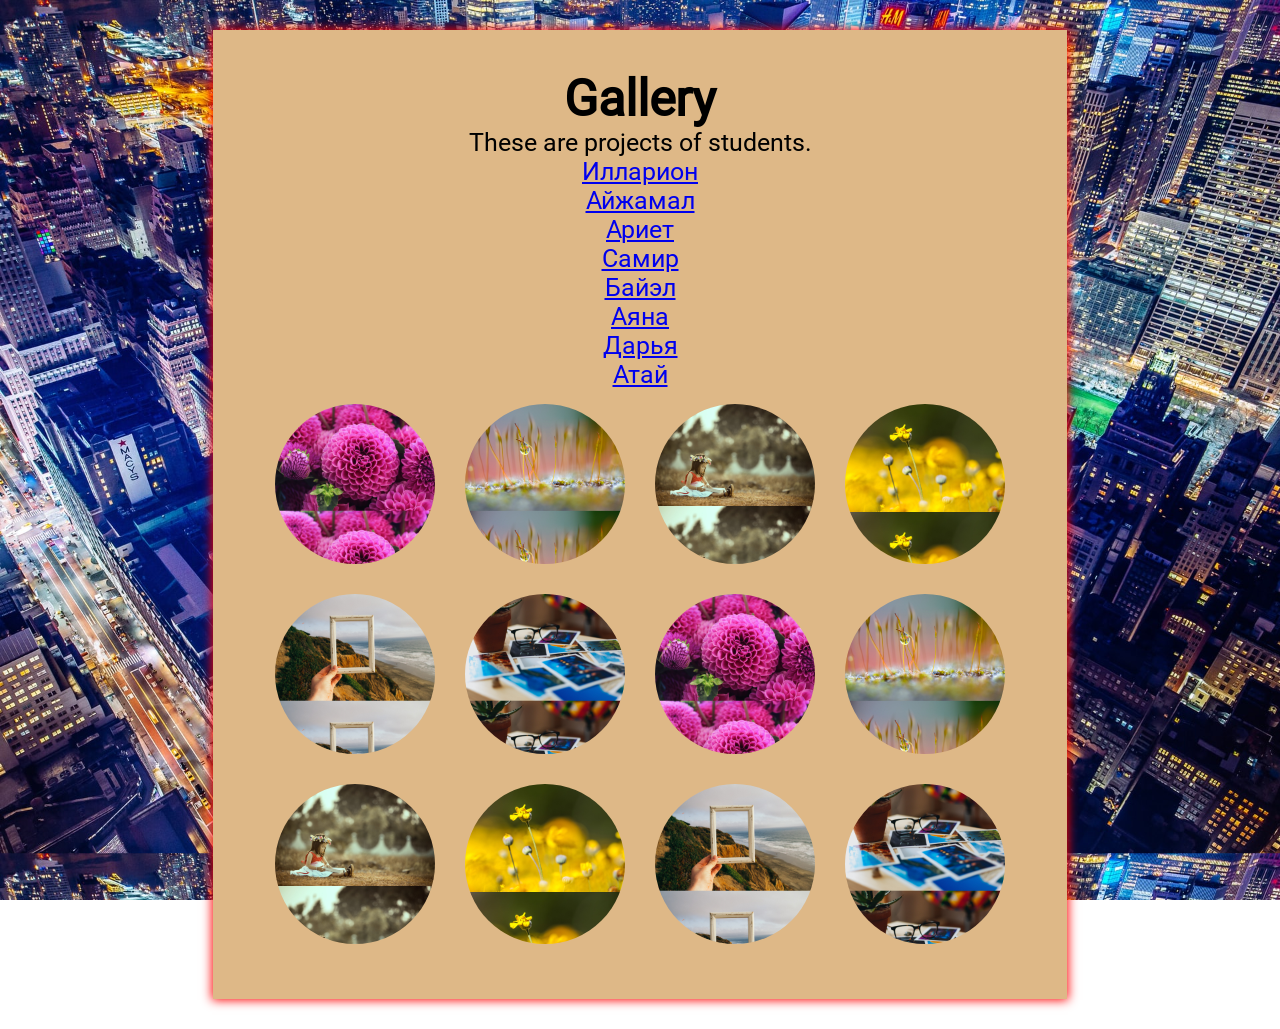
==== index.html @ d33fe2eb "Add files via upload" ====
<!DOCTYPE html>
<html lang="ru">
<head>
    <meta charset="UTF-8">
    <meta name="viewport" content="width=device-width, initial-scale=1.0">
    <link rel="stylesheet" href="css/main.css">
    <title>Gallery</title>
</head>
<body>
    <main>
        <h1>Gallery</h1>

        <p>These are projects of students.</p>
        <p><a href="https://larion-web.github.io/">Илларион</a> </p>
        <p><a href="https://Joyyysssap.github.io/">Айжамал</a></p>
        <p><a href="https://ArietMuzirapov.github.io/">Ариет</a></p>
        <p><a href="https://samir0708.github.io/">Самир</a></p>
        <p><a href="https://vomirekazrym75.github.io/">Байэл</a></p>
        <p><a href="https://AdoraZoldikw.github.io/">Аяна</a></p>
        <p><a href="https://IboLs.github.io/">Дарья</a></p>
        <p><a href="https://iatay07.github.io/">Атай</a></p>   
        
        <div class="photo photo1"></div>
        <div class="photo photo2"></div>
        <div class="photo photo3"></div>
        <div class="photo photo4"></div>
        <div class="photo photo5"></div>
        <div class="photo photo6"></div>
        <div class="photo photo7"></div>
        <div class="photo photo8"></div>
        <div class="photo photo9"></div>
        <div class="photo photo10"></div>
        <div class="photo photo11"></div>
        <div class="photo photo12"></div>
    </main>
</body>
</html>
---- css/main.css ----
*{
    margin: 0;
    padding: 0;
    box-sizing: border-box;
}

@font-face{
    font-family: Roboto;
    src: url(../fonts/Roboto-Regular.ttf);
}

body{
    font-family: Roboto;
    background-image: url(../img/back.jpg);
    background-size: 100%;
    background-attachment: fixed; 
    padding: 30px;
}

main{
    width: 70%;
    padding: 40px;
    background-color: burlywood;
    margin-left: 15%;
    text-align: center;
    display: flex;
    flex-wrap: wrap;
    justify-content: center;
    box-shadow: 0 0 10px 1px red;
}

h1{
    width: 100%;
    font-size: 50px;
}

p{
    width: 100%;
    font-size: 25px;
}

.photo{
    width: 160px;
    height: 160px;
    background-color: orange;
    margin: 15px;
    transition: all 0.5s ease;
    border-radius: 100px;
}

.photo:hover{
    transform: rotate(800deg) scale(2);
}

.photo1{
    background-image: url(../img/image1.jpg);
    background-size: 100%; 
}
.photo2{
    background-image: url(../img/image2.jpg);
    background-size: 100%; 
}
.photo3{
    background-image: url(../img/image3.jpg);
    background-size: 100%; 
}
.photo4{
    background-image: url(../img/image4.jpg);
    background-size: 100%; 
}
.photo5{
    background-image: url(../img/image5.jpg);
    background-size: 100%; 
}

.photo6{
    background-image: url(../img/image6.jpg);
    background-size: 100%; 
}

.photo7{
    background-image: url(../img/image1.jpg);
    background-size: 100%; 
}

.photo8{
    background-image: url(../img/image2.jpg);
    background-size: 100%; 
}

.photo9{
    background-image: url(../img/image3.jpg);
    background-size: 100%; 
}

.photo10{
    background-image: url(../img/image4.jpg);
    background-size: 100%; 
}

.photo11{
    background-image: url(../img/image5.jpg);
    background-size: 100%; 
}
.photo12{
    background-image: url(../img/image6.jpg);
    background-size: 100%; 
}
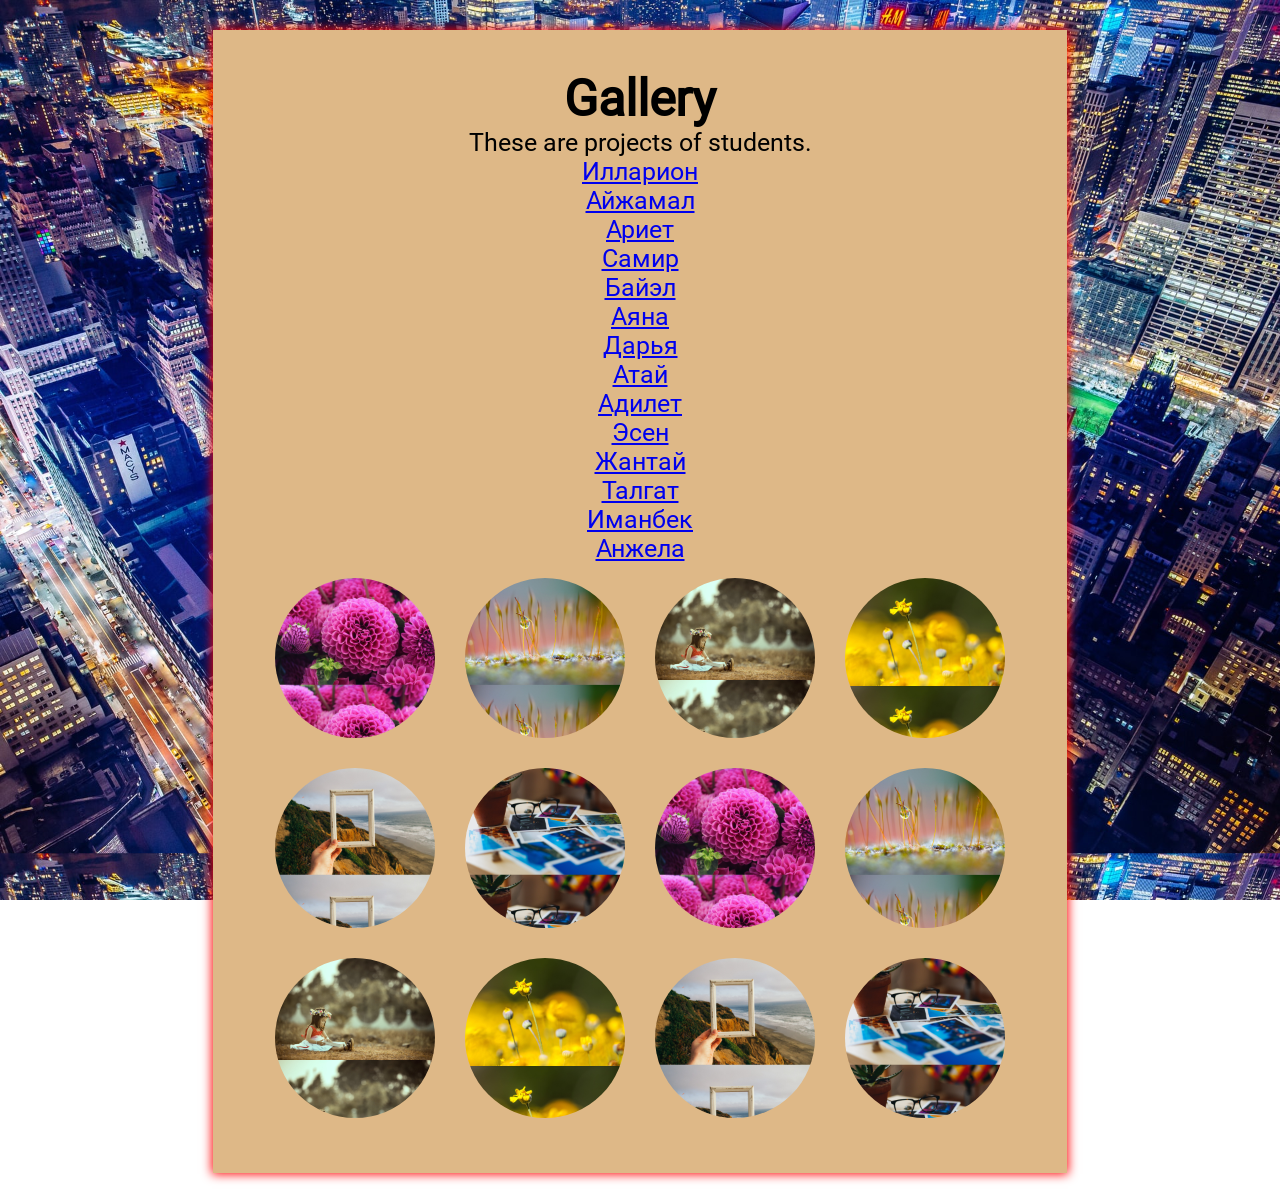
==== commit 3ed22011: "Update index.html" ====
--- a/index.html
+++ b/index.html
@@ -4,6 +4,7 @@
     <meta charset="UTF-8">
     <meta name="viewport" content="width=device-width, initial-scale=1.0">
     <link rel="stylesheet" href="css/main.css">
+    <link rel="icon" href="img/icon.jpg">
     <title>Gallery</title>
 </head>
 <body>
@@ -18,7 +19,14 @@
         <p><a href="https://vomirekazrym75.github.io/">Байэл</a></p>
         <p><a href="https://AdoraZoldikw.github.io/">Аяна</a></p>
         <p><a href="https://IboLs.github.io/">Дарья</a></p>
-        <p><a href="https://iatay07.github.io/">Атай</a></p>   
+        <p><a href="https://iatay07.github.io/">Атай</a></p>
+        <p><a href="https://adilet25.github.io/">Адилет</a></p>   
+        <p><a href="https://esen1606.github.io/">Эсен</a></p>   
+        <p><a href="https://jantai009.github.io/">Жантай</a></p>
+        <p><a href="https://talgat1234.github.io/">Талгат</a></p>
+        <p><a href="https://imanbekkkk.github.io/">Иманбек</a></p>
+        <p><a href="https://angela061.github.io/">Анжела</a></p> 
+        
         
         <div class="photo photo1"></div>
         <div class="photo photo2"></div>
@@ -34,4 +42,4 @@
         <div class="photo photo12"></div>
     </main>
 </body>
-</html>+</html>
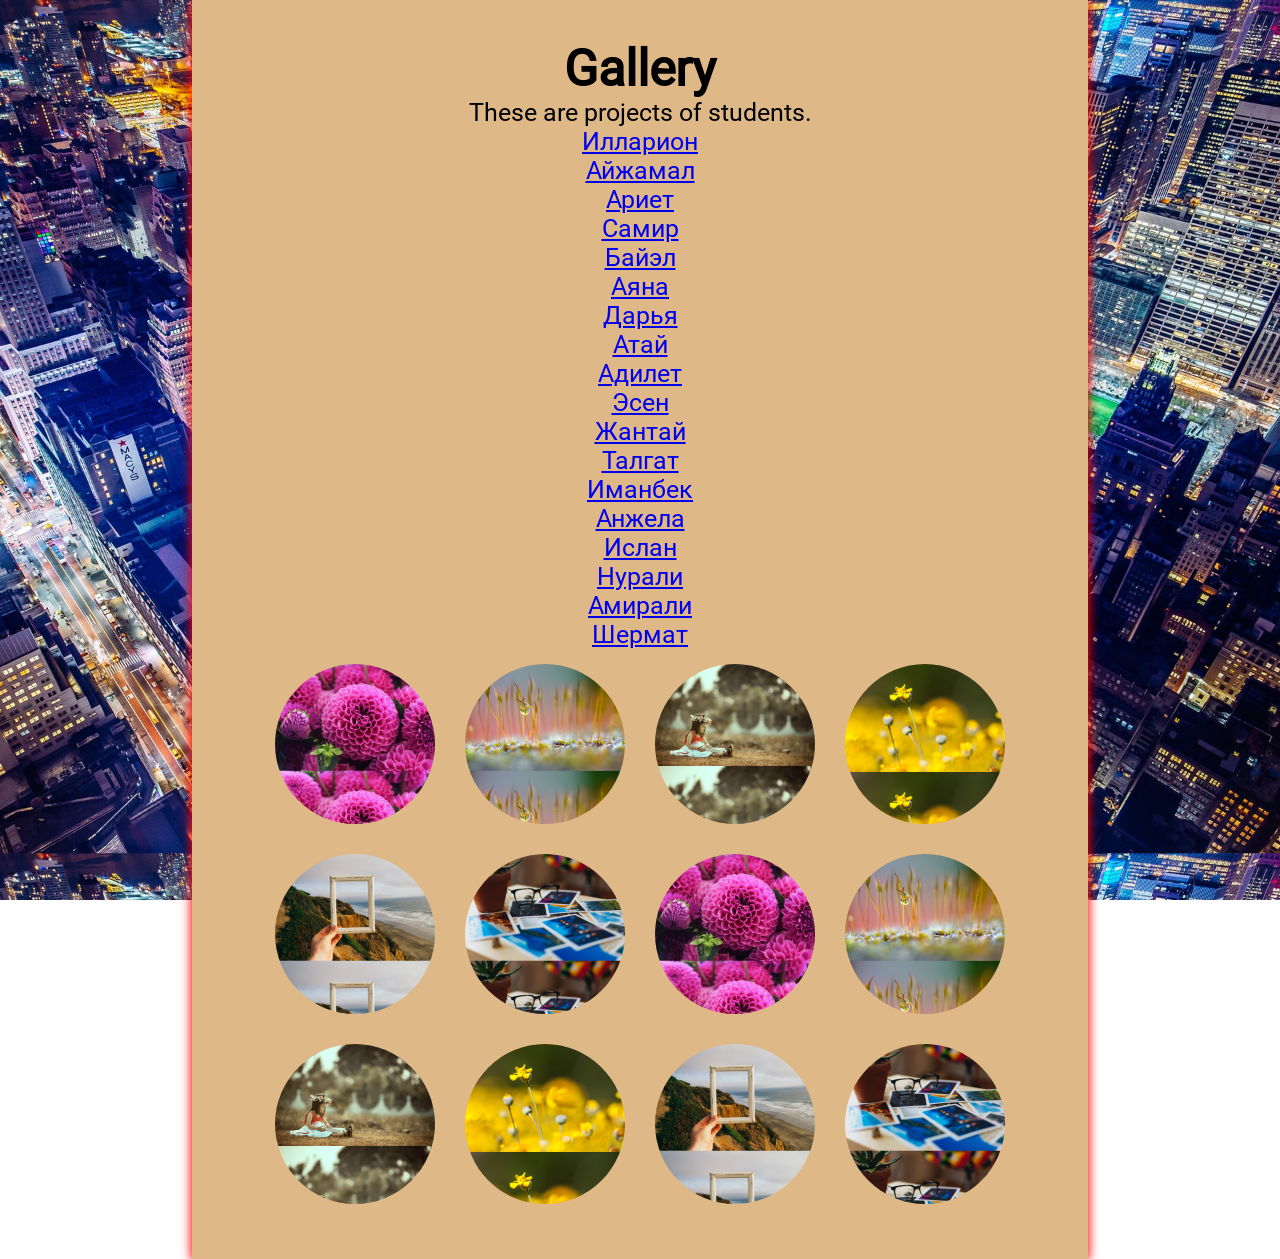
==== commit b6689c9c: "Update index.html" ====
--- a/index.html
+++ b/index.html
@@ -8,6 +8,7 @@
     <title>Gallery</title>
 </head>
 <body>
+    <div id="snow">
     <main>
         <h1>Gallery</h1>
 
@@ -25,7 +26,11 @@
         <p><a href="https://jantai009.github.io/">Жантай</a></p>
         <p><a href="https://talgat1234.github.io/">Талгат</a></p>
         <p><a href="https://imanbekkkk.github.io/">Иманбек</a></p>
-        <p><a href="https://angela061.github.io/">Анжела</a></p> 
+        <p><a href="https://angela061.github.io/">Анжела</a></p>
+        <p><a href="https://pe1ncolor.github.io/">Ислан</a></p>
+        <p><a href="https://nurali0111.github.io/">Нурали</a></p>
+        <p><a href="https://bl4ze492.github.io/">Амирали</a></p>
+        <p><a href="https://lol.github.io/">Шермат</a></p>
         
         
         <div class="photo photo1"></div>
@@ -41,5 +46,6 @@
         <div class="photo photo11"></div>
         <div class="photo photo12"></div>
     </main>
+    </div>
 </body>
 </html>
--- a/css/main.css
+++ b/css/main.css
@@ -15,6 +15,24 @@
     background-size: 100%;
     background-attachment: fixed; 
     padding: 30px;
+}
+
+
+#snow{	
+    position: absolute; 
+    top: 0; 
+    left: 0; 
+    z-index: 0;
+    background-image: url("https://yraaa.ru/_pu/27/15825154.png"), 
+    url("https://yraaa.ru/_pu/27/89961317.png"), 
+    url("https://yraaa.ru/_pu/27/21791255.png"); 
+    animation: snow 20s linear infinite;
+}
+
+@keyframes snow {
+    0% {background-position: 0px 0px, 0px 0px, 0px 0px;} 
+    50% {background-position: 250px 500px, 200px 200px, 150px 150px;}
+    100% {background-position: 500px 1000px, 400px 400px, 300px 300px;}
 }
 
 main{
@@ -105,4 +123,4 @@
 .photo12{
     background-image: url(../img/image6.jpg);
     background-size: 100%; 
-}+}
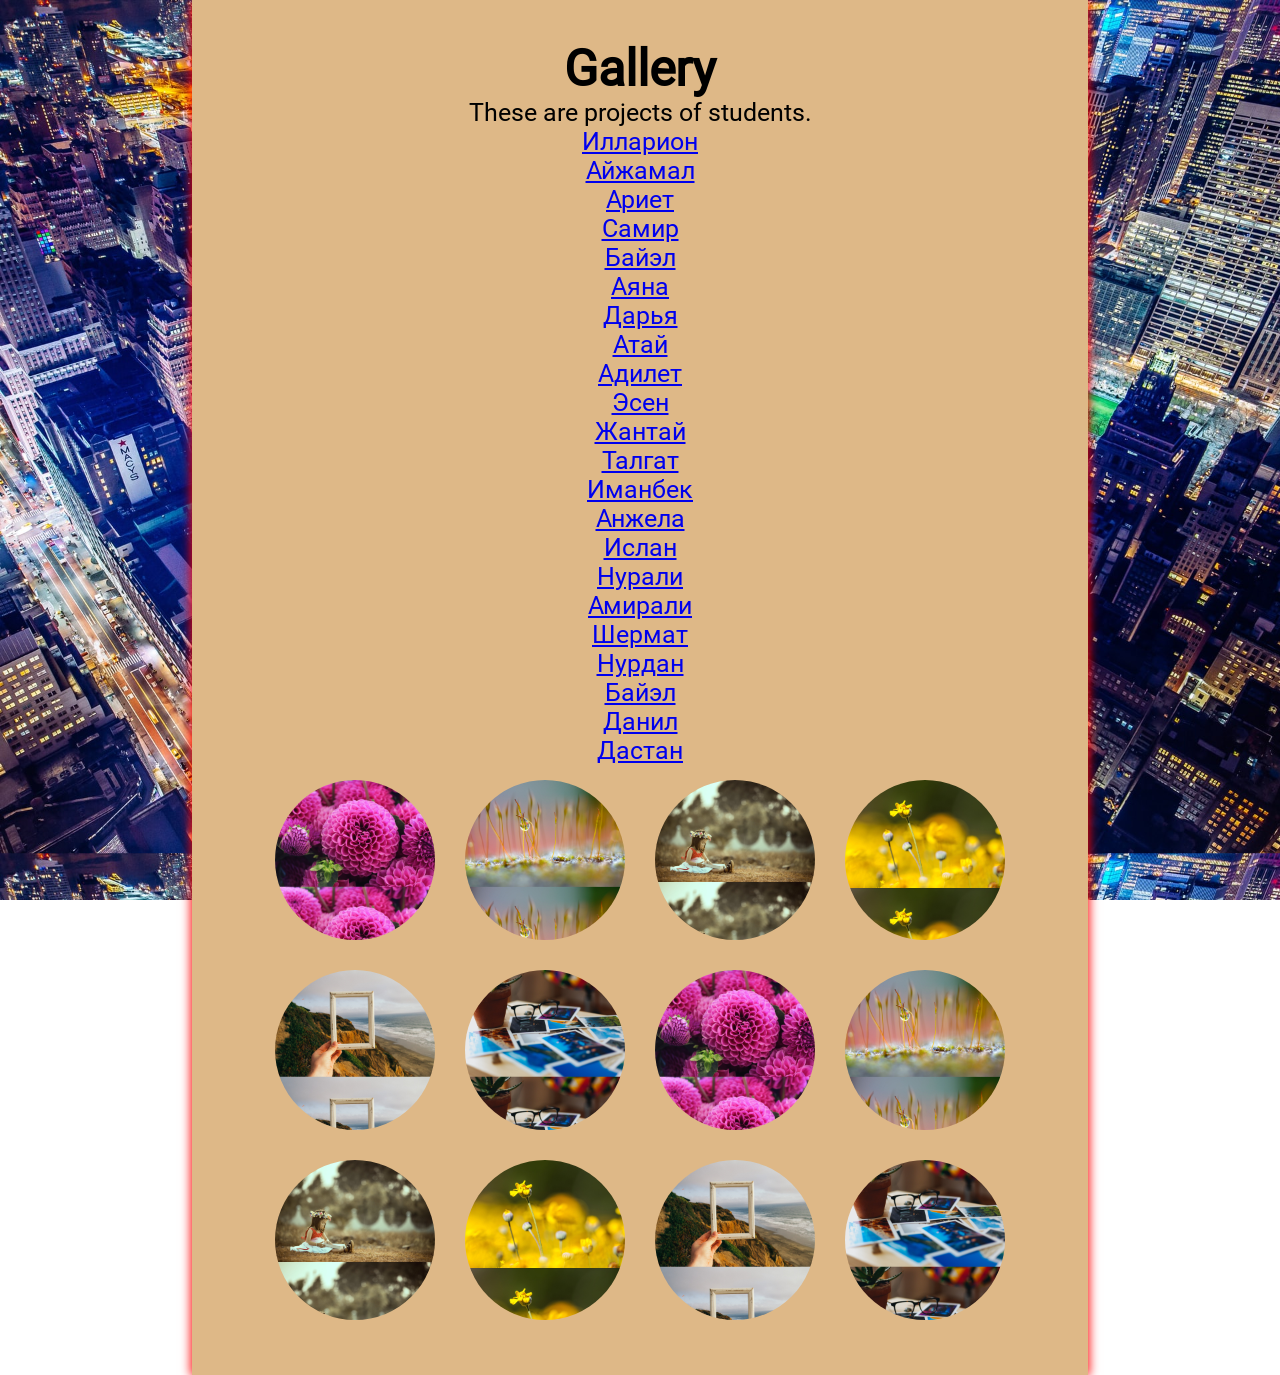
==== commit 0ef7d257: "Update index.html" ====
--- a/index.html
+++ b/index.html
@@ -30,7 +30,12 @@
         <p><a href="https://pe1ncolor.github.io/">Ислан</a></p>
         <p><a href="https://nurali0111.github.io/">Нурали</a></p>
         <p><a href="https://bl4ze492.github.io/">Амирали</a></p>
-        <p><a href="https://lol.github.io/">Шермат</a></p>
+        <p><a href="https://shermat.github.io/">Шермат</a></p>
+        <p><a href="https://nurdan11.github.io/">Нурдан</a></p>
+        <p><a href="https://bobik123123.github.io/">Байэл</a></p>
+        <p><a href="https://dandragon2404.github.io/">Данил</a></p>
+        <p><a href="https://dosik007.github.io/">Дастан</a></p>
+        
         
         
         <div class="photo photo1"></div>
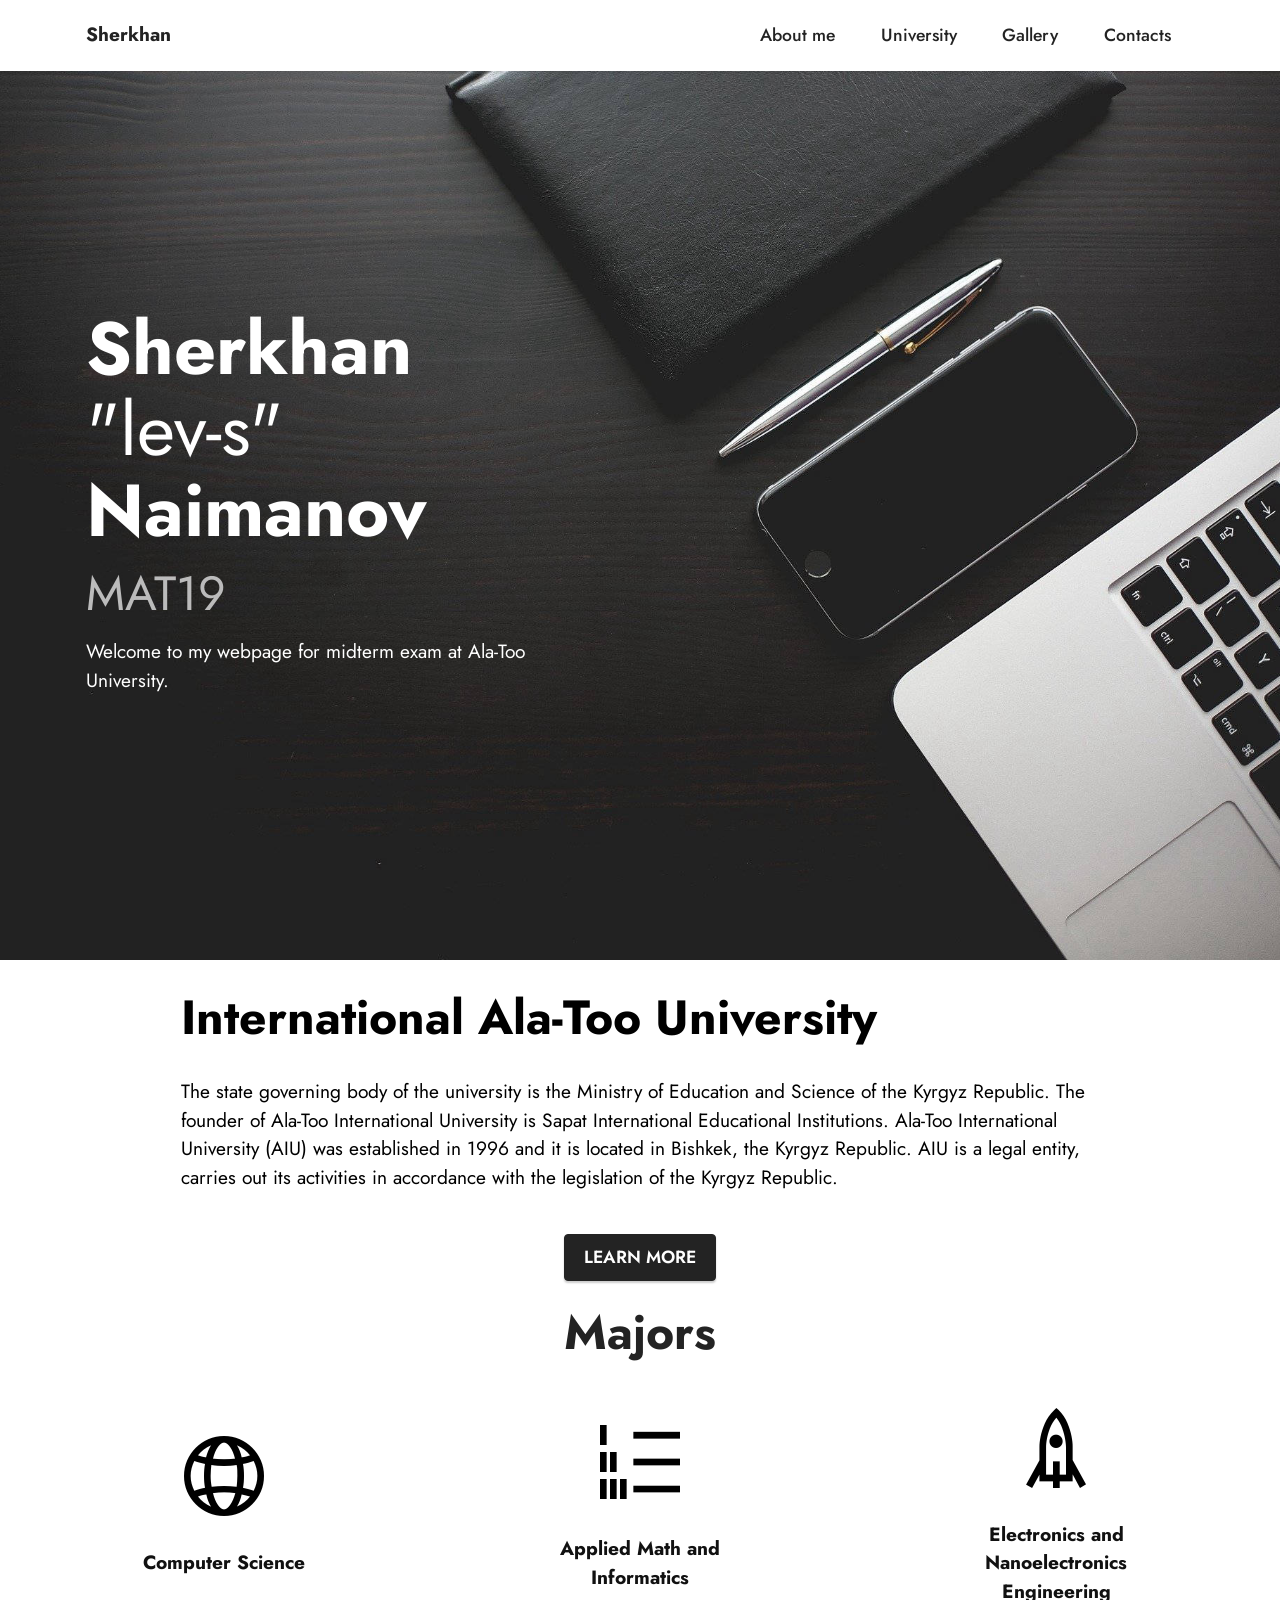
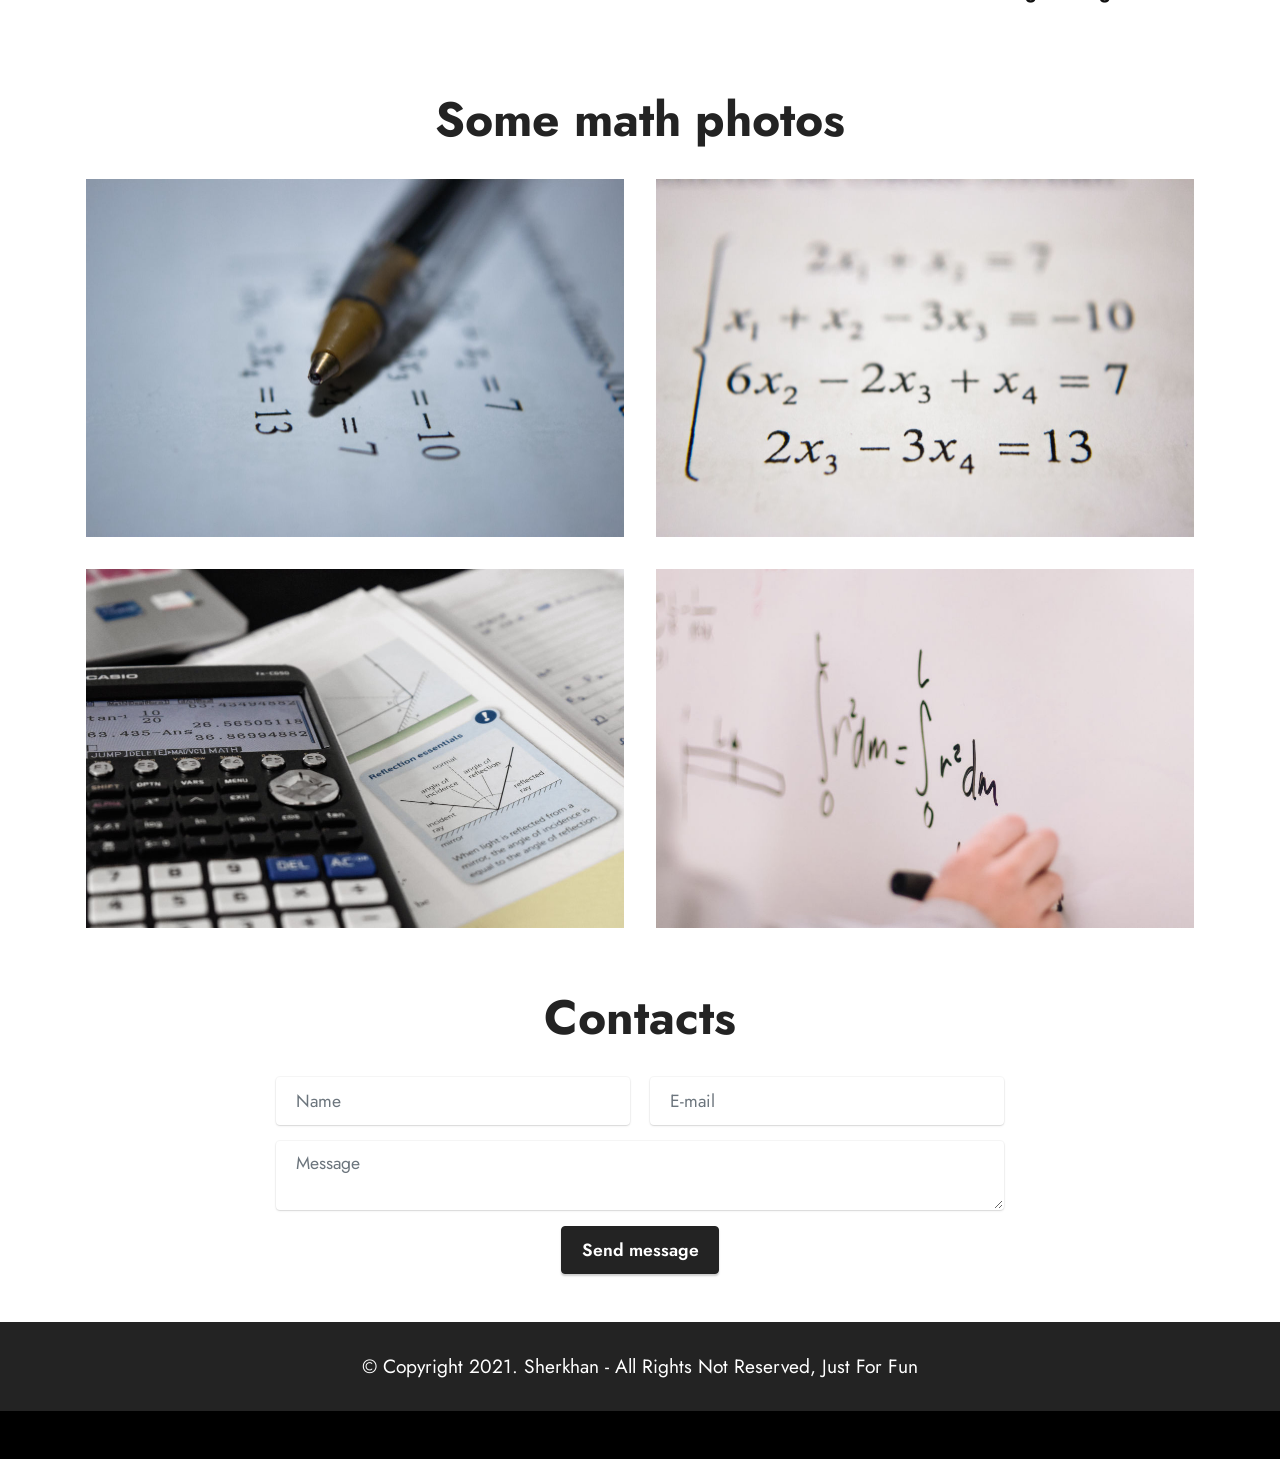
==== commit 56a49827: "Add files via upload" ====
--- a/index.html
+++ b/index.html
@@ -1,56 +1,288 @@
-<!DOCTYPE html>
-<html lang="ru">
-<head>
-    <meta charset="UTF-8">
-    <meta name="viewport" content="width=device-width, initial-scale=1.0">
-    <link rel="stylesheet" href="css/main.css">
-    <link rel="icon" href="img/icon.jpg">
-    <title>Gallery</title>
-</head>
-<body>
-    <div id="snow">
-    <main>
-        <h1>Gallery</h1>
-
-        <p>These are projects of students.</p>
-        <p><a href="https://larion-web.github.io/">Илларион</a> </p>
-        <p><a href="https://Joyyysssap.github.io/">Айжамал</a></p>
-        <p><a href="https://ArietMuzirapov.github.io/">Ариет</a></p>
-        <p><a href="https://samir0708.github.io/">Самир</a></p>
-        <p><a href="https://vomirekazrym75.github.io/">Байэл</a></p>
-        <p><a href="https://AdoraZoldikw.github.io/">Аяна</a></p>
-        <p><a href="https://IboLs.github.io/">Дарья</a></p>
-        <p><a href="https://iatay07.github.io/">Атай</a></p>
-        <p><a href="https://adilet25.github.io/">Адилет</a></p>   
-        <p><a href="https://esen1606.github.io/">Эсен</a></p>   
-        <p><a href="https://jantai009.github.io/">Жантай</a></p>
-        <p><a href="https://talgat1234.github.io/">Талгат</a></p>
-        <p><a href="https://imanbekkkk.github.io/">Иманбек</a></p>
-        <p><a href="https://angela061.github.io/">Анжела</a></p>
-        <p><a href="https://pe1ncolor.github.io/">Ислан</a></p>
-        <p><a href="https://nurali0111.github.io/">Нурали</a></p>
-        <p><a href="https://bl4ze492.github.io/">Амирали</a></p>
-        <p><a href="https://shermat.github.io/">Шермат</a></p>
-        <p><a href="https://nurdan11.github.io/">Нурдан</a></p>
-        <p><a href="https://bobik123123.github.io/">Байэл</a></p>
-        <p><a href="https://dandragon2404.github.io/">Данил</a></p>
-        <p><a href="https://dosik007.github.io/">Дастан</a></p>
-        
-        
-        
-        <div class="photo photo1"></div>
-        <div class="photo photo2"></div>
-        <div class="photo photo3"></div>
-        <div class="photo photo4"></div>
-        <div class="photo photo5"></div>
-        <div class="photo photo6"></div>
-        <div class="photo photo7"></div>
-        <div class="photo photo8"></div>
-        <div class="photo photo9"></div>
-        <div class="photo photo10"></div>
-        <div class="photo photo11"></div>
-        <div class="photo photo12"></div>
-    </main>
-    </div>
-</body>
-</html>
+<!DOCTYPE html>
+<html  >
+<head>  <meta charset="UTF-8">
+  <meta http-equiv="X-UA-Compatible" content="IE=edge">
+  <meta name="viewport" content="width=device-width, initial-scale=1, minimum-scale=1">
+  <link rel="shortcut icon" href="assets/images/favicon.ico" type="image/x-icon">
+  <meta name="description" content="">
+  
+  
+  <title>Sherkhan | MAT19</title>
+  <link rel="stylesheet" href="assets/web/assets/icons2/icons.css">
+  <link rel="stylesheet" href="assets/bootstrap/css/bootstrap.min.css">
+  <link rel="stylesheet" href="assets/bootstrap/css/bootstrap-grid.min.css">
+  <link rel="stylesheet" href="assets/bootstrap/css/bootstrap-reboot.min.css">
+  <link rel="stylesheet" href="assets/dropdown/css/style.css">
+  <link rel="stylesheet" href="assets/socicon/css/styles.css">
+  <link rel="stylesheet" href="assets/theme/css/style.css">
+  <link rel="preload" href="https://fonts.googleapis.com/css?family=Jost:100,200,300,400,500,600,700,800,900,100i,200i,300i,400i,500i,600i,700i,800i,900i&display=swap" as="style" onload="this.onload=null;this.rel='stylesheet'">
+  <link rel="preload" as="style" href="assets/mobirise/css/mbr-additional.css"><link rel="stylesheet" href="assets/mobirise/css/mbr-additional.css" type="text/css">
+  
+  
+  
+  
+</head>
+
+<body>
+  
+  <section data-bs-version="5.1" class="menu menu1 cid-sOLkhARW5A" once="menu" id="menu1-m">
+    
+
+    <nav class="navbar navbar-dropdown navbar-fixed-top navbar-expand-lg">
+        <div class="container">
+            <div class="navbar-brand">
+                
+                <span class="navbar-caption-wrap"><a class="navbar-caption text-black text-primary display-7" href="index.html#top">Sherkhan</a></span>
+            </div>
+            <button class="navbar-toggler" type="button" data-toggle="collapse" data-bs-toggle="collapse" data-target="#navbarSupportedContent" data-bs-target="#navbarSupportedContent" aria-controls="navbarNavAltMarkup" aria-expanded="false" aria-label="Toggle navigation">
+                <div class="hamburger">
+                    <span></span>
+                    <span></span>
+                    <span></span>
+                    <span></span>
+                </div>
+            </button>
+            <div class="collapse navbar-collapse" id="navbarSupportedContent">
+                <ul class="navbar-nav nav-dropdown nav-right" data-app-modern-menu="true"><li class="nav-item"><a class="nav-link link text-black text-primary display-4" href="index.html#header">About me<br></a></li>
+                    <li class="nav-item"><a class="nav-link link text-black text-primary display-4" href="index.html#university">University</a></li>
+                    <li class="nav-item"><a class="nav-link link text-black text-primary display-4" href="index.html#gallery">Gallery<br></a>
+                    </li><li class="nav-item"><a class="nav-link link text-black text-primary display-4" href="index.html#form">Contacts</a></li></ul>
+                
+                
+            </div>
+        </div>
+    </nav>
+</section>
+
+<section data-bs-version="5.1" class="header cid-sOL14JBPNS mbr-fullscreen" id="header">
+
+    
+
+    <div class="mbr-overlay" style="opacity: 0; background-color: rgb(250, 250, 250);"></div>
+
+    <div class="container">
+        <div class="row">
+            <div class="col-12 col-lg-5">
+                <h1 class="mbr-section-title mbr-fonts-style mb-3 display-1"><strong>Sherkhan</strong><strong><br></strong>"lev-s"<br><strong>Naimanov</strong></h1>
+                <h2 class="mbr-section-subtitle mbr-fonts-style mb-3 display-2">
+                        MAT19<br></h2>
+                <p class="mbr-text mbr-fonts-style display-7">
+                    Welcome to my webpage for midterm exam at Ala-Too University.</p>
+                
+            </div>
+        </div>
+    </div>
+</section>
+
+<section data-bs-version="5.1" class="university cid-s48vrXhP0J" id="university">
+    
+    <div class="container">
+        <div class="row justify-content-center">
+            <div class="title col-12 col-md-10">
+                <h3 class="mbr-section-title mbr-fonts-style align-center mb-4 display-2"><strong>International Ala-Too University</strong></h3>
+                <h4 class="mbr-section-subtitle align-center mbr-fonts-style mb-4 display-7">The state governing body of the university is the Ministry of Education and Science of the Kyrgyz Republic. The founder of Ala-Too International University is Sapat International Educational Institutions. Ala-Too International University (AIU) was established in 1996 and it is located in Bishkek,<em> </em>the Kyrgyz Republic. AIU is a legal entity, carries out its activities in accordance with the legislation of the Kyrgyz Republic.</h4>
+                <div class="mbr-section-btn align-center"><a class="btn btn-black display-4" href="http://alatoo.edu.kg/" target="_blank">LEARN MORE</a></div>
+            </div>
+        </div>
+    </div>
+</section>
+
+<section data-bs-version="5.1" class="majors cid-sOLmleSDo3" id="majors">
+    
+
+    
+    <div class="container-fluid">
+        <div class="row">
+            <div class="col-12">
+                <h3 class="mbr-section-title align-center mb-4 mbr-fonts-style display-2"><strong>Majors</strong><strong><br></strong></h3>
+            </div>
+            <div class="card col-12 col-md-4 col-lg-2 p-3">
+                <div class="card-wrapper">
+                    <div class="card-box align-center">
+                        <span class="mbr-iconfont mobi-mbri-globe-2 mobi-mbri" style="color: rgb(0, 0, 0); fill: rgb(0, 0, 0);"></span>
+                        <h4 class="card-title align-center mbr-black mbr-fonts-style display-7">
+                            <strong>Computer Science</strong></h4>
+                    </div>
+                </div>
+            </div>
+            <div class="card p-3 col-12 col-md-4 col-lg-2">
+                <div class="card-wrapper">
+                    <div class="card-box align-center">
+                        <span class="mbr-iconfont mobi-mbri-numbered-list mobi-mbri" style="color: rgb(0, 0, 0); fill: rgb(0, 0, 0);"></span>
+                        <h4 class="card-title align-center mbr-black mbr-fonts-style display-7">
+                            <strong>Applied Math and Informatics</strong></h4>
+                    </div>
+                </div>
+            </div>
+            <div class="card p-3 col-12 col-md-4 col-lg-2">
+                <div class="card-wrapper">
+                    <div class="card-box align-center">
+                        <span class="mbr-iconfont mobi-mbri-rocket mobi-mbri" style="color: rgb(0, 0, 0); fill: rgb(0, 0, 0);"></span>
+                        <h4 class="card-title align-center mbr-black mbr-fonts-style display-7">
+                            <strong>Electronics and Nanoelectronics Engineering</strong></h4>
+                    </div>
+                </div>
+            </div>
+            
+            
+            
+        </div>
+    </div>
+</section>
+
+<section data-bs-version="5.1" class="gallery mbr-gallery cid-sOLpBa4xUP" id="gallery">
+    
+
+    
+
+    <div class="container">
+        <div class="mbr-section-head">
+            <h3 class="mbr-section-title mbr-fonts-style align-center m-0 display-2"><strong>Some math photos</strong></h3>
+            
+        </div>
+        <div class="row mbr-gallery mt-4">
+            <div class="col-12 col-md-6 col-lg-6 item gallery-image">
+                <div class="item-wrapper" data-toggle="modal" data-bs-toggle="modal" data-target="#sOLtuSKDjF-modal" data-bs-target="#sOLtuSKDjF-modal">
+                    <img class="w-100" src="assets/images/math1-1076x717.jpg" alt="" data-slide-to="0" data-bs-slide-to="0" data-target="#lb-sOLtuSKDjF" data-bs-target="#lb-sOLtuSKDjF">
+                    <div class="icon-wrapper">
+                        <span class="mobi-mbri mobi-mbri-search mbr-iconfont mbr-iconfont-btn"></span>
+                    </div>
+                </div>
+                
+            </div>
+            <div class="col-12 col-md-6 col-lg-6 item gallery-image">
+                <div class="item-wrapper" data-toggle="modal" data-bs-toggle="modal" data-target="#sOLtuSKDjF-modal" data-bs-target="#sOLtuSKDjF-modal">
+                    <img class="w-100" src="assets/images/math2-1076x717.jpg" alt="" data-slide-to="1" data-bs-slide-to="1" data-target="#lb-sOLtuSKDjF" data-bs-target="#lb-sOLtuSKDjF">
+                    <div class="icon-wrapper">
+                        <span class="mobi-mbri mobi-mbri-search mbr-iconfont mbr-iconfont-btn"></span>
+                    </div>
+                </div>
+                
+            </div>
+            <div class="col-12 col-md-6 col-lg-6 item gallery-image">
+                <div class="item-wrapper" data-toggle="modal" data-bs-toggle="modal" data-target="#sOLtuSKDjF-modal" data-bs-target="#sOLtuSKDjF-modal">
+                    <img class="w-100" src="assets/images/math3-1076x717.jpg" alt="" data-slide-to="2" data-bs-slide-to="2" data-target="#lb-sOLtuSKDjF" data-bs-target="#lb-sOLtuSKDjF">
+                    <div class="icon-wrapper">
+                        <span class="mobi-mbri mobi-mbri-search mbr-iconfont mbr-iconfont-btn"></span>
+                    </div>
+                </div>
+                
+            </div>
+            <div class="col-12 col-md-6 col-lg-6 item gallery-image">
+                <div class="item-wrapper" data-toggle="modal" data-bs-toggle="modal" data-target="#sOLtuSKDjF-modal" data-bs-target="#sOLtuSKDjF-modal">
+                    <img class="w-100" src="assets/images/math4-1076x714.jpg" alt="" data-slide-to="3" data-bs-slide-to="3" data-target="#lb-sOLtuSKDjF" data-bs-target="#lb-sOLtuSKDjF">
+                    <div class="icon-wrapper">
+                        <span class="mobi-mbri mobi-mbri-search mbr-iconfont mbr-iconfont-btn"></span>
+                    </div>
+                </div>
+                
+            </div>
+        </div>
+
+        <div class="modal mbr-slider" tabindex="-1" role="dialog" aria-hidden="true" id="sOLtuSKDjF-modal">
+            <div class="modal-dialog" role="document">
+                <div class="modal-content">
+                    <div class="modal-body">
+                        <div class="carousel slide" id="lb-sOLtuSKDjF" data-interval="5000" data-bs-interval="5000">
+                            <div class="carousel-inner">
+                                <div class="carousel-item active">
+                                    <img class="d-block w-100" src="assets/images/math1-1076x717.jpg" alt="">
+                                </div>
+                                <div class="carousel-item">
+                                    <img class="d-block w-100" src="assets/images/math2-1076x717.jpg" alt="">
+                                </div>
+                                <div class="carousel-item">
+                                    <img class="d-block w-100" src="assets/images/math3-1076x717.jpg" alt="">
+                                </div>
+                                <div class="carousel-item">
+                                    <img class="d-block w-100" src="assets/images/math4-1076x714.jpg" alt="">
+                                </div>
+                            </div>
+                            <ol class="carousel-indicators">
+                                <li data-slide-to="0" data-bs-slide-to="0" class="active" data-target="#lb-sOLtuSKDjF" data-bs-target="#lb-sOLtuSKDjF"></li>
+                                <li data-slide-to="1" data-bs-slide-to="1" data-target="#lb-sOLtuSKDjF" data-bs-target="#lb-sOLtuSKDjF"></li>
+                                <li data-slide-to="2" data-bs-slide-to="2" data-target="#lb-sOLtuSKDjF" data-bs-target="#lb-sOLtuSKDjF"></li>
+                                <li data-slide-to="3" data-bs-slide-to="3" data-target="#lb-sOLtuSKDjF" data-bs-target="#lb-sOLtuSKDjF"></li>
+                            </ol>
+                            <a role="button" href="" class="close" data-dismiss="modal" data-bs-dismiss="modal" aria-label="Close">
+                            </a>
+                            <a class="carousel-control-prev carousel-control" role="button" data-slide="prev" data-bs-slide="prev" href="#lb-sOLtuSKDjF">
+                                <span class="mobi-mbri mobi-mbri-arrow-prev" aria-hidden="true"></span>
+                                <span class="sr-only visually-hidden">Previous</span>
+                            </a>
+                            <a class="carousel-control-next carousel-control" role="button" data-slide="next" data-bs-slide="next" href="#lb-sOLtuSKDjF">
+                                <span class="mobi-mbri mobi-mbri-arrow-next" aria-hidden="true"></span>
+                                <span class="sr-only visually-hidden">Next</span>
+                            </a>
+                        </div>
+                    </div>
+                </div>
+            </div>
+        </div>
+    </div>
+</section>
+
+<section data-bs-version="5.1" class="form5 cid-sOLrtNvP10" id="form">
+    
+    
+    <div class="container">
+        <div class="mbr-section-head">
+            <h3 class="mbr-section-title mbr-fonts-style align-center mb-0 display-2">
+                <strong>Contacts</strong>
+            </h3>
+            
+        </div>
+        <div class="row justify-content-center mt-4">
+            <div class="col-lg-8 mx-auto mbr-form" data-form-type="formoid">
+                <form action="https://mobirise.eu/" method="POST" class="mbr-form form-with-styler" data-form-title="Form Name"><input type="hidden" name="email" data-form-email="true" value="eImWx/9DUqvVlCoyKah3ZlDyuNoeZvJnE8a5MU8tVcs2GO17jb71uZABU3rUDMot0ECJSObC48K1peRi/hy4v9BiSYfVP46+rPqZxSffagi3Z3RQYypBcBvHfQIPn3ZU">
+                    <div class="row">
+                        <div hidden="hidden" data-form-alert="" class="alert alert-success col-12">Message sent!</div>
+                        <div hidden="hidden" data-form-alert-danger="" class="alert alert-danger col-12">Oops...! some
+                            problem!</div>
+                    </div>
+                    <div class="dragArea row">
+                        <div class="col-md col-sm-12 form-group mb-3" data-for="name">
+                            <input type="text" name="name" placeholder="Name" data-form-field="name" class="form-control" value="" id="name-form5-p">
+                        </div>
+                        <div class="col-md col-sm-12 form-group mb-3" data-for="email">
+                            <input type="email" name="email" placeholder="E-mail" data-form-field="email" class="form-control" value="" id="email-form5-p">
+                        </div>
+                        
+                        <div class="col-12 form-group mb-3" data-for="textarea">
+                            <textarea name="textarea" placeholder="Message" data-form-field="textarea" class="form-control" id="textarea-form5-p"></textarea>
+                        </div>
+                        <div class="col-lg-12 col-md-12 col-sm-12 align-center mbr-section-btn"><button type="submit" class="btn btn-black display-4">Send message</button></div>
+                    </div>
+                </form>
+            </div>
+        </div>
+    </div>
+</section>
+
+<section data-bs-version="5.1" class="footer7 cid-sOLrQ1DjrB" once="footers" id="footer">
+    <div class="container">
+        <div class="media-container-row align-center mbr-white">
+            <div class="col-12">
+                <p class="mbr-text mb-0 mbr-fonts-style display-7">
+                    © Copyright 2021. Sherkhan - All Rights Not Reserved, Just For Fun<br></p>
+            </div>
+        </div>
+    </div>
+</section>
+
+<section style="background-color:black; font-family: -apple-system, BlinkMacSystemFont, 'Segoe UI', 'Roboto', 'Helvetica Neue', Arial, sans-serif; color:#232323; font-size:12px; padding: 0; align-items: center; display: flex;">
+    <a href="#top" style="flex: 1 1; height: 3rem; padding-left: 1rem;"></a><p style="flex: 0 0 auto; margin:0; padding-right:1rem;">
+    <a href="https://mobirise.site/q" style="color:#232323;"></a></p>
+</section>
+
+
+<script src="assets/bootstrap/js/bootstrap.bundle.min.js"></script>  
+<script src="assets/smoothscroll/smooth-scroll.js"></script>  
+<script src="assets/ytplayer/index.js"></script>  
+<script src="assets/dropdown/js/navbar-dropdown.js"></script>  
+<script src="assets/theme/js/script.js"></script>  
+<script src="assets/formoid/formoid.min.js"></script>  
+  
+  
+</body>
+</html>
--- a/assets/web/assets/icons2/icons.css
+++ b/assets/web/assets/icons2/icons.css
@@ -0,0 +1,498 @@
+@font-face {
+  font-family: 'Moririse2';
+  font-display: swap;
+  src:  url('mobirise2.eot?f2bix4');
+  src:  url('mobirise2.eot?f2bix4#iefix') format('embedded-opentype'),
+    url('mobirise2.ttf?f2bix4') format('truetype'),
+    url('mobirise2.woff?f2bix4') format('woff'),
+    url('mobirise2.svg?f2bix4#mobirise2') format('svg');
+  font-weight: normal;
+  font-style: normal;
+}
+
+[class^="mobi-"], [class*=" mobi-"] {
+  /* use !important to prevent issues with browser extensions that change fonts */
+  font-family: 'Moririse2' !important;
+  speak: none;
+  font-style: normal;
+  font-weight: normal;
+  font-variant: normal;
+  text-transform: none;
+  line-height: 1;
+
+  /* Better Font Rendering =========== */
+  -webkit-font-smoothing: antialiased;
+  -moz-osx-font-smoothing: grayscale;
+}
+
+.mobi-mbri-add-submenu:before {
+  content: "\e900";
+}
+.mobi-mbri-alert:before {
+  content: "\e901";
+}
+.mobi-mbri-align-center:before {
+  content: "\e902";
+}
+.mobi-mbri-align-justify:before {
+  content: "\e903";
+}
+.mobi-mbri-align-left:before {
+  content: "\e904";
+}
+.mobi-mbri-align-right:before {
+  content: "\e905";
+}
+.mobi-mbri-android:before {
+  content: "\e906";
+}
+.mobi-mbri-apple:before {
+  content: "\e907";
+}
+.mobi-mbri-arrow-down:before {
+  content: "\e908";
+}
+.mobi-mbri-arrow-next:before {
+  content: "\e909";
+}
+.mobi-mbri-arrow-prev:before {
+  content: "\e90a";
+}
+.mobi-mbri-arrow-up:before {
+  content: "\e90b";
+}
+.mobi-mbri-bold:before {
+  content: "\e90c";
+}
+.mobi-mbri-bookmark:before {
+  content: "\e90d";
+}
+.mobi-mbri-bootstrap:before {
+  content: "\e90e";
+}
+.mobi-mbri-briefcase:before {
+  content: "\e90f";
+}
+.mobi-mbri-browse:before {
+  content: "\e910";
+}
+.mobi-mbri-bulleted-list:before {
+  content: "\e911";
+}
+.mobi-mbri-calendar:before {
+  content: "\e912";
+}
+.mobi-mbri-camera:before {
+  content: "\e913";
+}
+.mobi-mbri-cart-add:before {
+  content: "\e914";
+}
+.mobi-mbri-cart-full:before {
+  content: "\e915";
+}
+.mobi-mbri-cash:before {
+  content: "\e916";
+}
+.mobi-mbri-change-style:before {
+  content: "\e917";
+}
+.mobi-mbri-chat:before {
+  content: "\e918";
+}
+.mobi-mbri-clock:before {
+  content: "\e919";
+}
+.mobi-mbri-close:before {
+  content: "\e91a";
+}
+.mobi-mbri-cloud:before {
+  content: "\e91b";
+}
+.mobi-mbri-code:before {
+  content: "\e91c";
+}
+.mobi-mbri-contact-form:before {
+  content: "\e91d";
+}
+.mobi-mbri-credit-card:before {
+  content: "\e91e";
+}
+.mobi-mbri-cursor-click:before {
+  content: "\e91f";
+}
+.mobi-mbri-cust-feedback:before {
+  content: "\e920";
+}
+.mobi-mbri-database:before {
+  content: "\e921";
+}
+.mobi-mbri-delivery:before {
+  content: "\e922";
+}
+.mobi-mbri-desktop:before {
+  content: "\e923";
+}
+.mobi-mbri-devices:before {
+  content: "\e924";
+}
+.mobi-mbri-down:before {
+  content: "\e925";
+}
+.mobi-mbri-download-2:before {
+  content: "\e926";
+}
+.mobi-mbri-download:before {
+  content: "\e927";
+}
+.mobi-mbri-drag-n-drop-2:before {
+  content: "\e928";
+}
+.mobi-mbri-drag-n-drop:before {
+  content: "\e929";
+}
+.mobi-mbri-edit-2:before {
+  content: "\e92a";
+}
+.mobi-mbri-edit:before {
+  content: "\e92b";
+}
+.mobi-mbri-error:before {
+  content: "\e92c";
+}
+.mobi-mbri-extension:before {
+  content: "\e92d";
+}
+.mobi-mbri-features:before {
+  content: "\e92e";
+}
+.mobi-mbri-file:before {
+  content: "\e92f";
+}
+.mobi-mbri-flag:before {
+  content: "\e930";
+}
+.mobi-mbri-folder:before {
+  content: "\e931";
+}
+.mobi-mbri-gift:before {
+  content: "\e932";
+}
+.mobi-mbri-github:before {
+  content: "\e933";
+}
+.mobi-mbri-globe-2:before {
+  content: "\e934";
+}
+.mobi-mbri-globe:before {
+  content: "\e935";
+}
+.mobi-mbri-growing-chart:before {
+  content: "\e936";
+}
+.mobi-mbri-hearth:before {
+  content: "\e937";
+}
+.mobi-mbri-help:before {
+  content: "\e938";
+}
+.mobi-mbri-home:before {
+  content: "\e939";
+}
+.mobi-mbri-hot-cup:before {
+  content: "\e93a";
+}
+.mobi-mbri-idea:before {
+  content: "\e93b";
+}
+.mobi-mbri-image-gallery:before {
+  content: "\e93c";
+}
+.mobi-mbri-image-slider:before {
+  content: "\e93d";
+}
+.mobi-mbri-info:before {
+  content: "\e93e";
+}
+.mobi-mbri-italic:before {
+  content: "\e93f";
+}
+.mobi-mbri-key:before {
+  content: "\e940";
+}
+.mobi-mbri-laptop:before {
+  content: "\e941";
+}
+.mobi-mbri-layers:before {
+  content: "\e942";
+}
+.mobi-mbri-left-right:before {
+  content: "\e943";
+}
+.mobi-mbri-left:before {
+  content: "\e944";
+}
+.mobi-mbri-letter:before {
+  content: "\e945";
+}
+.mobi-mbri-like:before {
+  content: "\e946";
+}
+.mobi-mbri-link:before {
+  content: "\e947";
+}
+.mobi-mbri-lock:before {
+  content: "\e948";
+}
+.mobi-mbri-login:before {
+  content: "\e949";
+}
+.mobi-mbri-logout:before {
+  content: "\e94a";
+}
+.mobi-mbri-magic-stick:before {
+  content: "\e94b";
+}
+.mobi-mbri-map-pin:before {
+  content: "\e94c";
+}
+.mobi-mbri-menu:before {
+  content: "\e94d";
+}
+.mobi-mbri-mobile-2:before {
+  content: "\e94e";
+}
+.mobi-mbri-mobile-horizontal:before {
+  content: "\e94f";
+}
+.mobi-mbri-mobile:before {
+  content: "\e950";
+}
+.mobi-mbri-mobirise:before {
+  content: "\e951";
+}
+.mobi-mbri-more-horizontal:before {
+  content: "\e952";
+}
+.mobi-mbri-more-vertical:before {
+  content: "\e953";
+}
+.mobi-mbri-music:before {
+  content: "\e954";
+}
+.mobi-mbri-new-file:before {
+  content: "\e955";
+}
+.mobi-mbri-numbered-list:before {
+  content: "\e956";
+}
+.mobi-mbri-opened-folder:before {
+  content: "\e957";
+}
+.mobi-mbri-pages:before {
+  content: "\e958";
+}
+.mobi-mbri-paper-plane:before {
+  content: "\e959";
+}
+.mobi-mbri-paperclip:before {
+  content: "\e95a";
+}
+.mobi-mbri-phone:before {
+  content: "\e95b";
+}
+.mobi-mbri-photo:before {
+  content: "\e95c";
+}
+.mobi-mbri-photos:before {
+  content: "\e95d";
+}
+.mobi-mbri-pin:before {
+  content: "\e95e";
+}
+.mobi-mbri-play:before {
+  content: "\e95f";
+}
+.mobi-mbri-plus:before {
+  content: "\e960";
+}
+.mobi-mbri-preview:before {
+  content: "\e961";
+}
+.mobi-mbri-print:before {
+  content: "\e962";
+}
+.mobi-mbri-protect:before {
+  content: "\e963";
+}
+.mobi-mbri-question:before {
+  content: "\e964";
+}
+.mobi-mbri-quote-left:before {
+  content: "\e965";
+}
+.mobi-mbri-quote-right:before {
+  content: "\e966";
+}
+.mobi-mbri-redo:before {
+  content: "\e967";
+}
+.mobi-mbri-refresh:before {
+  content: "\e968";
+}
+.mobi-mbri-responsive-2:before {
+  content: "\e969";
+}
+.mobi-mbri-responsive:before {
+  content: "\e96a";
+}
+.mobi-mbri-right:before {
+  content: "\e96b";
+}
+.mobi-mbri-rocket:before {
+  content: "\e96c";
+}
+.mobi-mbri-sad-face:before {
+  content: "\e96d";
+}
+.mobi-mbri-sale:before {
+  content: "\e96e";
+}
+.mobi-mbri-save:before {
+  content: "\e96f";
+}
+.mobi-mbri-search:before {
+  content: "\e970";
+}
+.mobi-mbri-setting-2:before {
+  content: "\e971";
+}
+.mobi-mbri-setting-3:before {
+  content: "\e972";
+}
+.mobi-mbri-setting:before {
+  content: "\e973";
+}
+.mobi-mbri-share:before {
+  content: "\e974";
+}
+.mobi-mbri-shopping-bag:before {
+  content: "\e975";
+}
+.mobi-mbri-shopping-basket:before {
+  content: "\e976";
+}
+.mobi-mbri-shopping-cart:before {
+  content: "\e977";
+}
+.mobi-mbri-sites:before {
+  content: "\e978";
+}
+.mobi-mbri-smile-face:before {
+  content: "\e979";
+}
+.mobi-mbri-speed:before {
+  content: "\e97a";
+}
+.mobi-mbri-star:before {
+  content: "\e97b";
+}
+.mobi-mbri-success:before {
+  content: "\e97c";
+}
+.mobi-mbri-sun:before {
+  content: "\e97d";
+}
+.mobi-mbri-sun2:before {
+  content: "\e97e";
+}
+.mobi-mbri-tablet-vertical:before {
+  content: "\e97f";
+}
+.mobi-mbri-tablet:before {
+  content: "\e980";
+}
+.mobi-mbri-target:before {
+  content: "\e981";
+}
+.mobi-mbri-timer:before {
+  content: "\e982";
+}
+.mobi-mbri-to-ftp:before {
+  content: "\e983";
+}
+.mobi-mbri-to-local-drive:before {
+  content: "\e984";
+}
+.mobi-mbri-touch-swipe:before {
+  content: "\e985";
+}
+.mobi-mbri-touch:before {
+  content: "\e986";
+}
+.mobi-mbri-trash:before {
+  content: "\e987";
+}
+.mobi-mbri-underline:before {
+  content: "\e988";
+}
+.mobi-mbri-undo:before {
+  content: "\e989";
+}
+.mobi-mbri-unlink:before {
+  content: "\e98a";
+}
+.mobi-mbri-unlock:before {
+  content: "\e98b";
+}
+.mobi-mbri-up-down:before {
+  content: "\e98c";
+}
+.mobi-mbri-up:before {
+  content: "\e98d";
+}
+.mobi-mbri-update:before {
+  content: "\e98e";
+}
+.mobi-mbri-upload-2:before {
+  content: "\e98f";
+}
+.mobi-mbri-upload:before {
+  content: "\e990";
+}
+.mobi-mbri-user-2:before {
+  content: "\e991";
+}
+.mobi-mbri-user:before {
+  content: "\e992";
+}
+.mobi-mbri-users:before {
+  content: "\e993";
+}
+.mobi-mbri-video-play:before {
+  content: "\e994";
+}
+.mobi-mbri-video:before {
+  content: "\e995";
+}
+.mobi-mbri-watch:before {
+  content: "\e996";
+}
+.mobi-mbri-website-theme-2:before {
+  content: "\e997";
+}
+.mobi-mbri-website-theme:before {
+  content: "\e998";
+}
+.mobi-mbri-wifi:before {
+  content: "\e999";
+}
+.mobi-mbri-windows:before {
+  content: "\e99a";
+}
+.mobi-mbri-zoom-in:before {
+  content: "\e99b";
+}
+.mobi-mbri-zoom-out:before {
+  content: "\e99c";
+}
--- a/assets/dropdown/css/style.css
+++ b/assets/dropdown/css/style.css
@@ -0,0 +1,265 @@
+.navbar-dropdown {
+  left: 0;
+  padding: 0;
+  position: absolute;
+  right: 0;
+  top: 0;
+  transition: all 0.45s ease;
+  z-index: 1030;
+  background: #282828; }
+  .navbar-dropdown .navbar-logo {
+    margin-right: 0.8rem;
+    transition: margin 0.3s ease-in-out;
+    vertical-align: middle; }
+    .navbar-dropdown .navbar-logo img {
+      height: 3.125rem;
+      transition: all 0.3s ease-in-out; }
+    .navbar-dropdown .navbar-logo.mbr-iconfont {
+      font-size: 3.125rem;
+      line-height: 3.125rem; }
+  .navbar-dropdown .navbar-caption {
+    font-weight: 700;
+    white-space: normal;
+    vertical-align: -4px;
+    line-height: 3.125rem !important; }
+    .navbar-dropdown .navbar-caption, .navbar-dropdown .navbar-caption:hover {
+      color: inherit;
+      text-decoration: none; }
+  .navbar-dropdown .mbr-iconfont + .navbar-caption {
+    vertical-align: -1px; }
+  .navbar-dropdown.navbar-fixed-top {
+    position: fixed; }
+  .navbar-dropdown .navbar-brand span {
+    vertical-align: -4px; }
+  .navbar-dropdown.bg-color.transparent {
+    background: none; }
+  .navbar-dropdown.navbar-short .navbar-brand {
+    padding: 0.625rem 0; }
+    .navbar-dropdown.navbar-short .navbar-brand span {
+      vertical-align: -1px; }
+  .navbar-dropdown.navbar-short .navbar-caption {
+    line-height: 2.375rem !important;
+    vertical-align: -2px; }
+  .navbar-dropdown.navbar-short .navbar-logo {
+    margin-right: 0.5rem; }
+    .navbar-dropdown.navbar-short .navbar-logo img {
+      height: 2.375rem; }
+    .navbar-dropdown.navbar-short .navbar-logo.mbr-iconfont {
+      font-size: 2.375rem;
+      line-height: 2.375rem; }
+  .navbar-dropdown.navbar-short .mbr-table-cell {
+    height: 3.625rem; }
+  .navbar-dropdown .navbar-close {
+    left: 0.6875rem;
+    position: fixed;
+    top: 0.75rem;
+    z-index: 1000; }
+  .navbar-dropdown .hamburger-icon {
+    content: "";
+    display: inline-block;
+    vertical-align: middle;
+    width: 16px;
+    -webkit-box-shadow: 0 -6px 0 1px #282828,0 0 0 1px #282828,0 6px 0 1px #282828;
+    -moz-box-shadow: 0 -6px 0 1px #282828,0 0 0 1px #282828,0 6px 0 1px #282828;
+    box-shadow: 0 -6px 0 1px #282828,0 0 0 1px #282828,0 6px 0 1px #282828; }
+
+.dropdown-menu .dropdown-toggle[data-toggle="dropdown-submenu"]::after {
+  border-bottom: 0.35em solid transparent;
+  border-left: 0.35em solid;
+  border-right: 0;
+  border-top: 0.35em solid transparent;
+  margin-left: 0.3rem; }
+
+.dropdown-menu .dropdown-item:focus {
+  outline: 0; }
+
+.nav-dropdown {
+  font-size: 0.75rem;
+  font-weight: 500;
+  height: auto !important; }
+  .nav-dropdown .nav-btn {
+    padding-left: 1rem; }
+  .nav-dropdown .link {
+    margin: .667em 1.667em;
+    font-weight: 500;
+    padding: 0;
+    transition: color .2s ease-in-out; }
+    .nav-dropdown .link.dropdown-toggle {
+      margin-right: 2.583em; }
+      .nav-dropdown .link.dropdown-toggle::after {
+        margin-left: .25rem;
+        border-top: 0.35em solid;
+        border-right: 0.35em solid transparent;
+        border-left: 0.35em solid transparent;
+        border-bottom: 0; }
+      .nav-dropdown .link.dropdown-toggle[aria-expanded="true"] {
+        margin: 0;
+        padding: 0.667em 3.263em  0.667em 1.667em; }
+  .nav-dropdown .link::after,
+  .nav-dropdown .dropdown-item::after {
+    color: inherit; }
+  .nav-dropdown .btn {
+    font-size: 0.75rem;
+    font-weight: 700;
+    letter-spacing: 0;
+    margin-bottom: 0;
+    padding-left: 1.25rem;
+    padding-right: 1.25rem; }
+  .nav-dropdown .dropdown-menu {
+    border-radius: 0;
+    border: 0;
+    left: 0;
+    margin: 0;
+    padding-bottom: 1.25rem;
+    padding-top: 1.25rem;
+    position: relative; }
+  .nav-dropdown .dropdown-submenu {
+    margin-left: 0.125rem;
+    top: 0; }
+  .nav-dropdown .dropdown-item {
+    font-weight: 500;
+    line-height: 2;
+    padding: 0.3846em 4.615em 0.3846em 1.5385em;
+    position: relative;
+    transition: color .2s ease-in-out, background-color .2s ease-in-out; }
+    .nav-dropdown .dropdown-item::after {
+      margin-top: -0.3077em;
+      position: absolute;
+      right: 1.1538em;
+      top: 50%; }
+    .nav-dropdown .dropdown-item:focus, .nav-dropdown .dropdown-item:hover {
+      background: none; }
+
+@media (max-width: 767px) {
+  .nav-dropdown.navbar-toggleable-sm {
+    bottom: 0;
+    display: none;
+    left: 0;
+    overflow-x: hidden;
+    position: fixed;
+    top: 0;
+    transform: translateX(-100%);
+    -ms-transform: translateX(-100%);
+    -webkit-transform: translateX(-100%);
+    width: 18.75rem;
+    z-index: 999; } }
+.nav-dropdown.navbar-toggleable-xl {
+  bottom: 0;
+  display: none;
+  left: 0;
+  overflow-x: hidden;
+  position: fixed;
+  top: 0;
+  transform: translateX(-100%);
+  -ms-transform: translateX(-100%);
+  -webkit-transform: translateX(-100%);
+  width: 18.75rem;
+  z-index: 999; }
+
+.nav-dropdown-sm {
+  display: block !important;
+  overflow-x: hidden;
+  overflow: auto;
+  padding-top: 3.875rem; }
+  .nav-dropdown-sm::after {
+    content: "";
+    display: block;
+    height: 3rem;
+    width: 100%; }
+  .nav-dropdown-sm.collapse.in ~ .navbar-close {
+    display: block !important; }
+  .nav-dropdown-sm.collapsing, .nav-dropdown-sm.collapse.in {
+    transform: translateX(0);
+    -ms-transform: translateX(0);
+    -webkit-transform: translateX(0);
+    transition: all 0.25s ease-out;
+    -webkit-transition: all 0.25s ease-out;
+    background: #282828; }
+  .nav-dropdown-sm.collapsing[aria-expanded="false"] {
+    transform: translateX(-100%);
+    -ms-transform: translateX(-100%);
+    -webkit-transform: translateX(-100%); }
+  .nav-dropdown-sm .nav-item {
+    display: block;
+    margin-left: 0 !important;
+    padding-left: 0; }
+  .nav-dropdown-sm .link,
+  .nav-dropdown-sm .dropdown-item {
+    border-top: 1px dotted rgba(255, 255, 255, 0.1);
+    font-size: 0.8125rem;
+    line-height: 1.6;
+    margin: 0 !important;
+    padding: 0.875rem 2.4rem 0.875rem 1.5625rem !important;
+    position: relative;
+    white-space: normal; }
+    .nav-dropdown-sm .link:focus, .nav-dropdown-sm .link:hover,
+    .nav-dropdown-sm .dropdown-item:focus,
+    .nav-dropdown-sm .dropdown-item:hover {
+      background: rgba(0, 0, 0, 0.2) !important;
+      color: #c0a375; }
+  .nav-dropdown-sm .nav-btn {
+    position: relative;
+    padding: 1.5625rem 1.5625rem 0 1.5625rem; }
+    .nav-dropdown-sm .nav-btn::before {
+      border-top: 1px dotted rgba(255, 255, 255, 0.1);
+      content: "";
+      left: 0;
+      position: absolute;
+      top: 0;
+      width: 100%; }
+    .nav-dropdown-sm .nav-btn + .nav-btn {
+      padding-top: 0.625rem; }
+      .nav-dropdown-sm .nav-btn + .nav-btn::before {
+        display: none; }
+  .nav-dropdown-sm .btn {
+    padding: 0.625rem 0; }
+  .nav-dropdown-sm .dropdown-toggle[data-toggle="dropdown-submenu"]::after {
+    margin-left: .25rem;
+    border-top: 0.35em solid;
+    border-right: 0.35em solid transparent;
+    border-left: 0.35em solid transparent;
+    border-bottom: 0; }
+  .nav-dropdown-sm .dropdown-toggle[data-toggle="dropdown-submenu"][aria-expanded="true"]::after {
+    border-top: 0;
+    border-right: 0.35em solid transparent;
+    border-left: 0.35em solid transparent;
+    border-bottom: 0.35em solid; }
+  .nav-dropdown-sm .dropdown-menu {
+    margin: 0;
+    padding: 0;
+    position: relative;
+    top: 0;
+    left: 0;
+    width: 100%;
+    border: 0;
+    float: none;
+    border-radius: 0;
+    background: none; }
+  .nav-dropdown-sm .dropdown-submenu {
+    left: 100%;
+    margin-left: 0.125rem;
+    margin-top: -1.25rem;
+    top: 0; }
+
+.navbar-toggleable-sm .nav-dropdown .dropdown-menu {
+  position: absolute; }
+
+.navbar-toggleable-sm .nav-dropdown .dropdown-submenu {
+  left: 100%;
+  margin-left: 0.125rem;
+  margin-top: -1.25rem;
+  top: 0; }
+
+.navbar-toggleable-sm.opened .nav-dropdown .dropdown-menu {
+  position: relative; }
+
+.navbar-toggleable-sm.opened .nav-dropdown .dropdown-submenu {
+  left: 0;
+  margin-left: 00rem;
+  margin-top: 0rem;
+  top: 0; }
+
+.is-builder .nav-dropdown.collapsing {
+  transition: none !important; }
+
+
--- a/assets/socicon/css/styles.css
+++ b/assets/socicon/css/styles.css
@@ -0,0 +1,934 @@
+@charset "UTF-8";
+
+@font-face {
+  font-family: 'Socicon';
+  src:  url('../fonts/socicon.eot');
+  src:  url('../fonts/socicon.eot?#iefix') format('embedded-opentype'),
+    url('../fonts/socicon.woff2') format('woff2'),
+    url('../fonts/socicon.ttf') format('truetype'),
+    url('../fonts/socicon.woff') format('woff'),
+    url('../fonts/socicon.svg#socicon') format('svg');
+  font-weight: normal;
+  font-style: normal;
+  font-display: swap;
+}
+
+[data-icon]:before {
+  font-family: "socicon" !important;
+  content: attr(data-icon);
+  font-style: normal !important;
+  font-weight: normal !important;
+  font-variant: normal !important;
+  text-transform: none !important;
+  speak: none;
+  line-height: 1;
+  -webkit-font-smoothing: antialiased;
+  -moz-osx-font-smoothing: grayscale;
+}
+
+[class^="socicon-"], [class*=" socicon-"] {
+  /* use !important to prevent issues with browser extensions that change fonts */
+  font-family: 'Socicon' !important;
+  speak: none;
+  font-style: normal;
+  font-weight: normal;
+  font-variant: normal;
+  text-transform: none;
+  line-height: 1;
+
+  /* Better Font Rendering =========== */
+  -webkit-font-smoothing: antialiased;
+  -moz-osx-font-smoothing: grayscale;
+}
+
+.socicon-eitaa:before {
+  content: "\e97c";
+}
+.socicon-soroush:before {
+  content: "\e97d";
+}
+.socicon-bale:before {
+  content: "\e97e";
+}
+.socicon-zazzle:before {
+  content: "\e97b";
+}
+.socicon-society6:before {
+  content: "\e97a";
+}
+.socicon-redbubble:before {
+  content: "\e979";
+}
+.socicon-avvo:before {
+  content: "\e978";
+}
+.socicon-stitcher:before {
+  content: "\e977";
+}
+.socicon-googlehangouts:before {
+  content: "\e974";
+}
+.socicon-dlive:before {
+  content: "\e975";
+}
+.socicon-vsco:before {
+  content: "\e976";
+}
+.socicon-flipboard:before {
+  content: "\e973";
+}
+.socicon-ubuntu:before {
+  content: "\e958";
+}
+.socicon-artstation:before {
+  content: "\e959";
+}
+.socicon-invision:before {
+  content: "\e95a";
+}
+.socicon-torial:before {
+  content: "\e95b";
+}
+.socicon-collectorz:before {
+  content: "\e95c";
+}
+.socicon-seenthis:before {
+  content: "\e95d";
+}
+.socicon-googleplaymusic:before {
+  content: "\e95e";
+}
+.socicon-debian:before {
+  content: "\e95f";
+}
+.socicon-filmfreeway:before {
+  content: "\e960";
+}
+.socicon-gnome:before {
+  content: "\e961";
+}
+.socicon-itchio:before {
+  content: "\e962";
+}
+.socicon-jamendo:before {
+  content: "\e963";
+}
+.socicon-mix:before {
+  content: "\e964";
+}
+.socicon-sharepoint:before {
+  content: "\e965";
+}
+.socicon-tinder:before {
+  content: "\e966";
+}
+.socicon-windguru:before {
+  content: "\e967";
+}
+.socicon-cdbaby:before {
+  content: "\e968";
+}
+.socicon-elementaryos:before {
+  content: "\e969";
+}
+.socicon-stage32:before {
+  content: "\e96a";
+}
+.socicon-tiktok:before {
+  content: "\e96b";
+}
+.socicon-gitter:before {
+  content: "\e96c";
+}
+.socicon-letterboxd:before {
+  content: "\e96d";
+}
+.socicon-threema:before {
+  content: "\e96e";
+}
+.socicon-splice:before {
+  content: "\e96f";
+}
+.socicon-metapop:before {
+  content: "\e970";
+}
+.socicon-naver:before {
+  content: "\e971";
+}
+.socicon-remote:before {
+  content: "\e972";
+}
+.socicon-internet:before {
+  content: "\e957";
+}
+.socicon-moddb:before {
+  content: "\e94b";
+}
+.socicon-indiedb:before {
+  content: "\e94c";
+}
+.socicon-traxsource:before {
+  content: "\e94d";
+}
+.socicon-gamefor:before {
+  content: "\e94e";
+}
+.socicon-pixiv:before {
+  content: "\e94f";
+}
+.socicon-myanimelist:before {
+  content: "\e950";
+}
+.socicon-blackberry:before {
+  content: "\e951";
+}
+.socicon-wickr:before {
+  content: "\e952";
+}
+.socicon-spip:before {
+  content: "\e953";
+}
+.socicon-napster:before {
+  content: "\e954";
+}
+.socicon-beatport:before {
+  content: "\e955";
+}
+.socicon-hackerone:before {
+  content: "\e956";
+}
+.socicon-hackernews:before {
+  content: "\e946";
+}
+.socicon-smashwords:before {
+  content: "\e947";
+}
+.socicon-kobo:before {
+  content: "\e948";
+}
+.socicon-bookbub:before {
+  content: "\e949";
+}
+.socicon-mailru:before {
+  content: "\e94a";
+}
+.socicon-gitlab:before {
+  content: "\e945";
+}
+.socicon-instructables:before {
+  content: "\e944";
+}
+.socicon-portfolio:before {
+  content: "\e943";
+}
+.socicon-codered:before {
+  content: "\e940";
+}
+.socicon-origin:before {
+  content: "\e941";
+}
+.socicon-nextdoor:before {
+  content: "\e942";
+}
+.socicon-udemy:before {
+  content: "\e93f";
+}
+.socicon-livemaster:before {
+  content: "\e93e";
+}
+.socicon-crunchbase:before {
+  content: "\e93b";
+}
+.socicon-homefy:before {
+  content: "\e93c";
+}
+.socicon-calendly:before {
+  content: "\e93d";
+}
+.socicon-realtor:before {
+  content: "\e90f";
+}
+.socicon-tidal:before {
+  content: "\e910";
+}
+.socicon-qobuz:before {
+  content: "\e911";
+}
+.socicon-natgeo:before {
+  content: "\e912";
+}
+.socicon-mastodon:before {
+  content: "\e913";
+}
+.socicon-unsplash:before {
+  content: "\e914";
+}
+.socicon-homeadvisor:before {
+  content: "\e915";
+}
+.socicon-angieslist:before {
+  content: "\e916";
+}
+.socicon-codepen:before {
+  content: "\e917";
+}
+.socicon-slack:before {
+  content: "\e918";
+}
+.socicon-openaigym:before {
+  content: "\e919";
+}
+.socicon-logmein:before {
+  content: "\e91a";
+}
+.socicon-fiverr:before {
+  content: "\e91b";
+}
+.socicon-gotomeeting:before {
+  content: "\e91c";
+}
+.socicon-aliexpress:before {
+  content: "\e91d";
+}
+.socicon-guru:before {
+  content: "\e91e";
+}
+.socicon-appstore:before {
+  content: "\e91f";
+}
+.socicon-homes:before {
+  content: "\e920";
+}
+.socicon-zoom:before {
+  content: "\e921";
+}
+.socicon-alibaba:before {
+  content: "\e922";
+}
+.socicon-craigslist:before {
+  content: "\e923";
+}
+.socicon-wix:before {
+  content: "\e924";
+}
+.socicon-redfin:before {
+  content: "\e925";
+}
+.socicon-googlecalendar:before {
+  content: "\e926";
+}
+.socicon-shopify:before {
+  content: "\e927";
+}
+.socicon-freelancer:before {
+  content: "\e928";
+}
+.socicon-seedrs:before {
+  content: "\e929";
+}
+.socicon-bing:before {
+  content: "\e92a";
+}
+.socicon-doodle:before {
+  content: "\e92b";
+}
+.socicon-bonanza:before {
+  content: "\e92c";
+}
+.socicon-squarespace:before {
+  content: "\e92d";
+}
+.socicon-toptal:before {
+  content: "\e92e";
+}
+.socicon-gust:before {
+  content: "\e92f";
+}
+.socicon-ask:before {
+  content: "\e930";
+}
+.socicon-trulia:before {
+  content: "\e931";
+}
+.socicon-loomly:before {
+  content: "\e932";
+}
+.socicon-ghost:before {
+  content: "\e933";
+}
+.socicon-upwork:before {
+  content: "\e934";
+}
+.socicon-fundable:before {
+  content: "\e935";
+}
+.socicon-booking:before {
+  content: "\e936";
+}
+.socicon-googlemaps:before {
+  content: "\e937";
+}
+.socicon-zillow:before {
+  content: "\e938";
+}
+.socicon-niconico:before {
+  content: "\e939";
+}
+.socicon-toneden:before {
+  content: "\e93a";
+}
+.socicon-augment:before {
+  content: "\e908";
+}
+.socicon-bitbucket:before {
+  content: "\e909";
+}
+.socicon-fyuse:before {
+  content: "\e90a";
+}
+.socicon-yt-gaming:before {
+  content: "\e90b";
+}
+.socicon-sketchfab:before {
+  content: "\e90c";
+}
+.socicon-mobcrush:before {
+  content: "\e90d";
+}
+.socicon-microsoft:before {
+  content: "\e90e";
+}
+.socicon-pandora:before {
+  content: "\e907";
+}
+.socicon-messenger:before {
+  content: "\e906";
+}
+.socicon-gamewisp:before {
+  content: "\e905";
+}
+.socicon-bloglovin:before {
+  content: "\e904";
+}
+.socicon-tunein:before {
+  content: "\e903";
+}
+.socicon-gamejolt:before {
+  content: "\e901";
+}
+.socicon-trello:before {
+  content: "\e902";
+}
+.socicon-spreadshirt:before {
+  content: "\e900";
+}
+.socicon-500px:before {
+  content: "\e000";
+}
+.socicon-8tracks:before {
+  content: "\e001";
+}
+.socicon-airbnb:before {
+  content: "\e002";
+}
+.socicon-alliance:before {
+  content: "\e003";
+}
+.socicon-amazon:before {
+  content: "\e004";
+}
+.socicon-amplement:before {
+  content: "\e005";
+}
+.socicon-android:before {
+  content: "\e006";
+}
+.socicon-angellist:before {
+  content: "\e007";
+}
+.socicon-apple:before {
+  content: "\e008";
+}
+.socicon-appnet:before {
+  content: "\e009";
+}
+.socicon-baidu:before {
+  content: "\e00a";
+}
+.socicon-bandcamp:before {
+  content: "\e00b";
+}
+.socicon-battlenet:before {
+  content: "\e00c";
+}
+.socicon-mixer:before {
+  content: "\e00d";
+}
+.socicon-bebee:before {
+  content: "\e00e";
+}
+.socicon-bebo:before {
+  content: "\e00f";
+}
+.socicon-behance:before {
+  content: "\e010";
+}
+.socicon-blizzard:before {
+  content: "\e011";
+}
+.socicon-blogger:before {
+  content: "\e012";
+}
+.socicon-buffer:before {
+  content: "\e013";
+}
+.socicon-chrome:before {
+  content: "\e014";
+}
+.socicon-coderwall:before {
+  content: "\e015";
+}
+.socicon-curse:before {
+  content: "\e016";
+}
+.socicon-dailymotion:before {
+  content: "\e017";
+}
+.socicon-deezer:before {
+  content: "\e018";
+}
+.socicon-delicious:before {
+  content: "\e019";
+}
+.socicon-deviantart:before {
+  content: "\e01a";
+}
+.socicon-diablo:before {
+  content: "\e01b";
+}
+.socicon-digg:before {
+  content: "\e01c";
+}
+.socicon-discord:before {
+  content: "\e01d";
+}
+.socicon-disqus:before {
+  content: "\e01e";
+}
+.socicon-douban:before {
+  content: "\e01f";
+}
+.socicon-draugiem:before {
+  content: "\e020";
+}
+.socicon-dribbble:before {
+  content: "\e021";
+}
+.socicon-drupal:before {
+  content: "\e022";
+}
+.socicon-ebay:before {
+  content: "\e023";
+}
+.socicon-ello:before {
+  content: "\e024";
+}
+.socicon-endomodo:before {
+  content: "\e025";
+}
+.socicon-envato:before {
+  content: "\e026";
+}
+.socicon-etsy:before {
+  content: "\e027";
+}
+.socicon-facebook:before {
+  content: "\e028";
+}
+.socicon-feedburner:before {
+  content: "\e029";
+}
+.socicon-filmweb:before {
+  content: "\e02a";
+}
+.socicon-firefox:before {
+  content: "\e02b";
+}
+.socicon-flattr:before {
+  content: "\e02c";
+}
+.socicon-flickr:before {
+  content: "\e02d";
+}
+.socicon-formulr:before {
+  content: "\e02e";
+}
+.socicon-forrst:before {
+  content: "\e02f";
+}
+.socicon-foursquare:before {
+  content: "\e030";
+}
+.socicon-friendfeed:before {
+  content: "\e031";
+}
+.socicon-github:before {
+  content: "\e032";
+}
+.socicon-goodreads:before {
+  content: "\e033";
+}
+.socicon-google:before {
+  content: "\e034";
+}
+.socicon-googlescholar:before {
+  content: "\e035";
+}
+.socicon-googlegroups:before {
+  content: "\e036";
+}
+.socicon-googlephotos:before {
+  content: "\e037";
+}
+.socicon-googleplus:before {
+  content: "\e038";
+}
+.socicon-grooveshark:before {
+  content: "\e039";
+}
+.socicon-hackerrank:before {
+  content: "\e03a";
+}
+.socicon-hearthstone:before {
+  content: "\e03b";
+}
+.socicon-hellocoton:before {
+  content: "\e03c";
+}
+.socicon-heroes:before {
+  content: "\e03d";
+}
+.socicon-smashcast:before {
+  content: "\e03e";
+}
+.socicon-horde:before {
+  content: "\e03f";
+}
+.socicon-houzz:before {
+  content: "\e040";
+}
+.socicon-icq:before {
+  content: "\e041";
+}
+.socicon-identica:before {
+  content: "\e042";
+}
+.socicon-imdb:before {
+  content: "\e043";
+}
+.socicon-instagram:before {
+  content: "\e044";
+}
+.socicon-issuu:before {
+  content: "\e045";
+}
+.socicon-istock:before {
+  content: "\e046";
+}
+.socicon-itunes:before {
+  content: "\e047";
+}
+.socicon-keybase:before {
+  content: "\e048";
+}
+.socicon-lanyrd:before {
+  content: "\e049";
+}
+.socicon-lastfm:before {
+  content: "\e04a";
+}
+.socicon-line:before {
+  content: "\e04b";
+}
+.socicon-linkedin:before {
+  content: "\e04c";
+}
+.socicon-livejournal:before {
+  content: "\e04d";
+}
+.socicon-lyft:before {
+  content: "\e04e";
+}
+.socicon-macos:before {
+  content: "\e04f";
+}
+.socicon-mail:before {
+  content: "\e050";
+}
+.socicon-medium:before {
+  content: "\e051";
+}
+.socicon-meetup:before {
+  content: "\e052";
+}
+.socicon-mixcloud:before {
+  content: "\e053";
+}
+.socicon-modelmayhem:before {
+  content: "\e054";
+}
+.socicon-mumble:before {
+  content: "\e055";
+}
+.socicon-myspace:before {
+  content: "\e056";
+}
+.socicon-newsvine:before {
+  content: "\e057";
+}
+.socicon-nintendo:before {
+  content: "\e058";
+}
+.socicon-npm:before {
+  content: "\e059";
+}
+.socicon-odnoklassniki:before {
+  content: "\e05a";
+}
+.socicon-openid:before {
+  content: "\e05b";
+}
+.socicon-opera:before {
+  content: "\e05c";
+}
+.socicon-outlook:before {
+  content: "\e05d";
+}
+.socicon-overwatch:before {
+  content: "\e05e";
+}
+.socicon-patreon:before {
+  content: "\e05f";
+}
+.socicon-paypal:before {
+  content: "\e060";
+}
+.socicon-periscope:before {
+  content: "\e061";
+}
+.socicon-persona:before {
+  content: "\e062";
+}
+.socicon-pinterest:before {
+  content: "\e063";
+}
+.socicon-play:before {
+  content: "\e064";
+}
+.socicon-player:before {
+  content: "\e065";
+}
+.socicon-playstation:before {
+  content: "\e066";
+}
+.socicon-pocket:before {
+  content: "\e067";
+}
+.socicon-qq:before {
+  content: "\e068";
+}
+.socicon-quora:before {
+  content: "\e069";
+}
+.socicon-raidcall:before {
+  content: "\e06a";
+}
+.socicon-ravelry:before {
+  content: "\e06b";
+}
+.socicon-reddit:before {
+  content: "\e06c";
+}
+.socicon-renren:before {
+  content: "\e06d";
+}
+.socicon-researchgate:before {
+  content: "\e06e";
+}
+.socicon-residentadvisor:before {
+  content: "\e06f";
+}
+.socicon-reverbnation:before {
+  content: "\e070";
+}
+.socicon-rss:before {
+  content: "\e071";
+}
+.socicon-sharethis:before {
+  content: "\e072";
+}
+.socicon-skype:before {
+  content: "\e073";
+}
+.socicon-slideshare:before {
+  content: "\e074";
+}
+.socicon-smugmug:before {
+  content: "\e075";
+}
+.socicon-snapchat:before {
+  content: "\e076";
+}
+.socicon-songkick:before {
+  content: "\e077";
+}
+.socicon-soundcloud:before {
+  content: "\e078";
+}
+.socicon-spotify:before {
+  content: "\e079";
+}
+.socicon-stackexchange:before {
+  content: "\e07a";
+}
+.socicon-stackoverflow:before {
+  content: "\e07b";
+}
+.socicon-starcraft:before {
+  content: "\e07c";
+}
+.socicon-stayfriends:before {
+  content: "\e07d";
+}
+.socicon-steam:before {
+  content: "\e07e";
+}
+.socicon-storehouse:before {
+  content: "\e07f";
+}
+.socicon-strava:before {
+  content: "\e080";
+}
+.socicon-streamjar:before {
+  content: "\e081";
+}
+.socicon-stumbleupon:before {
+  content: "\e082";
+}
+.socicon-swarm:before {
+  content: "\e083";
+}
+.socicon-teamspeak:before {
+  content: "\e084";
+}
+.socicon-teamviewer:before {
+  content: "\e085";
+}
+.socicon-technorati:before {
+  content: "\e086";
+}
+.socicon-telegram:before {
+  content: "\e087";
+}
+.socicon-tripadvisor:before {
+  content: "\e088";
+}
+.socicon-tripit:before {
+  content: "\e089";
+}
+.socicon-triplej:before {
+  content: "\e08a";
+}
+.socicon-tumblr:before {
+  content: "\e08b";
+}
+.socicon-twitch:before {
+  content: "\e08c";
+}
+.socicon-twitter:before {
+  content: "\e08d";
+}
+.socicon-uber:before {
+  content: "\e08e";
+}
+.socicon-ventrilo:before {
+  content: "\e08f";
+}
+.socicon-viadeo:before {
+  content: "\e090";
+}
+.socicon-viber:before {
+  content: "\e091";
+}
+.socicon-viewbug:before {
+  content: "\e092";
+}
+.socicon-vimeo:before {
+  content: "\e093";
+}
+.socicon-vine:before {
+  content: "\e094";
+}
+.socicon-vkontakte:before {
+  content: "\e095";
+}
+.socicon-warcraft:before {
+  content: "\e096";
+}
+.socicon-wechat:before {
+  content: "\e097";
+}
+.socicon-weibo:before {
+  content: "\e098";
+}
+.socicon-whatsapp:before {
+  content: "\e099";
+}
+.socicon-wikipedia:before {
+  content: "\e09a";
+}
+.socicon-windows:before {
+  content: "\e09b";
+}
+.socicon-wordpress:before {
+  content: "\e09c";
+}
+.socicon-wykop:before {
+  content: "\e09d";
+}
+.socicon-xbox:before {
+  content: "\e09e";
+}
+.socicon-xing:before {
+  content: "\e09f";
+}
+.socicon-yahoo:before {
+  content: "\e0a0";
+}
+.socicon-yammer:before {
+  content: "\e0a1";
+}
+.socicon-yandex:before {
+  content: "\e0a2";
+}
+.socicon-yelp:before {
+  content: "\e0a3";
+}
+.socicon-younow:before {
+  content: "\e0a4";
+}
+.socicon-youtube:before {
+  content: "\e0a5";
+}
+.socicon-zapier:before {
+  content: "\e0a6";
+}
+.socicon-zerply:before {
+  content: "\e0a7";
+}
+.socicon-zomato:before {
+  content: "\e0a8";
+}
+.socicon-zynga:before {
+  content: "\e0a9";
+}
--- a/assets/theme/css/style.css
+++ b/assets/theme/css/style.css
@@ -0,0 +1,948 @@
+@charset "UTF-8";
+section {
+  background-color: #ffffff;
+}
+
+body {
+  font-style: normal;
+  line-height: 1.5;
+  font-weight: 400;
+  color: #232323;
+  position: relative;
+}
+
+button {
+  background-color: transparent;
+  border-color: transparent;
+}
+
+section,
+.container,
+.container-fluid {
+  position: relative;
+  word-wrap: break-word;
+}
+
+a.mbr-iconfont:hover {
+  text-decoration: none;
+}
+
+.article .lead p,
+.article .lead ul,
+.article .lead ol,
+.article .lead pre,
+.article .lead blockquote {
+  margin-bottom: 0;
+}
+
+a {
+  font-style: normal;
+  font-weight: 400;
+  cursor: pointer;
+}
+a, a:hover {
+  text-decoration: none;
+}
+
+.mbr-section-title {
+  font-style: normal;
+  line-height: 1.3;
+}
+
+.mbr-section-subtitle {
+  line-height: 1.3;
+}
+
+.mbr-text {
+  font-style: normal;
+  line-height: 1.7;
+}
+
+h1,
+h2,
+h3,
+h4,
+h5,
+h6,
+.display-1,
+.display-2,
+.display-4,
+.display-5,
+.display-7,
+span,
+p,
+a {
+  line-height: 1;
+  word-break: break-word;
+  word-wrap: break-word;
+  font-weight: 400;
+}
+
+b,
+strong {
+  font-weight: bold;
+}
+
+input:-webkit-autofill, input:-webkit-autofill:hover, input:-webkit-autofill:focus, input:-webkit-autofill:active {
+  transition-delay: 9999s;
+  -webkit-transition-property: background-color, color;
+  transition-property: background-color, color;
+}
+
+textarea[type=hidden] {
+  display: none;
+}
+
+section {
+  background-position: 50% 50%;
+  background-repeat: no-repeat;
+  background-size: cover;
+}
+section .mbr-background-video,
+section .mbr-background-video-preview {
+  position: absolute;
+  bottom: 0;
+  left: 0;
+  right: 0;
+  top: 0;
+}
+
+.hidden {
+  visibility: hidden;
+}
+
+.mbr-z-index20 {
+  z-index: 20;
+}
+
+/*! Base colors */
+.mbr-white {
+  color: #ffffff;
+}
+
+.mbr-black {
+  color: #111111;
+}
+
+.mbr-bg-white {
+  background-color: #ffffff;
+}
+
+.mbr-bg-black {
+  background-color: #000000;
+}
+
+/*! Text-aligns */
+.align-left {
+  text-align: left;
+}
+
+.align-center {
+  text-align: center;
+}
+
+.align-right {
+  text-align: right;
+}
+
+/*! Font-weight  */
+.mbr-light {
+  font-weight: 300;
+}
+
+.mbr-regular {
+  font-weight: 400;
+}
+
+.mbr-semibold {
+  font-weight: 500;
+}
+
+.mbr-bold {
+  font-weight: 700;
+}
+
+/*! Media  */
+.media-content {
+  flex-basis: 100%;
+}
+
+.media-container-row {
+  display: flex;
+  flex-direction: row;
+  flex-wrap: wrap;
+  justify-content: center;
+  align-content: center;
+  align-items: start;
+}
+.media-container-row .media-size-item {
+  width: 400px;
+}
+
+.media-container-column {
+  display: flex;
+  flex-direction: column;
+  flex-wrap: wrap;
+  justify-content: center;
+  align-content: center;
+  align-items: stretch;
+}
+.media-container-column > * {
+  width: 100%;
+}
+
+@media (min-width: 992px) {
+  .media-container-row {
+    flex-wrap: nowrap;
+  }
+}
+figure {
+  margin-bottom: 0;
+  overflow: hidden;
+}
+
+figure[mbr-media-size] {
+  transition: width 0.1s;
+}
+
+img,
+iframe {
+  display: block;
+  width: 100%;
+}
+
+.card {
+  background-color: transparent;
+  border: none;
+}
+
+.card-box {
+  width: 100%;
+}
+
+.card-img {
+  text-align: center;
+  flex-shrink: 0;
+  -webkit-flex-shrink: 0;
+}
+
+.media {
+  max-width: 100%;
+  margin: 0 auto;
+}
+
+.mbr-figure {
+  align-self: center;
+}
+
+.media-container > div {
+  max-width: 100%;
+}
+
+.mbr-figure img,
+.card-img img {
+  width: 100%;
+}
+
+@media (max-width: 991px) {
+  .media-size-item {
+    width: auto !important;
+  }
+
+  .media {
+    width: auto;
+  }
+
+  .mbr-figure {
+    width: 100% !important;
+  }
+}
+/*! Buttons */
+.mbr-section-btn {
+  margin-left: -0.6rem;
+  margin-right: -0.6rem;
+  font-size: 0;
+}
+
+.btn {
+  font-weight: 600;
+  border-width: 1px;
+  font-style: normal;
+  margin: 0.6rem 0.6rem;
+  white-space: normal;
+  transition: all 0.2s ease-in-out;
+  display: inline-flex;
+  align-items: center;
+  justify-content: center;
+  word-break: break-word;
+}
+
+.btn-sm {
+  font-weight: 600;
+  letter-spacing: 0px;
+  transition: all 0.3s ease-in-out;
+}
+
+.btn-md {
+  font-weight: 600;
+  letter-spacing: 0px;
+  transition: all 0.3s ease-in-out;
+}
+
+.btn-lg {
+  font-weight: 600;
+  letter-spacing: 0px;
+  transition: all 0.3s ease-in-out;
+}
+
+.btn-form {
+  margin: 0;
+}
+.btn-form:hover {
+  cursor: pointer;
+}
+
+nav .mbr-section-btn {
+  margin-left: 0rem;
+  margin-right: 0rem;
+}
+
+/*! Btn icon margin */
+.btn .mbr-iconfont,
+.btn.btn-sm .mbr-iconfont {
+  order: 1;
+  cursor: pointer;
+  margin-left: 0.5rem;
+  vertical-align: sub;
+}
+
+.btn.btn-md .mbr-iconfont,
+.btn.btn-md .mbr-iconfont {
+  margin-left: 0.8rem;
+}
+
+.mbr-regular {
+  font-weight: 400;
+}
+
+.mbr-semibold {
+  font-weight: 500;
+}
+
+.mbr-bold {
+  font-weight: 700;
+}
+
+[type=submit] {
+  -webkit-appearance: none;
+}
+
+/*! Full-screen */
+.mbr-fullscreen .mbr-overlay {
+  min-height: 100vh;
+}
+
+.mbr-fullscreen {
+  display: flex;
+  display: -moz-flex;
+  display: -ms-flex;
+  display: -o-flex;
+  align-items: center;
+  min-height: 100vh;
+  padding-top: 3rem;
+  padding-bottom: 3rem;
+}
+
+/*! Map */
+.map {
+  height: 25rem;
+  position: relative;
+}
+.map iframe {
+  width: 100%;
+  height: 100%;
+}
+
+/*! Scroll to top arrow */
+.mbr-arrow-up {
+  bottom: 25px;
+  right: 90px;
+  position: fixed;
+  text-align: right;
+  z-index: 5000;
+  color: #ffffff;
+  font-size: 22px;
+}
+
+.mbr-arrow-up a {
+  background: rgba(0, 0, 0, 0.2);
+  border-radius: 50%;
+  color: #fff;
+  display: inline-block;
+  height: 60px;
+  width: 60px;
+  border: 2px solid #fff;
+  outline-style: none !important;
+  position: relative;
+  text-decoration: none;
+  transition: all 0.3s ease-in-out;
+  cursor: pointer;
+  text-align: center;
+}
+.mbr-arrow-up a:hover {
+  background-color: rgba(0, 0, 0, 0.4);
+}
+.mbr-arrow-up a i {
+  line-height: 60px;
+}
+
+.mbr-arrow-up-icon {
+  display: block;
+  color: #fff;
+}
+
+.mbr-arrow-up-icon::before {
+  content: "›";
+  display: inline-block;
+  font-family: serif;
+  font-size: 22px;
+  line-height: 1;
+  font-style: normal;
+  position: relative;
+  top: 6px;
+  left: -4px;
+  transform: rotate(-90deg);
+}
+
+/*! Arrow Down */
+.mbr-arrow {
+  position: absolute;
+  bottom: 45px;
+  left: 50%;
+  width: 60px;
+  height: 60px;
+  cursor: pointer;
+  background-color: rgba(80, 80, 80, 0.5);
+  border-radius: 50%;
+  transform: translateX(-50%);
+}
+@media (max-width: 767px) {
+  .mbr-arrow {
+    display: none;
+  }
+}
+.mbr-arrow > a {
+  display: inline-block;
+  text-decoration: none;
+  outline-style: none;
+  -webkit-animation: arrowdown 1.7s ease-in-out infinite;
+          animation: arrowdown 1.7s ease-in-out infinite;
+  color: #ffffff;
+}
+.mbr-arrow > a > i {
+  position: absolute;
+  top: -2px;
+  left: 15px;
+  font-size: 2rem;
+}
+
+#scrollToTop a i::before {
+  content: "";
+  position: absolute;
+  display: block;
+  border-bottom: 2.5px solid #fff;
+  border-left: 2.5px solid #fff;
+  width: 27.8%;
+  height: 27.8%;
+  left: 50%;
+  top: 51%;
+  transform: translateY(-30%) translateX(-50%) rotate(135deg);
+}
+
+@keyframes arrowdown {
+  0% {
+    transform: translateY(0px);
+  }
+  50% {
+    transform: translateY(-5px);
+  }
+  100% {
+    transform: translateY(0px);
+  }
+}
+@-webkit-keyframes arrowdown {
+  0% {
+    transform: translateY(0px);
+  }
+  50% {
+    transform: translateY(-5px);
+  }
+  100% {
+    transform: translateY(0px);
+  }
+}
+@media (max-width: 500px) {
+  .mbr-arrow-up {
+    left: 0;
+    right: 0;
+    text-align: center;
+  }
+}
+/*Gradients animation*/
+@keyframes gradient-animation {
+  from {
+    background-position: 0% 100%;
+    -webkit-animation-timing-function: ease-in-out;
+            animation-timing-function: ease-in-out;
+  }
+  to {
+    background-position: 100% 0%;
+    -webkit-animation-timing-function: ease-in-out;
+            animation-timing-function: ease-in-out;
+  }
+}
+@-webkit-keyframes gradient-animation {
+  from {
+    background-position: 0% 100%;
+    -webkit-animation-timing-function: ease-in-out;
+            animation-timing-function: ease-in-out;
+  }
+  to {
+    background-position: 100% 0%;
+    -webkit-animation-timing-function: ease-in-out;
+            animation-timing-function: ease-in-out;
+  }
+}
+.bg-gradient {
+  background-size: 200% 200%;
+  animation: gradient-animation 5s infinite alternate;
+  -webkit-animation: gradient-animation 5s infinite alternate;
+}
+
+.menu .navbar-brand {
+  display: -webkit-flex;
+}
+.menu .navbar-brand span {
+  display: flex;
+  display: -webkit-flex;
+}
+.menu .navbar-brand .navbar-caption-wrap {
+  display: -webkit-flex;
+}
+.menu .navbar-brand .navbar-logo img {
+  display: -webkit-flex;
+  width: auto;
+}
+@media (min-width: 768px) and (max-width: 991px) {
+  .menu .navbar-toggleable-sm .navbar-nav {
+    display: -ms-flexbox;
+  }
+}
+@media (max-width: 991px) {
+  .menu .navbar-collapse {
+    max-height: 93.5vh;
+  }
+  .menu .navbar-collapse.show {
+    overflow: auto;
+  }
+}
+@media (min-width: 992px) {
+  .menu .navbar-nav.nav-dropdown {
+    display: -webkit-flex;
+  }
+  .menu .navbar-toggleable-sm .navbar-collapse {
+    display: -webkit-flex !important;
+  }
+  .menu .collapsed .navbar-collapse {
+    max-height: 93.5vh;
+  }
+  .menu .collapsed .navbar-collapse.show {
+    overflow: auto;
+  }
+}
+@media (max-width: 767px) {
+  .menu .navbar-collapse {
+    max-height: 80vh;
+  }
+}
+
+.nav-link .mbr-iconfont {
+  margin-right: 0.5rem;
+}
+
+.navbar {
+  display: -webkit-flex;
+  -webkit-flex-wrap: wrap;
+  -webkit-align-items: center;
+  -webkit-justify-content: space-between;
+}
+
+.navbar-collapse {
+  -webkit-flex-basis: 100%;
+  -webkit-flex-grow: 1;
+  -webkit-align-items: center;
+}
+
+.nav-dropdown .link {
+  padding: 0.667em 1.667em !important;
+  margin: 0 !important;
+}
+
+.nav {
+  display: -webkit-flex;
+  -webkit-flex-wrap: wrap;
+}
+
+.row {
+  display: -webkit-flex;
+  -webkit-flex-wrap: wrap;
+}
+
+.justify-content-center {
+  -webkit-justify-content: center;
+}
+
+.form-inline {
+  display: -webkit-flex;
+}
+
+.card-wrapper {
+  -webkit-flex: 1;
+}
+
+.carousel-control {
+  z-index: 10;
+  display: -webkit-flex;
+}
+
+.carousel-controls {
+  display: -webkit-flex;
+}
+
+.media {
+  display: -webkit-flex;
+}
+
+.form-group:focus {
+  outline: none;
+}
+
+.jq-selectbox__select {
+  padding: 7px 0;
+  position: relative;
+}
+
+.jq-selectbox__dropdown {
+  overflow: hidden;
+  border-radius: 10px;
+  position: absolute;
+  top: 100%;
+  left: 0 !important;
+  width: 100% !important;
+}
+
+.jq-selectbox__trigger-arrow {
+  right: 0;
+  transform: translateY(-50%);
+}
+
+.jq-selectbox li {
+  padding: 1.07em 0.5em;
+}
+
+input[type=range] {
+  padding-left: 0 !important;
+  padding-right: 0 !important;
+}
+
+.modal-dialog,
+.modal-content {
+  height: 100%;
+}
+
+.modal-dialog .carousel-inner {
+  height: calc(100vh - 1.75rem);
+}
+@media (max-width: 575px) {
+  .modal-dialog .carousel-inner {
+    height: calc(100vh - 1rem);
+  }
+}
+
+.carousel-item {
+  text-align: center;
+}
+
+.carousel-item img {
+  margin: auto;
+}
+
+.navbar-toggler {
+  align-self: flex-start;
+  padding: 0.25rem 0.75rem;
+  font-size: 1.25rem;
+  line-height: 1;
+  background: transparent;
+  border: 1px solid transparent;
+  border-radius: 0.25rem;
+}
+
+.navbar-toggler:focus,
+.navbar-toggler:hover {
+  text-decoration: none;
+  box-shadow: none;
+}
+
+.navbar-toggler-icon {
+  display: inline-block;
+  width: 1.5em;
+  height: 1.5em;
+  vertical-align: middle;
+  content: "";
+  background: no-repeat center center;
+  background-size: 100% 100%;
+}
+
+.navbar-toggler-left {
+  position: absolute;
+  left: 1rem;
+}
+
+.navbar-toggler-right {
+  position: absolute;
+  right: 1rem;
+}
+
+.card-img {
+  width: auto;
+}
+
+.menu .navbar.collapsed:not(.beta-menu) {
+  flex-direction: column;
+}
+
+.carousel-item.active,
+.carousel-item-next,
+.carousel-item-prev {
+  display: flex;
+}
+
+.note-air-layout .dropup .dropdown-menu,
+.note-air-layout .navbar-fixed-bottom .dropdown .dropdown-menu {
+  bottom: initial !important;
+}
+
+html,
+body {
+  height: auto;
+  min-height: 100vh;
+}
+
+.dropup .dropdown-toggle::after {
+  display: none;
+}
+
+.form-asterisk {
+  font-family: initial;
+  position: absolute;
+  top: -2px;
+  font-weight: normal;
+}
+
+.form-control-label {
+  position: relative;
+  cursor: pointer;
+  margin-bottom: 0.357em;
+  padding: 0;
+}
+
+.alert {
+  color: #ffffff;
+  border-radius: 0;
+  border: 0;
+  font-size: 1.1rem;
+  line-height: 1.5;
+  margin-bottom: 1.875rem;
+  padding: 1.25rem;
+  position: relative;
+  text-align: center;
+}
+.alert.alert-form::after {
+  background-color: inherit;
+  bottom: -7px;
+  content: "";
+  display: block;
+  height: 14px;
+  left: 50%;
+  margin-left: -7px;
+  position: absolute;
+  transform: rotate(45deg);
+  width: 14px;
+}
+
+.form-control {
+  background-color: #ffffff;
+  background-clip: border-box;
+  color: #232323;
+  line-height: 1rem !important;
+  height: auto;
+  padding: 0.6rem 1.2rem;
+  transition: border-color 0.25s ease 0s;
+  border: 1px solid transparent !important;
+  border-radius: 4px;
+  box-shadow: rgba(0, 0, 0, 0.07) 0px 1px 1px 0px, rgba(0, 0, 0, 0.07) 0px 1px 3px 0px, rgba(0, 0, 0, 0.03) 0px 0px 0px 1px;
+}
+.form-active .form-control:invalid {
+  border-color: red;
+}
+
+form .row {
+  margin-left: -0.6rem;
+  margin-right: -0.6rem;
+}
+form .row [class*=col] {
+  padding-left: 0.6rem;
+  padding-right: 0.6rem;
+}
+
+form .mbr-section-btn {
+  margin: 0;
+  padding-left: 0.6rem;
+  padding-right: 0.6rem;
+}
+
+form .btn {
+  display: flex;
+  padding: 0.6rem 1.2rem;
+  margin: 0;
+}
+
+form .form-check-input {
+  margin-top: 0.5;
+}
+
+textarea.form-control {
+  line-height: 1.5rem !important;
+}
+
+.form-group {
+  margin-bottom: 1.2rem;
+}
+
+.form-control,
+form .btn {
+  min-height: 48px;
+}
+
+.gdpr-block label span.textGDPR input[name=gdpr] {
+  top: 7px;
+}
+
+.form-control:focus {
+  box-shadow: none;
+}
+
+:focus {
+  outline: none;
+}
+
+.mbr-overlay {
+  background-color: #000;
+  bottom: 0;
+  left: 0;
+  opacity: 0.5;
+  position: absolute;
+  right: 0;
+  top: 0;
+  z-index: 0;
+  pointer-events: none;
+}
+
+blockquote {
+  font-style: italic;
+  padding: 3rem;
+  font-size: 1.09rem;
+  position: relative;
+  border-left: 3px solid;
+}
+
+ul,
+ol,
+pre,
+blockquote {
+  margin-bottom: 2.3125rem;
+}
+
+.mt-4 {
+  margin-top: 2rem !important;
+}
+
+.mb-4 {
+  margin-bottom: 2rem !important;
+}
+
+@media (min-width: 992px) {
+  .container {
+    padding-left: 16px;
+    padding-right: 16px;
+  }
+
+  .row {
+    margin-left: -16px;
+    margin-right: -16px;
+  }
+  .row > [class*=col] {
+    padding-left: 16px;
+    padding-right: 16px;
+  }
+}
+@media (min-width: 768px) {
+  .container-fluid {
+    padding-left: 32px;
+    padding-right: 32px;
+  }
+}
+@media (min-width: 768px) and (max-width: 991px) {
+  .mbr-container {
+    padding-left: 32px;
+    padding-right: 32px;
+  }
+}
+@media (max-width: 767px) {
+  .mbr-container {
+    padding-left: 16px;
+    padding-right: 16px;
+  }
+}
+.card-wrapper,
+.item-wrapper {
+  overflow: hidden;
+}
+
+.app-video-wrapper > img {
+  opacity: 1;
+}
+
+.item {
+  position: relative;
+}
+
+.dropdown-menu .dropdown-menu {
+  left: 100%;
+}
+
+.dropdown-item + .dropdown-menu {
+  display: none;
+}
+
+.dropdown-item:hover + .dropdown-menu,
+.dropdown-menu:hover {
+  display: block;
+}.engine {
+	position: absolute;
+	text-indent: -2400px;
+	text-align: center;
+	padding: 0;
+	top: 0;
+	left: -2400px;
+}
--- a/assets/mobirise/css/mbr-additional.css
+++ b/assets/mobirise/css/mbr-additional.css
@@ -0,0 +1,1374 @@
+body {
+  font-family: Jost;
+}
+.display-1 {
+  font-family: 'Jost', sans-serif;
+  font-size: 4.6rem;
+  line-height: 1.1;
+}
+.display-1 > .mbr-iconfont {
+  font-size: 5.75rem;
+}
+.display-2 {
+  font-family: 'Jost', sans-serif;
+  font-size: 3rem;
+  line-height: 1.1;
+}
+.display-2 > .mbr-iconfont {
+  font-size: 3.75rem;
+}
+.display-4 {
+  font-family: 'Jost', sans-serif;
+  font-size: 1.1rem;
+  line-height: 1.5;
+}
+.display-4 > .mbr-iconfont {
+  font-size: 1.375rem;
+}
+.display-5 {
+  font-family: 'Jost', sans-serif;
+  font-size: 2.2rem;
+  line-height: 1.5;
+}
+.display-5 > .mbr-iconfont {
+  font-size: 2.75rem;
+}
+.display-7 {
+  font-family: 'Jost', sans-serif;
+  font-size: 1.2rem;
+  line-height: 1.5;
+}
+.display-7 > .mbr-iconfont {
+  font-size: 1.5rem;
+}
+/* ---- Fluid typography for mobile devices ---- */
+/* 1.4 - font scale ratio ( bootstrap == 1.42857 ) */
+/* 100vw - current viewport width */
+/* (48 - 20)  48 == 48rem == 768px, 20 == 20rem == 320px(minimal supported viewport) */
+/* 0.65 - min scale variable, may vary */
+@media (max-width: 992px) {
+  .display-1 {
+    font-size: 3.68rem;
+  }
+}
+@media (max-width: 768px) {
+  .display-1 {
+    font-size: 3.22rem;
+    font-size: calc( 2.26rem + (4.6 - 2.26) * ((100vw - 20rem) / (48 - 20)));
+    line-height: calc( 1.1 * (2.26rem + (4.6 - 2.26) * ((100vw - 20rem) / (48 - 20))));
+  }
+  .display-2 {
+    font-size: 2.4rem;
+    font-size: calc( 1.7rem + (3 - 1.7) * ((100vw - 20rem) / (48 - 20)));
+    line-height: calc( 1.3 * (1.7rem + (3 - 1.7) * ((100vw - 20rem) / (48 - 20))));
+  }
+  .display-4 {
+    font-size: 0.88rem;
+    font-size: calc( 1.0350000000000001rem + (1.1 - 1.0350000000000001) * ((100vw - 20rem) / (48 - 20)));
+    line-height: calc( 1.4 * (1.0350000000000001rem + (1.1 - 1.0350000000000001) * ((100vw - 20rem) / (48 - 20))));
+  }
+  .display-5 {
+    font-size: 1.76rem;
+    font-size: calc( 1.42rem + (2.2 - 1.42) * ((100vw - 20rem) / (48 - 20)));
+    line-height: calc( 1.4 * (1.42rem + (2.2 - 1.42) * ((100vw - 20rem) / (48 - 20))));
+  }
+  .display-7 {
+    font-size: 0.96rem;
+    font-size: calc( 1.07rem + (1.2 - 1.07) * ((100vw - 20rem) / (48 - 20)));
+    line-height: calc( 1.4 * (1.07rem + (1.2 - 1.07) * ((100vw - 20rem) / (48 - 20))));
+  }
+}
+/* Buttons */
+.btn {
+  padding: 0.6rem 1.2rem;
+  border-radius: 4px;
+}
+.btn-sm {
+  padding: 0.6rem 1.2rem;
+  border-radius: 4px;
+}
+.btn-md {
+  padding: 0.6rem 1.2rem;
+  border-radius: 4px;
+}
+.btn-lg {
+  padding: 1rem 2.6rem;
+  border-radius: 4px;
+}
+.bg-primary {
+  background-color: #6592e6 !important;
+}
+.bg-success {
+  background-color: #40b0bf !important;
+}
+.bg-info {
+  background-color: #47b5ed !important;
+}
+.bg-warning {
+  background-color: #ffe161 !important;
+}
+.bg-danger {
+  background-color: #ff9966 !important;
+}
+.btn-primary,
+.btn-primary:active {
+  background-color: #6592e6 !important;
+  border-color: #6592e6 !important;
+  color: #ffffff !important;
+  box-shadow: 0 2px 2px 0 rgba(0, 0, 0, 0.2);
+}
+.btn-primary:hover,
+.btn-primary:focus,
+.btn-primary.focus,
+.btn-primary.active {
+  color: #ffffff !important;
+  background-color: #2260d2 !important;
+  border-color: #2260d2 !important;
+  box-shadow: 0 2px 5px 0 rgba(0, 0, 0, 0.2);
+}
+.btn-primary.disabled,
+.btn-primary:disabled {
+  color: #ffffff !important;
+  background-color: #2260d2 !important;
+  border-color: #2260d2 !important;
+}
+.btn-secondary,
+.btn-secondary:active {
+  background-color: #ff6666 !important;
+  border-color: #ff6666 !important;
+  color: #ffffff !important;
+  box-shadow: 0 2px 2px 0 rgba(0, 0, 0, 0.2);
+}
+.btn-secondary:hover,
+.btn-secondary:focus,
+.btn-secondary.focus,
+.btn-secondary.active {
+  color: #ffffff !important;
+  background-color: #ff0f0f !important;
+  border-color: #ff0f0f !important;
+  box-shadow: 0 2px 5px 0 rgba(0, 0, 0, 0.2);
+}
+.btn-secondary.disabled,
+.btn-secondary:disabled {
+  color: #ffffff !important;
+  background-color: #ff0f0f !important;
+  border-color: #ff0f0f !important;
+}
+.btn-info,
+.btn-info:active {
+  background-color: #47b5ed !important;
+  border-color: #47b5ed !important;
+  color: #ffffff !important;
+  box-shadow: 0 2px 2px 0 rgba(0, 0, 0, 0.2);
+}
+.btn-info:hover,
+.btn-info:focus,
+.btn-info.focus,
+.btn-info.active {
+  color: #ffffff !important;
+  background-color: #148cca !important;
+  border-color: #148cca !important;
+  box-shadow: 0 2px 5px 0 rgba(0, 0, 0, 0.2);
+}
+.btn-info.disabled,
+.btn-info:disabled {
+  color: #ffffff !important;
+  background-color: #148cca !important;
+  border-color: #148cca !important;
+}
+.btn-success,
+.btn-success:active {
+  background-color: #40b0bf !important;
+  border-color: #40b0bf !important;
+  color: #ffffff !important;
+  box-shadow: 0 2px 2px 0 rgba(0, 0, 0, 0.2);
+}
+.btn-success:hover,
+.btn-success:focus,
+.btn-success.focus,
+.btn-success.active {
+  color: #ffffff !important;
+  background-color: #2a747e !important;
+  border-color: #2a747e !important;
+  box-shadow: 0 2px 5px 0 rgba(0, 0, 0, 0.2);
+}
+.btn-success.disabled,
+.btn-success:disabled {
+  color: #ffffff !important;
+  background-color: #2a747e !important;
+  border-color: #2a747e !important;
+}
+.btn-warning,
+.btn-warning:active {
+  background-color: #ffe161 !important;
+  border-color: #ffe161 !important;
+  color: #614f00 !important;
+  box-shadow: 0 2px 2px 0 rgba(0, 0, 0, 0.2);
+}
+.btn-warning:hover,
+.btn-warning:focus,
+.btn-warning.focus,
+.btn-warning.active {
+  color: #0a0800 !important;
+  background-color: #ffd10a !important;
+  border-color: #ffd10a !important;
+  box-shadow: 0 2px 5px 0 rgba(0, 0, 0, 0.2);
+}
+.btn-warning.disabled,
+.btn-warning:disabled {
+  color: #614f00 !important;
+  background-color: #ffd10a !important;
+  border-color: #ffd10a !important;
+}
+.btn-danger,
+.btn-danger:active {
+  background-color: #ff9966 !important;
+  border-color: #ff9966 !important;
+  color: #ffffff !important;
+  box-shadow: 0 2px 2px 0 rgba(0, 0, 0, 0.2);
+}
+.btn-danger:hover,
+.btn-danger:focus,
+.btn-danger.focus,
+.btn-danger.active {
+  color: #ffffff !important;
+  background-color: #ff5f0f !important;
+  border-color: #ff5f0f !important;
+  box-shadow: 0 2px 5px 0 rgba(0, 0, 0, 0.2);
+}
+.btn-danger.disabled,
+.btn-danger:disabled {
+  color: #ffffff !important;
+  background-color: #ff5f0f !important;
+  border-color: #ff5f0f !important;
+}
+.btn-white,
+.btn-white:active {
+  background-color: #fafafa !important;
+  border-color: #fafafa !important;
+  color: #7a7a7a !important;
+  box-shadow: 0 2px 2px 0 rgba(0, 0, 0, 0.2);
+}
+.btn-white:hover,
+.btn-white:focus,
+.btn-white.focus,
+.btn-white.active {
+  color: #4f4f4f !important;
+  background-color: #cfcfcf !important;
+  border-color: #cfcfcf !important;
+  box-shadow: 0 2px 5px 0 rgba(0, 0, 0, 0.2);
+}
+.btn-white.disabled,
+.btn-white:disabled {
+  color: #7a7a7a !important;
+  background-color: #cfcfcf !important;
+  border-color: #cfcfcf !important;
+}
+.btn-black,
+.btn-black:active {
+  background-color: #232323 !important;
+  border-color: #232323 !important;
+  color: #ffffff !important;
+  box-shadow: 0 2px 2px 0 rgba(0, 0, 0, 0.2);
+}
+.btn-black:hover,
+.btn-black:focus,
+.btn-black.focus,
+.btn-black.active {
+  color: #ffffff !important;
+  background-color: #000000 !important;
+  border-color: #000000 !important;
+  box-shadow: 0 2px 5px 0 rgba(0, 0, 0, 0.2);
+}
+.btn-black.disabled,
+.btn-black:disabled {
+  color: #ffffff !important;
+  background-color: #000000 !important;
+  border-color: #000000 !important;
+}
+.btn-primary-outline,
+.btn-primary-outline:active {
+  background-color: transparent !important;
+  border-color: transparent;
+  color: #6592e6;
+}
+.btn-primary-outline:hover,
+.btn-primary-outline:focus,
+.btn-primary-outline.focus,
+.btn-primary-outline.active {
+  color: #2260d2 !important;
+  background-color: transparent!important;
+  border-color: transparent!important;
+  box-shadow: none!important;
+}
+.btn-primary-outline.disabled,
+.btn-primary-outline:disabled {
+  color: #ffffff !important;
+  background-color: #6592e6 !important;
+  border-color: #6592e6 !important;
+}
+.btn-secondary-outline,
+.btn-secondary-outline:active {
+  background-color: transparent !important;
+  border-color: transparent;
+  color: #ff6666;
+}
+.btn-secondary-outline:hover,
+.btn-secondary-outline:focus,
+.btn-secondary-outline.focus,
+.btn-secondary-outline.active {
+  color: #ff0f0f !important;
+  background-color: transparent!important;
+  border-color: transparent!important;
+  box-shadow: none!important;
+}
+.btn-secondary-outline.disabled,
+.btn-secondary-outline:disabled {
+  color: #ffffff !important;
+  background-color: #ff6666 !important;
+  border-color: #ff6666 !important;
+}
+.btn-info-outline,
+.btn-info-outline:active {
+  background-color: transparent !important;
+  border-color: transparent;
+  color: #47b5ed;
+}
+.btn-info-outline:hover,
+.btn-info-outline:focus,
+.btn-info-outline.focus,
+.btn-info-outline.active {
+  color: #148cca !important;
+  background-color: transparent!important;
+  border-color: transparent!important;
+  box-shadow: none!important;
+}
+.btn-info-outline.disabled,
+.btn-info-outline:disabled {
+  color: #ffffff !important;
+  background-color: #47b5ed !important;
+  border-color: #47b5ed !important;
+}
+.btn-success-outline,
+.btn-success-outline:active {
+  background-color: transparent !important;
+  border-color: transparent;
+  color: #40b0bf;
+}
+.btn-success-outline:hover,
+.btn-success-outline:focus,
+.btn-success-outline.focus,
+.btn-success-outline.active {
+  color: #2a747e !important;
+  background-color: transparent!important;
+  border-color: transparent!important;
+  box-shadow: none!important;
+}
+.btn-success-outline.disabled,
+.btn-success-outline:disabled {
+  color: #ffffff !important;
+  background-color: #40b0bf !important;
+  border-color: #40b0bf !important;
+}
+.btn-warning-outline,
+.btn-warning-outline:active {
+  background-color: transparent !important;
+  border-color: transparent;
+  color: #ffe161;
+}
+.btn-warning-outline:hover,
+.btn-warning-outline:focus,
+.btn-warning-outline.focus,
+.btn-warning-outline.active {
+  color: #ffd10a !important;
+  background-color: transparent!important;
+  border-color: transparent!important;
+  box-shadow: none!important;
+}
+.btn-warning-outline.disabled,
+.btn-warning-outline:disabled {
+  color: #614f00 !important;
+  background-color: #ffe161 !important;
+  border-color: #ffe161 !important;
+}
+.btn-danger-outline,
+.btn-danger-outline:active {
+  background-color: transparent !important;
+  border-color: transparent;
+  color: #ff9966;
+}
+.btn-danger-outline:hover,
+.btn-danger-outline:focus,
+.btn-danger-outline.focus,
+.btn-danger-outline.active {
+  color: #ff5f0f !important;
+  background-color: transparent!important;
+  border-color: transparent!important;
+  box-shadow: none!important;
+}
+.btn-danger-outline.disabled,
+.btn-danger-outline:disabled {
+  color: #ffffff !important;
+  background-color: #ff9966 !important;
+  border-color: #ff9966 !important;
+}
+.btn-black-outline,
+.btn-black-outline:active {
+  background-color: transparent !important;
+  border-color: transparent;
+  color: #232323;
+}
+.btn-black-outline:hover,
+.btn-black-outline:focus,
+.btn-black-outline.focus,
+.btn-black-outline.active {
+  color: #000000 !important;
+  background-color: transparent!important;
+  border-color: transparent!important;
+  box-shadow: none!important;
+}
+.btn-black-outline.disabled,
+.btn-black-outline:disabled {
+  color: #ffffff !important;
+  background-color: #232323 !important;
+  border-color: #232323 !important;
+}
+.btn-white-outline,
+.btn-white-outline:active {
+  background-color: transparent !important;
+  border-color: transparent;
+  color: #fafafa;
+}
+.btn-white-outline:hover,
+.btn-white-outline:focus,
+.btn-white-outline.focus,
+.btn-white-outline.active {
+  color: #cfcfcf !important;
+  background-color: transparent!important;
+  border-color: transparent!important;
+  box-shadow: none!important;
+}
+.btn-white-outline.disabled,
+.btn-white-outline:disabled {
+  color: #7a7a7a !important;
+  background-color: #fafafa !important;
+  border-color: #fafafa !important;
+}
+.text-primary {
+  color: #6592e6 !important;
+}
+.text-secondary {
+  color: #ff6666 !important;
+}
+.text-success {
+  color: #40b0bf !important;
+}
+.text-info {
+  color: #47b5ed !important;
+}
+.text-warning {
+  color: #ffe161 !important;
+}
+.text-danger {
+  color: #ff9966 !important;
+}
+.text-white {
+  color: #fafafa !important;
+}
+.text-black {
+  color: #232323 !important;
+}
+a.text-primary:hover,
+a.text-primary:focus,
+a.text-primary.active {
+  color: #205ac5 !important;
+}
+a.text-secondary:hover,
+a.text-secondary:focus,
+a.text-secondary.active {
+  color: #ff0000 !important;
+}
+a.text-success:hover,
+a.text-success:focus,
+a.text-success.active {
+  color: #266a73 !important;
+}
+a.text-info:hover,
+a.text-info:focus,
+a.text-info.active {
+  color: #1283bc !important;
+}
+a.text-warning:hover,
+a.text-warning:focus,
+a.text-warning.active {
+  color: #facb00 !important;
+}
+a.text-danger:hover,
+a.text-danger:focus,
+a.text-danger.active {
+  color: #ff5500 !important;
+}
+a.text-white:hover,
+a.text-white:focus,
+a.text-white.active {
+  color: #c7c7c7 !important;
+}
+a.text-black:hover,
+a.text-black:focus,
+a.text-black.active {
+  color: #000000 !important;
+}
+a[class*="text-"]:not(.nav-link):not(.dropdown-item):not([role]):not(.navbar-caption) {
+  position: relative;
+  background-image: transparent;
+  background-size: 10000px 2px;
+  background-repeat: no-repeat;
+  background-position: 0px 1.2em;
+  background-position: -10000px 1.2em;
+}
+a[class*="text-"]:not(.nav-link):not(.dropdown-item):not([role]):not(.navbar-caption):hover {
+  transition: background-position 2s ease-in-out;
+  background-image: linear-gradient(currentColor 50%, currentColor 50%);
+  background-position: 0px 1.2em;
+}
+.nav-tabs .nav-link.active {
+  color: #6592e6;
+}
+.nav-tabs .nav-link:not(.active) {
+  color: #232323;
+}
+.alert-success {
+  background-color: #70c770;
+}
+.alert-info {
+  background-color: #47b5ed;
+}
+.alert-warning {
+  background-color: #ffe161;
+}
+.alert-danger {
+  background-color: #ff9966;
+}
+.mbr-gallery-filter li.active .btn {
+  background-color: #6592e6;
+  border-color: #6592e6;
+  color: #ffffff;
+}
+.mbr-gallery-filter li.active .btn:focus {
+  box-shadow: none;
+}
+a,
+a:hover {
+  color: #6592e6;
+}
+.mbr-plan-header.bg-primary .mbr-plan-subtitle,
+.mbr-plan-header.bg-primary .mbr-plan-price-desc {
+  color: #ffffff;
+}
+.mbr-plan-header.bg-success .mbr-plan-subtitle,
+.mbr-plan-header.bg-success .mbr-plan-price-desc {
+  color: #a0d8df;
+}
+.mbr-plan-header.bg-info .mbr-plan-subtitle,
+.mbr-plan-header.bg-info .mbr-plan-price-desc {
+  color: #ffffff;
+}
+.mbr-plan-header.bg-warning .mbr-plan-subtitle,
+.mbr-plan-header.bg-warning .mbr-plan-price-desc {
+  color: #ffffff;
+}
+.mbr-plan-header.bg-danger .mbr-plan-subtitle,
+.mbr-plan-header.bg-danger .mbr-plan-price-desc {
+  color: #ffffff;
+}
+/* Scroll to top button*/
+.scrollToTop_wraper {
+  display: none;
+}
+.form-control {
+  font-family: 'Jost', sans-serif;
+  font-size: 1.1rem;
+  line-height: 1.5;
+  font-weight: 400;
+}
+.form-control > .mbr-iconfont {
+  font-size: 1.375rem;
+}
+.form-control:hover,
+.form-control:focus {
+  box-shadow: rgba(0, 0, 0, 0.07) 0px 1px 1px 0px, rgba(0, 0, 0, 0.07) 0px 1px 3px 0px, rgba(0, 0, 0, 0.03) 0px 0px 0px 1px;
+  border-color: #6592e6 !important;
+}
+.form-control:-webkit-input-placeholder {
+  font-family: 'Jost', sans-serif;
+  font-size: 1.1rem;
+  line-height: 1.5;
+  font-weight: 400;
+}
+.form-control:-webkit-input-placeholder > .mbr-iconfont {
+  font-size: 1.375rem;
+}
+blockquote {
+  border-color: #6592e6;
+}
+/* Forms */
+.jq-selectbox li:hover,
+.jq-selectbox li.selected {
+  background-color: #6592e6;
+  color: #ffffff;
+}
+.jq-number__spin {
+  transition: 0.25s ease;
+}
+.jq-number__spin:hover {
+  border-color: #6592e6;
+}
+.jq-selectbox .jq-selectbox__trigger-arrow,
+.jq-number__spin.minus:after,
+.jq-number__spin.plus:after {
+  transition: 0.4s;
+  border-top-color: #353535;
+  border-bottom-color: #353535;
+}
+.jq-selectbox:hover .jq-selectbox__trigger-arrow,
+.jq-number__spin.minus:hover:after,
+.jq-number__spin.plus:hover:after {
+  border-top-color: #6592e6;
+  border-bottom-color: #6592e6;
+}
+.xdsoft_datetimepicker .xdsoft_calendar td.xdsoft_default,
+.xdsoft_datetimepicker .xdsoft_calendar td.xdsoft_current,
+.xdsoft_datetimepicker .xdsoft_timepicker .xdsoft_time_box > div > div.xdsoft_current {
+  color: #ffffff !important;
+  background-color: #6592e6 !important;
+  box-shadow: none !important;
+}
+.xdsoft_datetimepicker .xdsoft_calendar td:hover,
+.xdsoft_datetimepicker .xdsoft_timepicker .xdsoft_time_box > div > div:hover {
+  color: #000000 !important;
+  background: #ff6666 !important;
+  box-shadow: none !important;
+}
+.lazy-bg {
+  background-image: none !important;
+}
+.lazy-placeholder:not(section),
+.lazy-none {
+  display: block;
+  position: relative;
+  padding-bottom: 56.25%;
+  width: 100%;
+  height: auto;
+}
+iframe.lazy-placeholder,
+.lazy-placeholder:after {
+  content: '';
+  position: absolute;
+  width: 200px;
+  height: 200px;
+  background: transparent no-repeat center;
+  background-size: contain;
+  top: 50%;
+  left: 50%;
+  transform: translateX(-50%) translateY(-50%);
+  background-image: url("data:image/svg+xml;charset=UTF-8,%3csvg width='32' height='32' viewBox='0 0 64 64' xmlns='http://www.w3.org/2000/svg' stroke='%236592e6' %3e%3cg fill='none' fill-rule='evenodd'%3e%3cg transform='translate(16 16)' stroke-width='2'%3e%3ccircle stroke-opacity='.5' cx='16' cy='16' r='16'/%3e%3cpath d='M32 16c0-9.94-8.06-16-16-16'%3e%3canimateTransform attributeName='transform' type='rotate' from='0 16 16' to='360 16 16' dur='1s' repeatCount='indefinite'/%3e%3c/path%3e%3c/g%3e%3c/g%3e%3c/svg%3e");
+}
+section.lazy-placeholder:after {
+  opacity: 0.5;
+}
+body {
+  overflow-x: hidden;
+}
+a {
+  transition: color 0.6s;
+}
+.cid-sOL14JBPNS {
+  background-image: url("../../../assets/images/mbr-1920x1280.jpg");
+}
+.cid-sOL14JBPNS .mbr-section-title {
+  color: #ffffff;
+}
+.cid-sOL14JBPNS .mbr-section-subtitle {
+  color: #bbbbbb;
+}
+.cid-sOL14JBPNS .mbr-text,
+.cid-sOL14JBPNS .mbr-section-btn {
+  color: #ffffff;
+}
+.cid-s48vrXhP0J {
+  padding-top: 2rem;
+  padding-bottom: 0rem;
+  background-color: #ffffff;
+}
+.cid-s48vrXhP0J .mbr-section-title {
+  text-align: left;
+  color: #000000;
+}
+.cid-s48vrXhP0J .mbr-section-subtitle {
+  text-align: left;
+  color: #000000;
+}
+.cid-sOLmleSDo3 {
+  padding-top: 1rem;
+  padding-bottom: 2rem;
+  background-color: #ffffff;
+}
+.cid-sOLmleSDo3 .card-box {
+  z-index: 10;
+  position: relative;
+}
+@media (min-width: 1500px) {
+  .cid-sOLmleSDo3 .container {
+    max-width: 1400px;
+  }
+}
+.cid-sOLmleSDo3 .card {
+  margin: auto;
+}
+.cid-sOLmleSDo3 .mbr-iconfont {
+  display: block;
+  font-size: 5rem;
+  color: #6592e6;
+  margin-bottom: 2rem;
+}
+.cid-sOLmleSDo3 .card-wrapper {
+  display: flex;
+  justify-content: center;
+  align-items: center;
+}
+.cid-sOLmleSDo3 .row {
+  justify-content: center;
+}
+.cid-sOLkhARW5A {
+  z-index: 1000;
+  width: 100%;
+  position: relative;
+  min-height: 60px;
+}
+.cid-sOLkhARW5A nav.navbar {
+  position: fixed;
+}
+.cid-sOLkhARW5A .dropdown-item:before {
+  font-family: Moririse2 !important;
+  content: "\e966";
+  display: inline-block;
+  width: 0;
+  position: absolute;
+  left: 1rem;
+  top: 0.5rem;
+  margin-right: 0.5rem;
+  line-height: 1;
+  font-size: inherit;
+  vertical-align: middle;
+  text-align: center;
+  overflow: hidden;
+  transform: scale(0, 1);
+  transition: all 0.25s ease-in-out;
+}
+.cid-sOLkhARW5A .dropdown-menu {
+  padding: 0;
+  border-radius: 4px;
+  box-shadow: 0 1px 3px 0 rgba(0, 0, 0, 0.1);
+}
+.cid-sOLkhARW5A .dropdown-item {
+  border-bottom: 1px solid #e6e6e6;
+}
+.cid-sOLkhARW5A .dropdown-item:hover,
+.cid-sOLkhARW5A .dropdown-item:focus {
+  background: #6592e6 !important;
+  color: white !important;
+}
+.cid-sOLkhARW5A .dropdown-item:hover span {
+  color: white;
+}
+.cid-sOLkhARW5A .dropdown-item:first-child {
+  border-top-left-radius: 4px;
+  border-top-right-radius: 4px;
+}
+.cid-sOLkhARW5A .dropdown-item:last-child {
+  border-bottom: none;
+  border-bottom-left-radius: 4px;
+  border-bottom-right-radius: 4px;
+}
+.cid-sOLkhARW5A .nav-dropdown .link {
+  padding: 0 0.3em !important;
+  margin: 0.667em 1em !important;
+}
+.cid-sOLkhARW5A .nav-dropdown .link.dropdown-toggle::after {
+  margin-left: 0.5rem;
+  margin-top: 0.2rem;
+}
+.cid-sOLkhARW5A .nav-link {
+  position: relative;
+}
+.cid-sOLkhARW5A .container {
+  display: flex;
+  margin: auto;
+}
+.cid-sOLkhARW5A .iconfont-wrapper {
+  color: #000000 !important;
+  font-size: 1.5rem;
+  padding-right: 0.5rem;
+}
+.cid-sOLkhARW5A .dropdown-menu,
+.cid-sOLkhARW5A .navbar.opened {
+  background: #ffffff !important;
+}
+.cid-sOLkhARW5A .nav-item:focus,
+.cid-sOLkhARW5A .nav-link:focus {
+  outline: none;
+}
+.cid-sOLkhARW5A .dropdown .dropdown-menu .dropdown-item {
+  width: auto;
+  transition: all 0.25s ease-in-out;
+}
+.cid-sOLkhARW5A .dropdown .dropdown-menu .dropdown-item::after {
+  right: 0.5rem;
+}
+.cid-sOLkhARW5A .dropdown .dropdown-menu .dropdown-item .mbr-iconfont {
+  margin-right: 0.5rem;
+  vertical-align: sub;
+}
+.cid-sOLkhARW5A .dropdown .dropdown-menu .dropdown-item .mbr-iconfont:before {
+  display: inline-block;
+  transform: scale(1, 1);
+  transition: all 0.25s ease-in-out;
+}
+.cid-sOLkhARW5A .collapsed .dropdown-menu .dropdown-item:before {
+  display: none;
+}
+.cid-sOLkhARW5A .collapsed .dropdown .dropdown-menu .dropdown-item {
+  padding: 0.235em 1.5em 0.235em 1.5em !important;
+  transition: none;
+  margin: 0 !important;
+}
+.cid-sOLkhARW5A .navbar {
+  min-height: 70px;
+  transition: all 0.3s;
+  border-bottom: 1px solid transparent;
+  box-shadow: 0 1px 3px 0 rgba(0, 0, 0, 0.1);
+  background: #ffffff;
+}
+.cid-sOLkhARW5A .navbar.opened {
+  transition: all 0.3s;
+}
+.cid-sOLkhARW5A .navbar .dropdown-item {
+  padding: 0.5rem 1.8rem;
+}
+.cid-sOLkhARW5A .navbar .navbar-logo img {
+  width: auto;
+}
+.cid-sOLkhARW5A .navbar .navbar-collapse {
+  justify-content: flex-end;
+  z-index: 1;
+}
+.cid-sOLkhARW5A .navbar.collapsed {
+  justify-content: center;
+}
+.cid-sOLkhARW5A .navbar.collapsed .nav-item .nav-link::before {
+  display: none;
+}
+.cid-sOLkhARW5A .navbar.collapsed.opened .dropdown-menu {
+  top: 0;
+}
+.cid-sOLkhARW5A .navbar.collapsed .dropdown-menu .dropdown-submenu {
+  left: 0 !important;
+}
+.cid-sOLkhARW5A .navbar.collapsed .dropdown-menu .dropdown-item:after {
+  right: auto;
+}
+.cid-sOLkhARW5A .navbar.collapsed .dropdown-menu .dropdown-toggle[data-toggle="dropdown-submenu"]:after {
+  margin-left: 0.5rem;
+  margin-top: 0.2rem;
+  border-top: 0.35em solid;
+  border-right: 0.35em solid transparent;
+  border-left: 0.35em solid transparent;
+  border-bottom: 0;
+  top: 41%;
+}
+.cid-sOLkhARW5A .navbar.collapsed ul.navbar-nav li {
+  margin: auto;
+}
+.cid-sOLkhARW5A .navbar.collapsed .dropdown-menu .dropdown-item {
+  padding: 0.25rem 1.5rem;
+  text-align: center;
+}
+.cid-sOLkhARW5A .navbar.collapsed .icons-menu {
+  padding-left: 0;
+  padding-right: 0;
+  padding-top: 0.5rem;
+  padding-bottom: 0.5rem;
+}
+@media (max-width: 991px) {
+  .cid-sOLkhARW5A .navbar .nav-item .nav-link::before {
+    display: none;
+  }
+  .cid-sOLkhARW5A .navbar.opened .dropdown-menu {
+    top: 0;
+  }
+  .cid-sOLkhARW5A .navbar .dropdown-menu .dropdown-submenu {
+    left: 0 !important;
+  }
+  .cid-sOLkhARW5A .navbar .dropdown-menu .dropdown-item:after {
+    right: auto;
+  }
+  .cid-sOLkhARW5A .navbar .dropdown-menu .dropdown-toggle[data-toggle="dropdown-submenu"]:after {
+    margin-left: 0.5rem;
+    margin-top: 0.2rem;
+    border-top: 0.35em solid;
+    border-right: 0.35em solid transparent;
+    border-left: 0.35em solid transparent;
+    border-bottom: 0;
+    top: 40%;
+  }
+  .cid-sOLkhARW5A .navbar .navbar-logo img {
+    height: 3rem !important;
+  }
+  .cid-sOLkhARW5A .navbar ul.navbar-nav li {
+    margin: auto;
+  }
+  .cid-sOLkhARW5A .navbar .dropdown-menu .dropdown-item {
+    padding: 0.25rem 1.5rem !important;
+    text-align: center;
+  }
+  .cid-sOLkhARW5A .navbar .navbar-brand {
+    flex-shrink: initial;
+    flex-basis: auto;
+    word-break: break-word;
+    padding-right: 2rem;
+  }
+  .cid-sOLkhARW5A .navbar .navbar-toggler {
+    flex-basis: auto;
+  }
+  .cid-sOLkhARW5A .navbar .icons-menu {
+    padding-left: 0;
+    padding-top: 0.5rem;
+    padding-bottom: 0.5rem;
+  }
+}
+.cid-sOLkhARW5A .navbar.navbar-short {
+  min-height: 60px;
+}
+.cid-sOLkhARW5A .navbar.navbar-short .navbar-logo img {
+  height: 2.5rem !important;
+}
+.cid-sOLkhARW5A .navbar.navbar-short .navbar-brand {
+  min-height: 60px;
+  padding: 0;
+}
+.cid-sOLkhARW5A .navbar-brand {
+  min-height: 70px;
+  flex-shrink: 0;
+  align-items: center;
+  margin-right: 0;
+  padding: 10px 0;
+  transition: all 0.3s;
+  word-break: break-word;
+  z-index: 1;
+}
+.cid-sOLkhARW5A .navbar-brand .navbar-caption {
+  line-height: inherit !important;
+}
+.cid-sOLkhARW5A .navbar-brand .navbar-logo a {
+  outline: none;
+}
+.cid-sOLkhARW5A .dropdown-item.active,
+.cid-sOLkhARW5A .dropdown-item:active {
+  background-color: transparent;
+}
+.cid-sOLkhARW5A .navbar-expand-lg .navbar-nav .nav-link {
+  padding: 0;
+}
+.cid-sOLkhARW5A .nav-dropdown .link.dropdown-toggle {
+  margin-right: 1.667em;
+}
+.cid-sOLkhARW5A .nav-dropdown .link.dropdown-toggle[aria-expanded="true"] {
+  margin-right: 0;
+  padding: 0.667em 1.667em;
+}
+.cid-sOLkhARW5A .navbar.navbar-expand-lg .dropdown .dropdown-menu {
+  background: #ffffff;
+}
+.cid-sOLkhARW5A .navbar.navbar-expand-lg .dropdown .dropdown-menu .dropdown-submenu {
+  margin: 0;
+  left: 100%;
+}
+.cid-sOLkhARW5A .navbar .dropdown.open > .dropdown-menu {
+  display: block;
+}
+.cid-sOLkhARW5A ul.navbar-nav {
+  flex-wrap: wrap;
+}
+.cid-sOLkhARW5A .navbar-buttons {
+  text-align: center;
+  min-width: 170px;
+}
+.cid-sOLkhARW5A button.navbar-toggler {
+  outline: none;
+  width: 31px;
+  height: 20px;
+  cursor: pointer;
+  transition: all 0.2s;
+  position: relative;
+  align-self: center;
+}
+.cid-sOLkhARW5A button.navbar-toggler .hamburger span {
+  position: absolute;
+  right: 0;
+  width: 30px;
+  height: 2px;
+  border-right: 5px;
+  background-color: #000000;
+}
+.cid-sOLkhARW5A button.navbar-toggler .hamburger span:nth-child(1) {
+  top: 0;
+  transition: all 0.2s;
+}
+.cid-sOLkhARW5A button.navbar-toggler .hamburger span:nth-child(2) {
+  top: 8px;
+  transition: all 0.15s;
+}
+.cid-sOLkhARW5A button.navbar-toggler .hamburger span:nth-child(3) {
+  top: 8px;
+  transition: all 0.15s;
+}
+.cid-sOLkhARW5A button.navbar-toggler .hamburger span:nth-child(4) {
+  top: 16px;
+  transition: all 0.2s;
+}
+.cid-sOLkhARW5A nav.opened .hamburger span:nth-child(1) {
+  top: 8px;
+  width: 0;
+  opacity: 0;
+  right: 50%;
+  transition: all 0.2s;
+}
+.cid-sOLkhARW5A nav.opened .hamburger span:nth-child(2) {
+  transform: rotate(45deg);
+  transition: all 0.25s;
+}
+.cid-sOLkhARW5A nav.opened .hamburger span:nth-child(3) {
+  transform: rotate(-45deg);
+  transition: all 0.25s;
+}
+.cid-sOLkhARW5A nav.opened .hamburger span:nth-child(4) {
+  top: 8px;
+  width: 0;
+  opacity: 0;
+  right: 50%;
+  transition: all 0.2s;
+}
+.cid-sOLkhARW5A .navbar-dropdown {
+  padding: 0 1rem;
+  position: fixed;
+}
+.cid-sOLkhARW5A a.nav-link {
+  display: flex;
+  align-items: center;
+  justify-content: center;
+}
+.cid-sOLkhARW5A .icons-menu {
+  flex-wrap: nowrap;
+  display: flex;
+  justify-content: center;
+  padding-left: 1rem;
+  padding-right: 1rem;
+  padding-top: 0.3rem;
+  text-align: center;
+}
+@media screen and (-ms-high-contrast: active), (-ms-high-contrast: none) {
+  .cid-sOLkhARW5A .navbar {
+    height: 70px;
+  }
+  .cid-sOLkhARW5A .navbar.opened {
+    height: auto;
+  }
+  .cid-sOLkhARW5A .nav-item .nav-link:hover::before {
+    width: 175%;
+    max-width: calc(100% + 2rem);
+    left: -1rem;
+  }
+}
+.cid-sOLpBa4xUP {
+  padding-top: 2rem;
+  padding-bottom: 2rem;
+  background-color: #ffffff;
+}
+.cid-sOLpBa4xUP .item {
+  padding-bottom: 2rem;
+}
+.cid-sOLpBa4xUP .item-wrapper {
+  height: 100%;
+  position: relative;
+}
+.cid-sOLpBa4xUP .item-wrapper img {
+  height: 100%;
+  object-fit: cover;
+}
+.cid-sOLpBa4xUP .item-wrapper .icon-wrapper {
+  pointer-events: none;
+  position: absolute;
+  width: 60px;
+  height: 60px;
+  font-size: 22px;
+  left: 50%;
+  top: 50%;
+  display: flex;
+  align-items: center;
+  justify-content: center;
+  border: 2px solid #ffffff;
+  border-radius: 50%;
+  opacity: 0;
+  color: #ffffff;
+  transform: translateX(-50%) translateY(-50%);
+  background-color: #1b1b1b;
+  transition: 0.2s;
+}
+.cid-sOLpBa4xUP .item-wrapper:hover .icon-wrapper {
+  opacity: 0.7;
+}
+.cid-sOLpBa4xUP .carousel-control,
+.cid-sOLpBa4xUP .close {
+  background: #1b1b1b;
+}
+.cid-sOLpBa4xUP .carousel-control-prev {
+  margin-left: 2.5rem;
+}
+.cid-sOLpBa4xUP .carousel-control-prev span {
+  margin-right: 5px;
+}
+.cid-sOLpBa4xUP .carousel-control-next {
+  margin-right: 2.5rem;
+}
+.cid-sOLpBa4xUP .carousel-control-next span {
+  margin-left: 5px;
+}
+.cid-sOLpBa4xUP .close {
+  position: fixed;
+  opacity: 0.5;
+  font-size: 22px;
+  font-weight: 300;
+  width: 60px;
+  height: 60px;
+  border-radius: 50%;
+  color: #fff;
+  top: 2.5rem;
+  right: 2.5rem;
+  border: 2px solid #fff;
+  text-shadow: none;
+  z-index: 5;
+  transition: opacity 0.3s ease;
+  font-family: 'Moririse2';
+  align-items: center;
+  justify-content: center;
+  display: flex;
+}
+.cid-sOLpBa4xUP .close::before {
+  content: '\e91a';
+}
+.cid-sOLpBa4xUP .close:hover {
+  opacity: 1;
+  background: #000;
+  color: #fff;
+}
+.cid-sOLpBa4xUP .carousel-control {
+  display: flex;
+  top: 50%;
+  width: 60px;
+  height: 60px;
+  margin-top: -1.5rem;
+  font-size: 22px;
+  background-color: rgba(0, 0, 0, 0.5);
+  border: 2px solid #fff;
+  border-radius: 50%;
+  transition: all 0.3s;
+}
+.cid-sOLpBa4xUP .carousel-control.carousel-control-prev {
+  left: 0;
+  margin-left: 2.5rem;
+}
+.cid-sOLpBa4xUP .carousel-control.carousel-control-next {
+  right: 0;
+  margin-right: 2.5rem;
+}
+@media (max-width: 767px) {
+  .cid-sOLpBa4xUP .carousel-control {
+    top: auto;
+    bottom: 1rem;
+  }
+}
+.cid-sOLpBa4xUP .carousel-indicators {
+  position: absolute;
+  bottom: 0;
+  margin-bottom: 3px;
+}
+.cid-sOLpBa4xUP .carousel-indicators li {
+  max-width: 15px;
+  height: 15px;
+  width: 15px;
+  max-height: 15px;
+  margin: 3px;
+  background-color: rgba(0, 0, 0, 0.5);
+  border: 2px solid #fff;
+  border-radius: 50%;
+  opacity: 0.5;
+  transition: all 0.3s;
+}
+.cid-sOLpBa4xUP .carousel-indicators li.active,
+.cid-sOLpBa4xUP .carousel-indicators li:hover {
+  opacity: 0.9;
+}
+.cid-sOLpBa4xUP .carousel-indicators li::after,
+.cid-sOLpBa4xUP .carousel-indicators li::before {
+  content: none;
+}
+.cid-sOLpBa4xUP .carousel-indicators.ie-fix {
+  left: 50%;
+  display: block;
+  width: 60%;
+  margin-left: -30%;
+  text-align: center;
+}
+@media (max-width: 768px) {
+  .cid-sOLpBa4xUP .carousel-indicators {
+    display: none !important;
+  }
+}
+@media (max-width: 991px) {
+  .cid-sOLpBa4xUP .carousel-indicators {
+    margin-bottom: 3.625rem !important;
+    padding-left: 2.5rem;
+    padding-right: 2.5rem;
+  }
+}
+@media (max-width: 767px) {
+  .cid-sOLpBa4xUP .carousel-indicators {
+    display: none;
+  }
+}
+.cid-sOLpBa4xUP .carousel-inner {
+  display: flex;
+  align-items: center;
+}
+.cid-sOLpBa4xUP .carousel-inner > .active {
+  display: block;
+}
+.cid-sOLpBa4xUP .carousel-control.left {
+  left: 0;
+  margin-left: 2.5rem;
+}
+.cid-sOLpBa4xUP .carousel-control.right {
+  right: 0;
+  margin-right: 2.5rem;
+}
+.cid-sOLpBa4xUP .carousel-control:hover {
+  background: #1b1b1b;
+  color: #fff;
+  opacity: 1;
+}
+@media (max-width: 768px) {
+  .cid-sOLpBa4xUP .carousel-control,
+  .cid-sOLpBa4xUP .carousel-indicators,
+  .cid-sOLpBa4xUP .modal .close {
+    position: fixed;
+  }
+}
+@media (max-width: 767px) {
+  .cid-sOLpBa4xUP .mbr-slider .carousel-control {
+    top: auto;
+    bottom: 20px;
+  }
+  .cid-sOLpBa4xUP .mbr-slider > .container .carousel-control {
+    margin-bottom: 0;
+  }
+}
+.cid-sOLpBa4xUP .carousel-indicators .active,
+.cid-sOLpBa4xUP .carousel-indicators li {
+  width: 7px;
+  height: 7px;
+  margin: 3px;
+  background: #000000;
+  opacity: 0.5;
+  border: 4px solid #000000;
+}
+.cid-sOLpBa4xUP .carousel-indicators .active {
+  background: #fff;
+}
+.cid-sOLpBa4xUP .carousel-indicators li {
+  max-width: 15px;
+  max-height: 15px;
+  border-radius: 50%;
+}
+.cid-sOLpBa4xUP .modal {
+  padding-left: 0 !important;
+  position: fixed;
+  overflow: hidden;
+  padding-right: 0 !important;
+}
+.cid-sOLpBa4xUP .modal-dialog {
+  margin: 0 auto;
+  max-width: 100%;
+  padding-left: 1rem;
+  padding-right: 1rem;
+}
+.cid-sOLpBa4xUP .modal-content {
+  border-radius: 0;
+  border: none;
+  background: transparent;
+}
+.cid-sOLpBa4xUP .modal-body {
+  padding: 0;
+  display: flex;
+  align-items: center;
+}
+.cid-sOLpBa4xUP .modal-body img {
+  width: 100%;
+  object-fit: contain;
+  max-height: calc(100vh - 1.75rem);
+}
+.cid-sOLpBa4xUP .carousel {
+  width: 100%;
+}
+.cid-sOLpBa4xUP .modal-backdrop.in {
+  opacity: 0.8;
+}
+.cid-sOLpBa4xUP .modal.fade .modal-dialog {
+  transition: margin-top 0.3s ease-out;
+}
+.cid-sOLpBa4xUP .modal.fade .modal-dialog,
+.cid-sOLpBa4xUP .modal.in .modal-dialog {
+  transform: none;
+}
+.cid-sOLpBa4xUP .mbr-gallery .item-wrapper {
+  cursor: pointer;
+}
+.cid-sOLpBa4xUP H6 {
+  text-align: center;
+}
+.cid-sOLrtNvP10 {
+  padding-top: 0rem;
+  padding-bottom: 3rem;
+  background-color: #ffffff;
+}
+.cid-sOLrtNvP10 .mbr-overlay {
+  background-color: #ffffff;
+  opacity: 0.4;
+}
+.cid-sOLrtNvP10 form .mbr-section-btn {
+  text-align: center;
+  width: 100%;
+}
+.cid-sOLrtNvP10 form .mbr-section-btn .btn {
+  display: inline-flex;
+}
+@media (max-width: 991px) {
+  .cid-sOLrtNvP10 form .mbr-section-btn .btn {
+    width: 100%;
+  }
+}
+.cid-sOLrQ1DjrB {
+  padding-top: 30px;
+  padding-bottom: 30px;
+  background-color: #232323;
+  overflow: hidden;
+}
--- a/assets/mobirise/css/mbr-additional.css
+++ b/assets/mobirise/css/mbr-additional.css
@@ -0,0 +1,1374 @@
+body {
+  font-family: Jost;
+}
+.display-1 {
+  font-family: 'Jost', sans-serif;
+  font-size: 4.6rem;
+  line-height: 1.1;
+}
+.display-1 > .mbr-iconfont {
+  font-size: 5.75rem;
+}
+.display-2 {
+  font-family: 'Jost', sans-serif;
+  font-size: 3rem;
+  line-height: 1.1;
+}
+.display-2 > .mbr-iconfont {
+  font-size: 3.75rem;
+}
+.display-4 {
+  font-family: 'Jost', sans-serif;
+  font-size: 1.1rem;
+  line-height: 1.5;
+}
+.display-4 > .mbr-iconfont {
+  font-size: 1.375rem;
+}
+.display-5 {
+  font-family: 'Jost', sans-serif;
+  font-size: 2.2rem;
+  line-height: 1.5;
+}
+.display-5 > .mbr-iconfont {
+  font-size: 2.75rem;
+}
+.display-7 {
+  font-family: 'Jost', sans-serif;
+  font-size: 1.2rem;
+  line-height: 1.5;
+}
+.display-7 > .mbr-iconfont {
+  font-size: 1.5rem;
+}
+/* ---- Fluid typography for mobile devices ---- */
+/* 1.4 - font scale ratio ( bootstrap == 1.42857 ) */
+/* 100vw - current viewport width */
+/* (48 - 20)  48 == 48rem == 768px, 20 == 20rem == 320px(minimal supported viewport) */
+/* 0.65 - min scale variable, may vary */
+@media (max-width: 992px) {
+  .display-1 {
+    font-size: 3.68rem;
+  }
+}
+@media (max-width: 768px) {
+  .display-1 {
+    font-size: 3.22rem;
+    font-size: calc( 2.26rem + (4.6 - 2.26) * ((100vw - 20rem) / (48 - 20)));
+    line-height: calc( 1.1 * (2.26rem + (4.6 - 2.26) * ((100vw - 20rem) / (48 - 20))));
+  }
+  .display-2 {
+    font-size: 2.4rem;
+    font-size: calc( 1.7rem + (3 - 1.7) * ((100vw - 20rem) / (48 - 20)));
+    line-height: calc( 1.3 * (1.7rem + (3 - 1.7) * ((100vw - 20rem) / (48 - 20))));
+  }
+  .display-4 {
+    font-size: 0.88rem;
+    font-size: calc( 1.0350000000000001rem + (1.1 - 1.0350000000000001) * ((100vw - 20rem) / (48 - 20)));
+    line-height: calc( 1.4 * (1.0350000000000001rem + (1.1 - 1.0350000000000001) * ((100vw - 20rem) / (48 - 20))));
+  }
+  .display-5 {
+    font-size: 1.76rem;
+    font-size: calc( 1.42rem + (2.2 - 1.42) * ((100vw - 20rem) / (48 - 20)));
+    line-height: calc( 1.4 * (1.42rem + (2.2 - 1.42) * ((100vw - 20rem) / (48 - 20))));
+  }
+  .display-7 {
+    font-size: 0.96rem;
+    font-size: calc( 1.07rem + (1.2 - 1.07) * ((100vw - 20rem) / (48 - 20)));
+    line-height: calc( 1.4 * (1.07rem + (1.2 - 1.07) * ((100vw - 20rem) / (48 - 20))));
+  }
+}
+/* Buttons */
+.btn {
+  padding: 0.6rem 1.2rem;
+  border-radius: 4px;
+}
+.btn-sm {
+  padding: 0.6rem 1.2rem;
+  border-radius: 4px;
+}
+.btn-md {
+  padding: 0.6rem 1.2rem;
+  border-radius: 4px;
+}
+.btn-lg {
+  padding: 1rem 2.6rem;
+  border-radius: 4px;
+}
+.bg-primary {
+  background-color: #6592e6 !important;
+}
+.bg-success {
+  background-color: #40b0bf !important;
+}
+.bg-info {
+  background-color: #47b5ed !important;
+}
+.bg-warning {
+  background-color: #ffe161 !important;
+}
+.bg-danger {
+  background-color: #ff9966 !important;
+}
+.btn-primary,
+.btn-primary:active {
+  background-color: #6592e6 !important;
+  border-color: #6592e6 !important;
+  color: #ffffff !important;
+  box-shadow: 0 2px 2px 0 rgba(0, 0, 0, 0.2);
+}
+.btn-primary:hover,
+.btn-primary:focus,
+.btn-primary.focus,
+.btn-primary.active {
+  color: #ffffff !important;
+  background-color: #2260d2 !important;
+  border-color: #2260d2 !important;
+  box-shadow: 0 2px 5px 0 rgba(0, 0, 0, 0.2);
+}
+.btn-primary.disabled,
+.btn-primary:disabled {
+  color: #ffffff !important;
+  background-color: #2260d2 !important;
+  border-color: #2260d2 !important;
+}
+.btn-secondary,
+.btn-secondary:active {
+  background-color: #ff6666 !important;
+  border-color: #ff6666 !important;
+  color: #ffffff !important;
+  box-shadow: 0 2px 2px 0 rgba(0, 0, 0, 0.2);
+}
+.btn-secondary:hover,
+.btn-secondary:focus,
+.btn-secondary.focus,
+.btn-secondary.active {
+  color: #ffffff !important;
+  background-color: #ff0f0f !important;
+  border-color: #ff0f0f !important;
+  box-shadow: 0 2px 5px 0 rgba(0, 0, 0, 0.2);
+}
+.btn-secondary.disabled,
+.btn-secondary:disabled {
+  color: #ffffff !important;
+  background-color: #ff0f0f !important;
+  border-color: #ff0f0f !important;
+}
+.btn-info,
+.btn-info:active {
+  background-color: #47b5ed !important;
+  border-color: #47b5ed !important;
+  color: #ffffff !important;
+  box-shadow: 0 2px 2px 0 rgba(0, 0, 0, 0.2);
+}
+.btn-info:hover,
+.btn-info:focus,
+.btn-info.focus,
+.btn-info.active {
+  color: #ffffff !important;
+  background-color: #148cca !important;
+  border-color: #148cca !important;
+  box-shadow: 0 2px 5px 0 rgba(0, 0, 0, 0.2);
+}
+.btn-info.disabled,
+.btn-info:disabled {
+  color: #ffffff !important;
+  background-color: #148cca !important;
+  border-color: #148cca !important;
+}
+.btn-success,
+.btn-success:active {
+  background-color: #40b0bf !important;
+  border-color: #40b0bf !important;
+  color: #ffffff !important;
+  box-shadow: 0 2px 2px 0 rgba(0, 0, 0, 0.2);
+}
+.btn-success:hover,
+.btn-success:focus,
+.btn-success.focus,
+.btn-success.active {
+  color: #ffffff !important;
+  background-color: #2a747e !important;
+  border-color: #2a747e !important;
+  box-shadow: 0 2px 5px 0 rgba(0, 0, 0, 0.2);
+}
+.btn-success.disabled,
+.btn-success:disabled {
+  color: #ffffff !important;
+  background-color: #2a747e !important;
+  border-color: #2a747e !important;
+}
+.btn-warning,
+.btn-warning:active {
+  background-color: #ffe161 !important;
+  border-color: #ffe161 !important;
+  color: #614f00 !important;
+  box-shadow: 0 2px 2px 0 rgba(0, 0, 0, 0.2);
+}
+.btn-warning:hover,
+.btn-warning:focus,
+.btn-warning.focus,
+.btn-warning.active {
+  color: #0a0800 !important;
+  background-color: #ffd10a !important;
+  border-color: #ffd10a !important;
+  box-shadow: 0 2px 5px 0 rgba(0, 0, 0, 0.2);
+}
+.btn-warning.disabled,
+.btn-warning:disabled {
+  color: #614f00 !important;
+  background-color: #ffd10a !important;
+  border-color: #ffd10a !important;
+}
+.btn-danger,
+.btn-danger:active {
+  background-color: #ff9966 !important;
+  border-color: #ff9966 !important;
+  color: #ffffff !important;
+  box-shadow: 0 2px 2px 0 rgba(0, 0, 0, 0.2);
+}
+.btn-danger:hover,
+.btn-danger:focus,
+.btn-danger.focus,
+.btn-danger.active {
+  color: #ffffff !important;
+  background-color: #ff5f0f !important;
+  border-color: #ff5f0f !important;
+  box-shadow: 0 2px 5px 0 rgba(0, 0, 0, 0.2);
+}
+.btn-danger.disabled,
+.btn-danger:disabled {
+  color: #ffffff !important;
+  background-color: #ff5f0f !important;
+  border-color: #ff5f0f !important;
+}
+.btn-white,
+.btn-white:active {
+  background-color: #fafafa !important;
+  border-color: #fafafa !important;
+  color: #7a7a7a !important;
+  box-shadow: 0 2px 2px 0 rgba(0, 0, 0, 0.2);
+}
+.btn-white:hover,
+.btn-white:focus,
+.btn-white.focus,
+.btn-white.active {
+  color: #4f4f4f !important;
+  background-color: #cfcfcf !important;
+  border-color: #cfcfcf !important;
+  box-shadow: 0 2px 5px 0 rgba(0, 0, 0, 0.2);
+}
+.btn-white.disabled,
+.btn-white:disabled {
+  color: #7a7a7a !important;
+  background-color: #cfcfcf !important;
+  border-color: #cfcfcf !important;
+}
+.btn-black,
+.btn-black:active {
+  background-color: #232323 !important;
+  border-color: #232323 !important;
+  color: #ffffff !important;
+  box-shadow: 0 2px 2px 0 rgba(0, 0, 0, 0.2);
+}
+.btn-black:hover,
+.btn-black:focus,
+.btn-black.focus,
+.btn-black.active {
+  color: #ffffff !important;
+  background-color: #000000 !important;
+  border-color: #000000 !important;
+  box-shadow: 0 2px 5px 0 rgba(0, 0, 0, 0.2);
+}
+.btn-black.disabled,
+.btn-black:disabled {
+  color: #ffffff !important;
+  background-color: #000000 !important;
+  border-color: #000000 !important;
+}
+.btn-primary-outline,
+.btn-primary-outline:active {
+  background-color: transparent !important;
+  border-color: transparent;
+  color: #6592e6;
+}
+.btn-primary-outline:hover,
+.btn-primary-outline:focus,
+.btn-primary-outline.focus,
+.btn-primary-outline.active {
+  color: #2260d2 !important;
+  background-color: transparent!important;
+  border-color: transparent!important;
+  box-shadow: none!important;
+}
+.btn-primary-outline.disabled,
+.btn-primary-outline:disabled {
+  color: #ffffff !important;
+  background-color: #6592e6 !important;
+  border-color: #6592e6 !important;
+}
+.btn-secondary-outline,
+.btn-secondary-outline:active {
+  background-color: transparent !important;
+  border-color: transparent;
+  color: #ff6666;
+}
+.btn-secondary-outline:hover,
+.btn-secondary-outline:focus,
+.btn-secondary-outline.focus,
+.btn-secondary-outline.active {
+  color: #ff0f0f !important;
+  background-color: transparent!important;
+  border-color: transparent!important;
+  box-shadow: none!important;
+}
+.btn-secondary-outline.disabled,
+.btn-secondary-outline:disabled {
+  color: #ffffff !important;
+  background-color: #ff6666 !important;
+  border-color: #ff6666 !important;
+}
+.btn-info-outline,
+.btn-info-outline:active {
+  background-color: transparent !important;
+  border-color: transparent;
+  color: #47b5ed;
+}
+.btn-info-outline:hover,
+.btn-info-outline:focus,
+.btn-info-outline.focus,
+.btn-info-outline.active {
+  color: #148cca !important;
+  background-color: transparent!important;
+  border-color: transparent!important;
+  box-shadow: none!important;
+}
+.btn-info-outline.disabled,
+.btn-info-outline:disabled {
+  color: #ffffff !important;
+  background-color: #47b5ed !important;
+  border-color: #47b5ed !important;
+}
+.btn-success-outline,
+.btn-success-outline:active {
+  background-color: transparent !important;
+  border-color: transparent;
+  color: #40b0bf;
+}
+.btn-success-outline:hover,
+.btn-success-outline:focus,
+.btn-success-outline.focus,
+.btn-success-outline.active {
+  color: #2a747e !important;
+  background-color: transparent!important;
+  border-color: transparent!important;
+  box-shadow: none!important;
+}
+.btn-success-outline.disabled,
+.btn-success-outline:disabled {
+  color: #ffffff !important;
+  background-color: #40b0bf !important;
+  border-color: #40b0bf !important;
+}
+.btn-warning-outline,
+.btn-warning-outline:active {
+  background-color: transparent !important;
+  border-color: transparent;
+  color: #ffe161;
+}
+.btn-warning-outline:hover,
+.btn-warning-outline:focus,
+.btn-warning-outline.focus,
+.btn-warning-outline.active {
+  color: #ffd10a !important;
+  background-color: transparent!important;
+  border-color: transparent!important;
+  box-shadow: none!important;
+}
+.btn-warning-outline.disabled,
+.btn-warning-outline:disabled {
+  color: #614f00 !important;
+  background-color: #ffe161 !important;
+  border-color: #ffe161 !important;
+}
+.btn-danger-outline,
+.btn-danger-outline:active {
+  background-color: transparent !important;
+  border-color: transparent;
+  color: #ff9966;
+}
+.btn-danger-outline:hover,
+.btn-danger-outline:focus,
+.btn-danger-outline.focus,
+.btn-danger-outline.active {
+  color: #ff5f0f !important;
+  background-color: transparent!important;
+  border-color: transparent!important;
+  box-shadow: none!important;
+}
+.btn-danger-outline.disabled,
+.btn-danger-outline:disabled {
+  color: #ffffff !important;
+  background-color: #ff9966 !important;
+  border-color: #ff9966 !important;
+}
+.btn-black-outline,
+.btn-black-outline:active {
+  background-color: transparent !important;
+  border-color: transparent;
+  color: #232323;
+}
+.btn-black-outline:hover,
+.btn-black-outline:focus,
+.btn-black-outline.focus,
+.btn-black-outline.active {
+  color: #000000 !important;
+  background-color: transparent!important;
+  border-color: transparent!important;
+  box-shadow: none!important;
+}
+.btn-black-outline.disabled,
+.btn-black-outline:disabled {
+  color: #ffffff !important;
+  background-color: #232323 !important;
+  border-color: #232323 !important;
+}
+.btn-white-outline,
+.btn-white-outline:active {
+  background-color: transparent !important;
+  border-color: transparent;
+  color: #fafafa;
+}
+.btn-white-outline:hover,
+.btn-white-outline:focus,
+.btn-white-outline.focus,
+.btn-white-outline.active {
+  color: #cfcfcf !important;
+  background-color: transparent!important;
+  border-color: transparent!important;
+  box-shadow: none!important;
+}
+.btn-white-outline.disabled,
+.btn-white-outline:disabled {
+  color: #7a7a7a !important;
+  background-color: #fafafa !important;
+  border-color: #fafafa !important;
+}
+.text-primary {
+  color: #6592e6 !important;
+}
+.text-secondary {
+  color: #ff6666 !important;
+}
+.text-success {
+  color: #40b0bf !important;
+}
+.text-info {
+  color: #47b5ed !important;
+}
+.text-warning {
+  color: #ffe161 !important;
+}
+.text-danger {
+  color: #ff9966 !important;
+}
+.text-white {
+  color: #fafafa !important;
+}
+.text-black {
+  color: #232323 !important;
+}
+a.text-primary:hover,
+a.text-primary:focus,
+a.text-primary.active {
+  color: #205ac5 !important;
+}
+a.text-secondary:hover,
+a.text-secondary:focus,
+a.text-secondary.active {
+  color: #ff0000 !important;
+}
+a.text-success:hover,
+a.text-success:focus,
+a.text-success.active {
+  color: #266a73 !important;
+}
+a.text-info:hover,
+a.text-info:focus,
+a.text-info.active {
+  color: #1283bc !important;
+}
+a.text-warning:hover,
+a.text-warning:focus,
+a.text-warning.active {
+  color: #facb00 !important;
+}
+a.text-danger:hover,
+a.text-danger:focus,
+a.text-danger.active {
+  color: #ff5500 !important;
+}
+a.text-white:hover,
+a.text-white:focus,
+a.text-white.active {
+  color: #c7c7c7 !important;
+}
+a.text-black:hover,
+a.text-black:focus,
+a.text-black.active {
+  color: #000000 !important;
+}
+a[class*="text-"]:not(.nav-link):not(.dropdown-item):not([role]):not(.navbar-caption) {
+  position: relative;
+  background-image: transparent;
+  background-size: 10000px 2px;
+  background-repeat: no-repeat;
+  background-position: 0px 1.2em;
+  background-position: -10000px 1.2em;
+}
+a[class*="text-"]:not(.nav-link):not(.dropdown-item):not([role]):not(.navbar-caption):hover {
+  transition: background-position 2s ease-in-out;
+  background-image: linear-gradient(currentColor 50%, currentColor 50%);
+  background-position: 0px 1.2em;
+}
+.nav-tabs .nav-link.active {
+  color: #6592e6;
+}
+.nav-tabs .nav-link:not(.active) {
+  color: #232323;
+}
+.alert-success {
+  background-color: #70c770;
+}
+.alert-info {
+  background-color: #47b5ed;
+}
+.alert-warning {
+  background-color: #ffe161;
+}
+.alert-danger {
+  background-color: #ff9966;
+}
+.mbr-gallery-filter li.active .btn {
+  background-color: #6592e6;
+  border-color: #6592e6;
+  color: #ffffff;
+}
+.mbr-gallery-filter li.active .btn:focus {
+  box-shadow: none;
+}
+a,
+a:hover {
+  color: #6592e6;
+}
+.mbr-plan-header.bg-primary .mbr-plan-subtitle,
+.mbr-plan-header.bg-primary .mbr-plan-price-desc {
+  color: #ffffff;
+}
+.mbr-plan-header.bg-success .mbr-plan-subtitle,
+.mbr-plan-header.bg-success .mbr-plan-price-desc {
+  color: #a0d8df;
+}
+.mbr-plan-header.bg-info .mbr-plan-subtitle,
+.mbr-plan-header.bg-info .mbr-plan-price-desc {
+  color: #ffffff;
+}
+.mbr-plan-header.bg-warning .mbr-plan-subtitle,
+.mbr-plan-header.bg-warning .mbr-plan-price-desc {
+  color: #ffffff;
+}
+.mbr-plan-header.bg-danger .mbr-plan-subtitle,
+.mbr-plan-header.bg-danger .mbr-plan-price-desc {
+  color: #ffffff;
+}
+/* Scroll to top button*/
+.scrollToTop_wraper {
+  display: none;
+}
+.form-control {
+  font-family: 'Jost', sans-serif;
+  font-size: 1.1rem;
+  line-height: 1.5;
+  font-weight: 400;
+}
+.form-control > .mbr-iconfont {
+  font-size: 1.375rem;
+}
+.form-control:hover,
+.form-control:focus {
+  box-shadow: rgba(0, 0, 0, 0.07) 0px 1px 1px 0px, rgba(0, 0, 0, 0.07) 0px 1px 3px 0px, rgba(0, 0, 0, 0.03) 0px 0px 0px 1px;
+  border-color: #6592e6 !important;
+}
+.form-control:-webkit-input-placeholder {
+  font-family: 'Jost', sans-serif;
+  font-size: 1.1rem;
+  line-height: 1.5;
+  font-weight: 400;
+}
+.form-control:-webkit-input-placeholder > .mbr-iconfont {
+  font-size: 1.375rem;
+}
+blockquote {
+  border-color: #6592e6;
+}
+/* Forms */
+.jq-selectbox li:hover,
+.jq-selectbox li.selected {
+  background-color: #6592e6;
+  color: #ffffff;
+}
+.jq-number__spin {
+  transition: 0.25s ease;
+}
+.jq-number__spin:hover {
+  border-color: #6592e6;
+}
+.jq-selectbox .jq-selectbox__trigger-arrow,
+.jq-number__spin.minus:after,
+.jq-number__spin.plus:after {
+  transition: 0.4s;
+  border-top-color: #353535;
+  border-bottom-color: #353535;
+}
+.jq-selectbox:hover .jq-selectbox__trigger-arrow,
+.jq-number__spin.minus:hover:after,
+.jq-number__spin.plus:hover:after {
+  border-top-color: #6592e6;
+  border-bottom-color: #6592e6;
+}
+.xdsoft_datetimepicker .xdsoft_calendar td.xdsoft_default,
+.xdsoft_datetimepicker .xdsoft_calendar td.xdsoft_current,
+.xdsoft_datetimepicker .xdsoft_timepicker .xdsoft_time_box > div > div.xdsoft_current {
+  color: #ffffff !important;
+  background-color: #6592e6 !important;
+  box-shadow: none !important;
+}
+.xdsoft_datetimepicker .xdsoft_calendar td:hover,
+.xdsoft_datetimepicker .xdsoft_timepicker .xdsoft_time_box > div > div:hover {
+  color: #000000 !important;
+  background: #ff6666 !important;
+  box-shadow: none !important;
+}
+.lazy-bg {
+  background-image: none !important;
+}
+.lazy-placeholder:not(section),
+.lazy-none {
+  display: block;
+  position: relative;
+  padding-bottom: 56.25%;
+  width: 100%;
+  height: auto;
+}
+iframe.lazy-placeholder,
+.lazy-placeholder:after {
+  content: '';
+  position: absolute;
+  width: 200px;
+  height: 200px;
+  background: transparent no-repeat center;
+  background-size: contain;
+  top: 50%;
+  left: 50%;
+  transform: translateX(-50%) translateY(-50%);
+  background-image: url("data:image/svg+xml;charset=UTF-8,%3csvg width='32' height='32' viewBox='0 0 64 64' xmlns='http://www.w3.org/2000/svg' stroke='%236592e6' %3e%3cg fill='none' fill-rule='evenodd'%3e%3cg transform='translate(16 16)' stroke-width='2'%3e%3ccircle stroke-opacity='.5' cx='16' cy='16' r='16'/%3e%3cpath d='M32 16c0-9.94-8.06-16-16-16'%3e%3canimateTransform attributeName='transform' type='rotate' from='0 16 16' to='360 16 16' dur='1s' repeatCount='indefinite'/%3e%3c/path%3e%3c/g%3e%3c/g%3e%3c/svg%3e");
+}
+section.lazy-placeholder:after {
+  opacity: 0.5;
+}
+body {
+  overflow-x: hidden;
+}
+a {
+  transition: color 0.6s;
+}
+.cid-sOL14JBPNS {
+  background-image: url("../../../assets/images/mbr-1920x1280.jpg");
+}
+.cid-sOL14JBPNS .mbr-section-title {
+  color: #ffffff;
+}
+.cid-sOL14JBPNS .mbr-section-subtitle {
+  color: #bbbbbb;
+}
+.cid-sOL14JBPNS .mbr-text,
+.cid-sOL14JBPNS .mbr-section-btn {
+  color: #ffffff;
+}
+.cid-s48vrXhP0J {
+  padding-top: 2rem;
+  padding-bottom: 0rem;
+  background-color: #ffffff;
+}
+.cid-s48vrXhP0J .mbr-section-title {
+  text-align: left;
+  color: #000000;
+}
+.cid-s48vrXhP0J .mbr-section-subtitle {
+  text-align: left;
+  color: #000000;
+}
+.cid-sOLmleSDo3 {
+  padding-top: 1rem;
+  padding-bottom: 2rem;
+  background-color: #ffffff;
+}
+.cid-sOLmleSDo3 .card-box {
+  z-index: 10;
+  position: relative;
+}
+@media (min-width: 1500px) {
+  .cid-sOLmleSDo3 .container {
+    max-width: 1400px;
+  }
+}
+.cid-sOLmleSDo3 .card {
+  margin: auto;
+}
+.cid-sOLmleSDo3 .mbr-iconfont {
+  display: block;
+  font-size: 5rem;
+  color: #6592e6;
+  margin-bottom: 2rem;
+}
+.cid-sOLmleSDo3 .card-wrapper {
+  display: flex;
+  justify-content: center;
+  align-items: center;
+}
+.cid-sOLmleSDo3 .row {
+  justify-content: center;
+}
+.cid-sOLkhARW5A {
+  z-index: 1000;
+  width: 100%;
+  position: relative;
+  min-height: 60px;
+}
+.cid-sOLkhARW5A nav.navbar {
+  position: fixed;
+}
+.cid-sOLkhARW5A .dropdown-item:before {
+  font-family: Moririse2 !important;
+  content: "\e966";
+  display: inline-block;
+  width: 0;
+  position: absolute;
+  left: 1rem;
+  top: 0.5rem;
+  margin-right: 0.5rem;
+  line-height: 1;
+  font-size: inherit;
+  vertical-align: middle;
+  text-align: center;
+  overflow: hidden;
+  transform: scale(0, 1);
+  transition: all 0.25s ease-in-out;
+}
+.cid-sOLkhARW5A .dropdown-menu {
+  padding: 0;
+  border-radius: 4px;
+  box-shadow: 0 1px 3px 0 rgba(0, 0, 0, 0.1);
+}
+.cid-sOLkhARW5A .dropdown-item {
+  border-bottom: 1px solid #e6e6e6;
+}
+.cid-sOLkhARW5A .dropdown-item:hover,
+.cid-sOLkhARW5A .dropdown-item:focus {
+  background: #6592e6 !important;
+  color: white !important;
+}
+.cid-sOLkhARW5A .dropdown-item:hover span {
+  color: white;
+}
+.cid-sOLkhARW5A .dropdown-item:first-child {
+  border-top-left-radius: 4px;
+  border-top-right-radius: 4px;
+}
+.cid-sOLkhARW5A .dropdown-item:last-child {
+  border-bottom: none;
+  border-bottom-left-radius: 4px;
+  border-bottom-right-radius: 4px;
+}
+.cid-sOLkhARW5A .nav-dropdown .link {
+  padding: 0 0.3em !important;
+  margin: 0.667em 1em !important;
+}
+.cid-sOLkhARW5A .nav-dropdown .link.dropdown-toggle::after {
+  margin-left: 0.5rem;
+  margin-top: 0.2rem;
+}
+.cid-sOLkhARW5A .nav-link {
+  position: relative;
+}
+.cid-sOLkhARW5A .container {
+  display: flex;
+  margin: auto;
+}
+.cid-sOLkhARW5A .iconfont-wrapper {
+  color: #000000 !important;
+  font-size: 1.5rem;
+  padding-right: 0.5rem;
+}
+.cid-sOLkhARW5A .dropdown-menu,
+.cid-sOLkhARW5A .navbar.opened {
+  background: #ffffff !important;
+}
+.cid-sOLkhARW5A .nav-item:focus,
+.cid-sOLkhARW5A .nav-link:focus {
+  outline: none;
+}
+.cid-sOLkhARW5A .dropdown .dropdown-menu .dropdown-item {
+  width: auto;
+  transition: all 0.25s ease-in-out;
+}
+.cid-sOLkhARW5A .dropdown .dropdown-menu .dropdown-item::after {
+  right: 0.5rem;
+}
+.cid-sOLkhARW5A .dropdown .dropdown-menu .dropdown-item .mbr-iconfont {
+  margin-right: 0.5rem;
+  vertical-align: sub;
+}
+.cid-sOLkhARW5A .dropdown .dropdown-menu .dropdown-item .mbr-iconfont:before {
+  display: inline-block;
+  transform: scale(1, 1);
+  transition: all 0.25s ease-in-out;
+}
+.cid-sOLkhARW5A .collapsed .dropdown-menu .dropdown-item:before {
+  display: none;
+}
+.cid-sOLkhARW5A .collapsed .dropdown .dropdown-menu .dropdown-item {
+  padding: 0.235em 1.5em 0.235em 1.5em !important;
+  transition: none;
+  margin: 0 !important;
+}
+.cid-sOLkhARW5A .navbar {
+  min-height: 70px;
+  transition: all 0.3s;
+  border-bottom: 1px solid transparent;
+  box-shadow: 0 1px 3px 0 rgba(0, 0, 0, 0.1);
+  background: #ffffff;
+}
+.cid-sOLkhARW5A .navbar.opened {
+  transition: all 0.3s;
+}
+.cid-sOLkhARW5A .navbar .dropdown-item {
+  padding: 0.5rem 1.8rem;
+}
+.cid-sOLkhARW5A .navbar .navbar-logo img {
+  width: auto;
+}
+.cid-sOLkhARW5A .navbar .navbar-collapse {
+  justify-content: flex-end;
+  z-index: 1;
+}
+.cid-sOLkhARW5A .navbar.collapsed {
+  justify-content: center;
+}
+.cid-sOLkhARW5A .navbar.collapsed .nav-item .nav-link::before {
+  display: none;
+}
+.cid-sOLkhARW5A .navbar.collapsed.opened .dropdown-menu {
+  top: 0;
+}
+.cid-sOLkhARW5A .navbar.collapsed .dropdown-menu .dropdown-submenu {
+  left: 0 !important;
+}
+.cid-sOLkhARW5A .navbar.collapsed .dropdown-menu .dropdown-item:after {
+  right: auto;
+}
+.cid-sOLkhARW5A .navbar.collapsed .dropdown-menu .dropdown-toggle[data-toggle="dropdown-submenu"]:after {
+  margin-left: 0.5rem;
+  margin-top: 0.2rem;
+  border-top: 0.35em solid;
+  border-right: 0.35em solid transparent;
+  border-left: 0.35em solid transparent;
+  border-bottom: 0;
+  top: 41%;
+}
+.cid-sOLkhARW5A .navbar.collapsed ul.navbar-nav li {
+  margin: auto;
+}
+.cid-sOLkhARW5A .navbar.collapsed .dropdown-menu .dropdown-item {
+  padding: 0.25rem 1.5rem;
+  text-align: center;
+}
+.cid-sOLkhARW5A .navbar.collapsed .icons-menu {
+  padding-left: 0;
+  padding-right: 0;
+  padding-top: 0.5rem;
+  padding-bottom: 0.5rem;
+}
+@media (max-width: 991px) {
+  .cid-sOLkhARW5A .navbar .nav-item .nav-link::before {
+    display: none;
+  }
+  .cid-sOLkhARW5A .navbar.opened .dropdown-menu {
+    top: 0;
+  }
+  .cid-sOLkhARW5A .navbar .dropdown-menu .dropdown-submenu {
+    left: 0 !important;
+  }
+  .cid-sOLkhARW5A .navbar .dropdown-menu .dropdown-item:after {
+    right: auto;
+  }
+  .cid-sOLkhARW5A .navbar .dropdown-menu .dropdown-toggle[data-toggle="dropdown-submenu"]:after {
+    margin-left: 0.5rem;
+    margin-top: 0.2rem;
+    border-top: 0.35em solid;
+    border-right: 0.35em solid transparent;
+    border-left: 0.35em solid transparent;
+    border-bottom: 0;
+    top: 40%;
+  }
+  .cid-sOLkhARW5A .navbar .navbar-logo img {
+    height: 3rem !important;
+  }
+  .cid-sOLkhARW5A .navbar ul.navbar-nav li {
+    margin: auto;
+  }
+  .cid-sOLkhARW5A .navbar .dropdown-menu .dropdown-item {
+    padding: 0.25rem 1.5rem !important;
+    text-align: center;
+  }
+  .cid-sOLkhARW5A .navbar .navbar-brand {
+    flex-shrink: initial;
+    flex-basis: auto;
+    word-break: break-word;
+    padding-right: 2rem;
+  }
+  .cid-sOLkhARW5A .navbar .navbar-toggler {
+    flex-basis: auto;
+  }
+  .cid-sOLkhARW5A .navbar .icons-menu {
+    padding-left: 0;
+    padding-top: 0.5rem;
+    padding-bottom: 0.5rem;
+  }
+}
+.cid-sOLkhARW5A .navbar.navbar-short {
+  min-height: 60px;
+}
+.cid-sOLkhARW5A .navbar.navbar-short .navbar-logo img {
+  height: 2.5rem !important;
+}
+.cid-sOLkhARW5A .navbar.navbar-short .navbar-brand {
+  min-height: 60px;
+  padding: 0;
+}
+.cid-sOLkhARW5A .navbar-brand {
+  min-height: 70px;
+  flex-shrink: 0;
+  align-items: center;
+  margin-right: 0;
+  padding: 10px 0;
+  transition: all 0.3s;
+  word-break: break-word;
+  z-index: 1;
+}
+.cid-sOLkhARW5A .navbar-brand .navbar-caption {
+  line-height: inherit !important;
+}
+.cid-sOLkhARW5A .navbar-brand .navbar-logo a {
+  outline: none;
+}
+.cid-sOLkhARW5A .dropdown-item.active,
+.cid-sOLkhARW5A .dropdown-item:active {
+  background-color: transparent;
+}
+.cid-sOLkhARW5A .navbar-expand-lg .navbar-nav .nav-link {
+  padding: 0;
+}
+.cid-sOLkhARW5A .nav-dropdown .link.dropdown-toggle {
+  margin-right: 1.667em;
+}
+.cid-sOLkhARW5A .nav-dropdown .link.dropdown-toggle[aria-expanded="true"] {
+  margin-right: 0;
+  padding: 0.667em 1.667em;
+}
+.cid-sOLkhARW5A .navbar.navbar-expand-lg .dropdown .dropdown-menu {
+  background: #ffffff;
+}
+.cid-sOLkhARW5A .navbar.navbar-expand-lg .dropdown .dropdown-menu .dropdown-submenu {
+  margin: 0;
+  left: 100%;
+}
+.cid-sOLkhARW5A .navbar .dropdown.open > .dropdown-menu {
+  display: block;
+}
+.cid-sOLkhARW5A ul.navbar-nav {
+  flex-wrap: wrap;
+}
+.cid-sOLkhARW5A .navbar-buttons {
+  text-align: center;
+  min-width: 170px;
+}
+.cid-sOLkhARW5A button.navbar-toggler {
+  outline: none;
+  width: 31px;
+  height: 20px;
+  cursor: pointer;
+  transition: all 0.2s;
+  position: relative;
+  align-self: center;
+}
+.cid-sOLkhARW5A button.navbar-toggler .hamburger span {
+  position: absolute;
+  right: 0;
+  width: 30px;
+  height: 2px;
+  border-right: 5px;
+  background-color: #000000;
+}
+.cid-sOLkhARW5A button.navbar-toggler .hamburger span:nth-child(1) {
+  top: 0;
+  transition: all 0.2s;
+}
+.cid-sOLkhARW5A button.navbar-toggler .hamburger span:nth-child(2) {
+  top: 8px;
+  transition: all 0.15s;
+}
+.cid-sOLkhARW5A button.navbar-toggler .hamburger span:nth-child(3) {
+  top: 8px;
+  transition: all 0.15s;
+}
+.cid-sOLkhARW5A button.navbar-toggler .hamburger span:nth-child(4) {
+  top: 16px;
+  transition: all 0.2s;
+}
+.cid-sOLkhARW5A nav.opened .hamburger span:nth-child(1) {
+  top: 8px;
+  width: 0;
+  opacity: 0;
+  right: 50%;
+  transition: all 0.2s;
+}
+.cid-sOLkhARW5A nav.opened .hamburger span:nth-child(2) {
+  transform: rotate(45deg);
+  transition: all 0.25s;
+}
+.cid-sOLkhARW5A nav.opened .hamburger span:nth-child(3) {
+  transform: rotate(-45deg);
+  transition: all 0.25s;
+}
+.cid-sOLkhARW5A nav.opened .hamburger span:nth-child(4) {
+  top: 8px;
+  width: 0;
+  opacity: 0;
+  right: 50%;
+  transition: all 0.2s;
+}
+.cid-sOLkhARW5A .navbar-dropdown {
+  padding: 0 1rem;
+  position: fixed;
+}
+.cid-sOLkhARW5A a.nav-link {
+  display: flex;
+  align-items: center;
+  justify-content: center;
+}
+.cid-sOLkhARW5A .icons-menu {
+  flex-wrap: nowrap;
+  display: flex;
+  justify-content: center;
+  padding-left: 1rem;
+  padding-right: 1rem;
+  padding-top: 0.3rem;
+  text-align: center;
+}
+@media screen and (-ms-high-contrast: active), (-ms-high-contrast: none) {
+  .cid-sOLkhARW5A .navbar {
+    height: 70px;
+  }
+  .cid-sOLkhARW5A .navbar.opened {
+    height: auto;
+  }
+  .cid-sOLkhARW5A .nav-item .nav-link:hover::before {
+    width: 175%;
+    max-width: calc(100% + 2rem);
+    left: -1rem;
+  }
+}
+.cid-sOLpBa4xUP {
+  padding-top: 2rem;
+  padding-bottom: 2rem;
+  background-color: #ffffff;
+}
+.cid-sOLpBa4xUP .item {
+  padding-bottom: 2rem;
+}
+.cid-sOLpBa4xUP .item-wrapper {
+  height: 100%;
+  position: relative;
+}
+.cid-sOLpBa4xUP .item-wrapper img {
+  height: 100%;
+  object-fit: cover;
+}
+.cid-sOLpBa4xUP .item-wrapper .icon-wrapper {
+  pointer-events: none;
+  position: absolute;
+  width: 60px;
+  height: 60px;
+  font-size: 22px;
+  left: 50%;
+  top: 50%;
+  display: flex;
+  align-items: center;
+  justify-content: center;
+  border: 2px solid #ffffff;
+  border-radius: 50%;
+  opacity: 0;
+  color: #ffffff;
+  transform: translateX(-50%) translateY(-50%);
+  background-color: #1b1b1b;
+  transition: 0.2s;
+}
+.cid-sOLpBa4xUP .item-wrapper:hover .icon-wrapper {
+  opacity: 0.7;
+}
+.cid-sOLpBa4xUP .carousel-control,
+.cid-sOLpBa4xUP .close {
+  background: #1b1b1b;
+}
+.cid-sOLpBa4xUP .carousel-control-prev {
+  margin-left: 2.5rem;
+}
+.cid-sOLpBa4xUP .carousel-control-prev span {
+  margin-right: 5px;
+}
+.cid-sOLpBa4xUP .carousel-control-next {
+  margin-right: 2.5rem;
+}
+.cid-sOLpBa4xUP .carousel-control-next span {
+  margin-left: 5px;
+}
+.cid-sOLpBa4xUP .close {
+  position: fixed;
+  opacity: 0.5;
+  font-size: 22px;
+  font-weight: 300;
+  width: 60px;
+  height: 60px;
+  border-radius: 50%;
+  color: #fff;
+  top: 2.5rem;
+  right: 2.5rem;
+  border: 2px solid #fff;
+  text-shadow: none;
+  z-index: 5;
+  transition: opacity 0.3s ease;
+  font-family: 'Moririse2';
+  align-items: center;
+  justify-content: center;
+  display: flex;
+}
+.cid-sOLpBa4xUP .close::before {
+  content: '\e91a';
+}
+.cid-sOLpBa4xUP .close:hover {
+  opacity: 1;
+  background: #000;
+  color: #fff;
+}
+.cid-sOLpBa4xUP .carousel-control {
+  display: flex;
+  top: 50%;
+  width: 60px;
+  height: 60px;
+  margin-top: -1.5rem;
+  font-size: 22px;
+  background-color: rgba(0, 0, 0, 0.5);
+  border: 2px solid #fff;
+  border-radius: 50%;
+  transition: all 0.3s;
+}
+.cid-sOLpBa4xUP .carousel-control.carousel-control-prev {
+  left: 0;
+  margin-left: 2.5rem;
+}
+.cid-sOLpBa4xUP .carousel-control.carousel-control-next {
+  right: 0;
+  margin-right: 2.5rem;
+}
+@media (max-width: 767px) {
+  .cid-sOLpBa4xUP .carousel-control {
+    top: auto;
+    bottom: 1rem;
+  }
+}
+.cid-sOLpBa4xUP .carousel-indicators {
+  position: absolute;
+  bottom: 0;
+  margin-bottom: 3px;
+}
+.cid-sOLpBa4xUP .carousel-indicators li {
+  max-width: 15px;
+  height: 15px;
+  width: 15px;
+  max-height: 15px;
+  margin: 3px;
+  background-color: rgba(0, 0, 0, 0.5);
+  border: 2px solid #fff;
+  border-radius: 50%;
+  opacity: 0.5;
+  transition: all 0.3s;
+}
+.cid-sOLpBa4xUP .carousel-indicators li.active,
+.cid-sOLpBa4xUP .carousel-indicators li:hover {
+  opacity: 0.9;
+}
+.cid-sOLpBa4xUP .carousel-indicators li::after,
+.cid-sOLpBa4xUP .carousel-indicators li::before {
+  content: none;
+}
+.cid-sOLpBa4xUP .carousel-indicators.ie-fix {
+  left: 50%;
+  display: block;
+  width: 60%;
+  margin-left: -30%;
+  text-align: center;
+}
+@media (max-width: 768px) {
+  .cid-sOLpBa4xUP .carousel-indicators {
+    display: none !important;
+  }
+}
+@media (max-width: 991px) {
+  .cid-sOLpBa4xUP .carousel-indicators {
+    margin-bottom: 3.625rem !important;
+    padding-left: 2.5rem;
+    padding-right: 2.5rem;
+  }
+}
+@media (max-width: 767px) {
+  .cid-sOLpBa4xUP .carousel-indicators {
+    display: none;
+  }
+}
+.cid-sOLpBa4xUP .carousel-inner {
+  display: flex;
+  align-items: center;
+}
+.cid-sOLpBa4xUP .carousel-inner > .active {
+  display: block;
+}
+.cid-sOLpBa4xUP .carousel-control.left {
+  left: 0;
+  margin-left: 2.5rem;
+}
+.cid-sOLpBa4xUP .carousel-control.right {
+  right: 0;
+  margin-right: 2.5rem;
+}
+.cid-sOLpBa4xUP .carousel-control:hover {
+  background: #1b1b1b;
+  color: #fff;
+  opacity: 1;
+}
+@media (max-width: 768px) {
+  .cid-sOLpBa4xUP .carousel-control,
+  .cid-sOLpBa4xUP .carousel-indicators,
+  .cid-sOLpBa4xUP .modal .close {
+    position: fixed;
+  }
+}
+@media (max-width: 767px) {
+  .cid-sOLpBa4xUP .mbr-slider .carousel-control {
+    top: auto;
+    bottom: 20px;
+  }
+  .cid-sOLpBa4xUP .mbr-slider > .container .carousel-control {
+    margin-bottom: 0;
+  }
+}
+.cid-sOLpBa4xUP .carousel-indicators .active,
+.cid-sOLpBa4xUP .carousel-indicators li {
+  width: 7px;
+  height: 7px;
+  margin: 3px;
+  background: #000000;
+  opacity: 0.5;
+  border: 4px solid #000000;
+}
+.cid-sOLpBa4xUP .carousel-indicators .active {
+  background: #fff;
+}
+.cid-sOLpBa4xUP .carousel-indicators li {
+  max-width: 15px;
+  max-height: 15px;
+  border-radius: 50%;
+}
+.cid-sOLpBa4xUP .modal {
+  padding-left: 0 !important;
+  position: fixed;
+  overflow: hidden;
+  padding-right: 0 !important;
+}
+.cid-sOLpBa4xUP .modal-dialog {
+  margin: 0 auto;
+  max-width: 100%;
+  padding-left: 1rem;
+  padding-right: 1rem;
+}
+.cid-sOLpBa4xUP .modal-content {
+  border-radius: 0;
+  border: none;
+  background: transparent;
+}
+.cid-sOLpBa4xUP .modal-body {
+  padding: 0;
+  display: flex;
+  align-items: center;
+}
+.cid-sOLpBa4xUP .modal-body img {
+  width: 100%;
+  object-fit: contain;
+  max-height: calc(100vh - 1.75rem);
+}
+.cid-sOLpBa4xUP .carousel {
+  width: 100%;
+}
+.cid-sOLpBa4xUP .modal-backdrop.in {
+  opacity: 0.8;
+}
+.cid-sOLpBa4xUP .modal.fade .modal-dialog {
+  transition: margin-top 0.3s ease-out;
+}
+.cid-sOLpBa4xUP .modal.fade .modal-dialog,
+.cid-sOLpBa4xUP .modal.in .modal-dialog {
+  transform: none;
+}
+.cid-sOLpBa4xUP .mbr-gallery .item-wrapper {
+  cursor: pointer;
+}
+.cid-sOLpBa4xUP H6 {
+  text-align: center;
+}
+.cid-sOLrtNvP10 {
+  padding-top: 0rem;
+  padding-bottom: 3rem;
+  background-color: #ffffff;
+}
+.cid-sOLrtNvP10 .mbr-overlay {
+  background-color: #ffffff;
+  opacity: 0.4;
+}
+.cid-sOLrtNvP10 form .mbr-section-btn {
+  text-align: center;
+  width: 100%;
+}
+.cid-sOLrtNvP10 form .mbr-section-btn .btn {
+  display: inline-flex;
+}
+@media (max-width: 991px) {
+  .cid-sOLrtNvP10 form .mbr-section-btn .btn {
+    width: 100%;
+  }
+}
+.cid-sOLrQ1DjrB {
+  padding-top: 30px;
+  padding-bottom: 30px;
+  background-color: #232323;
+  overflow: hidden;
+}
